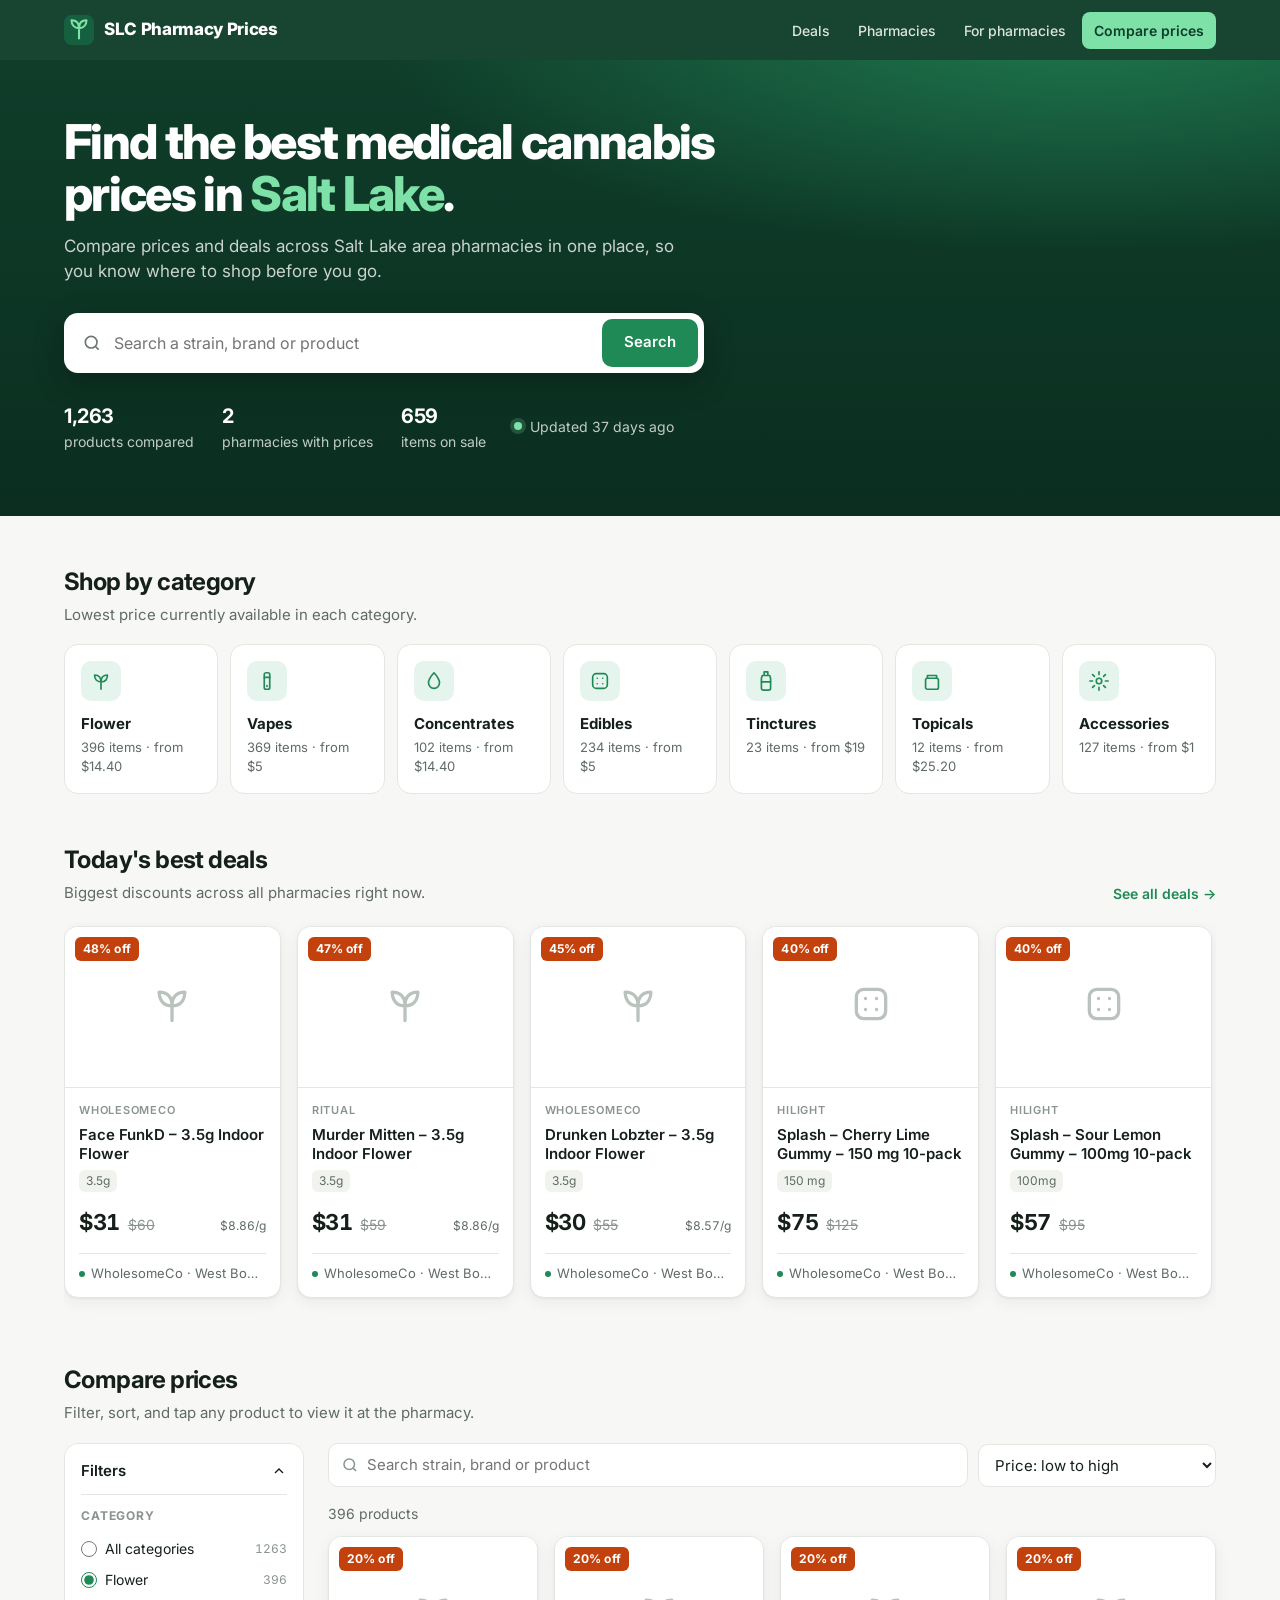
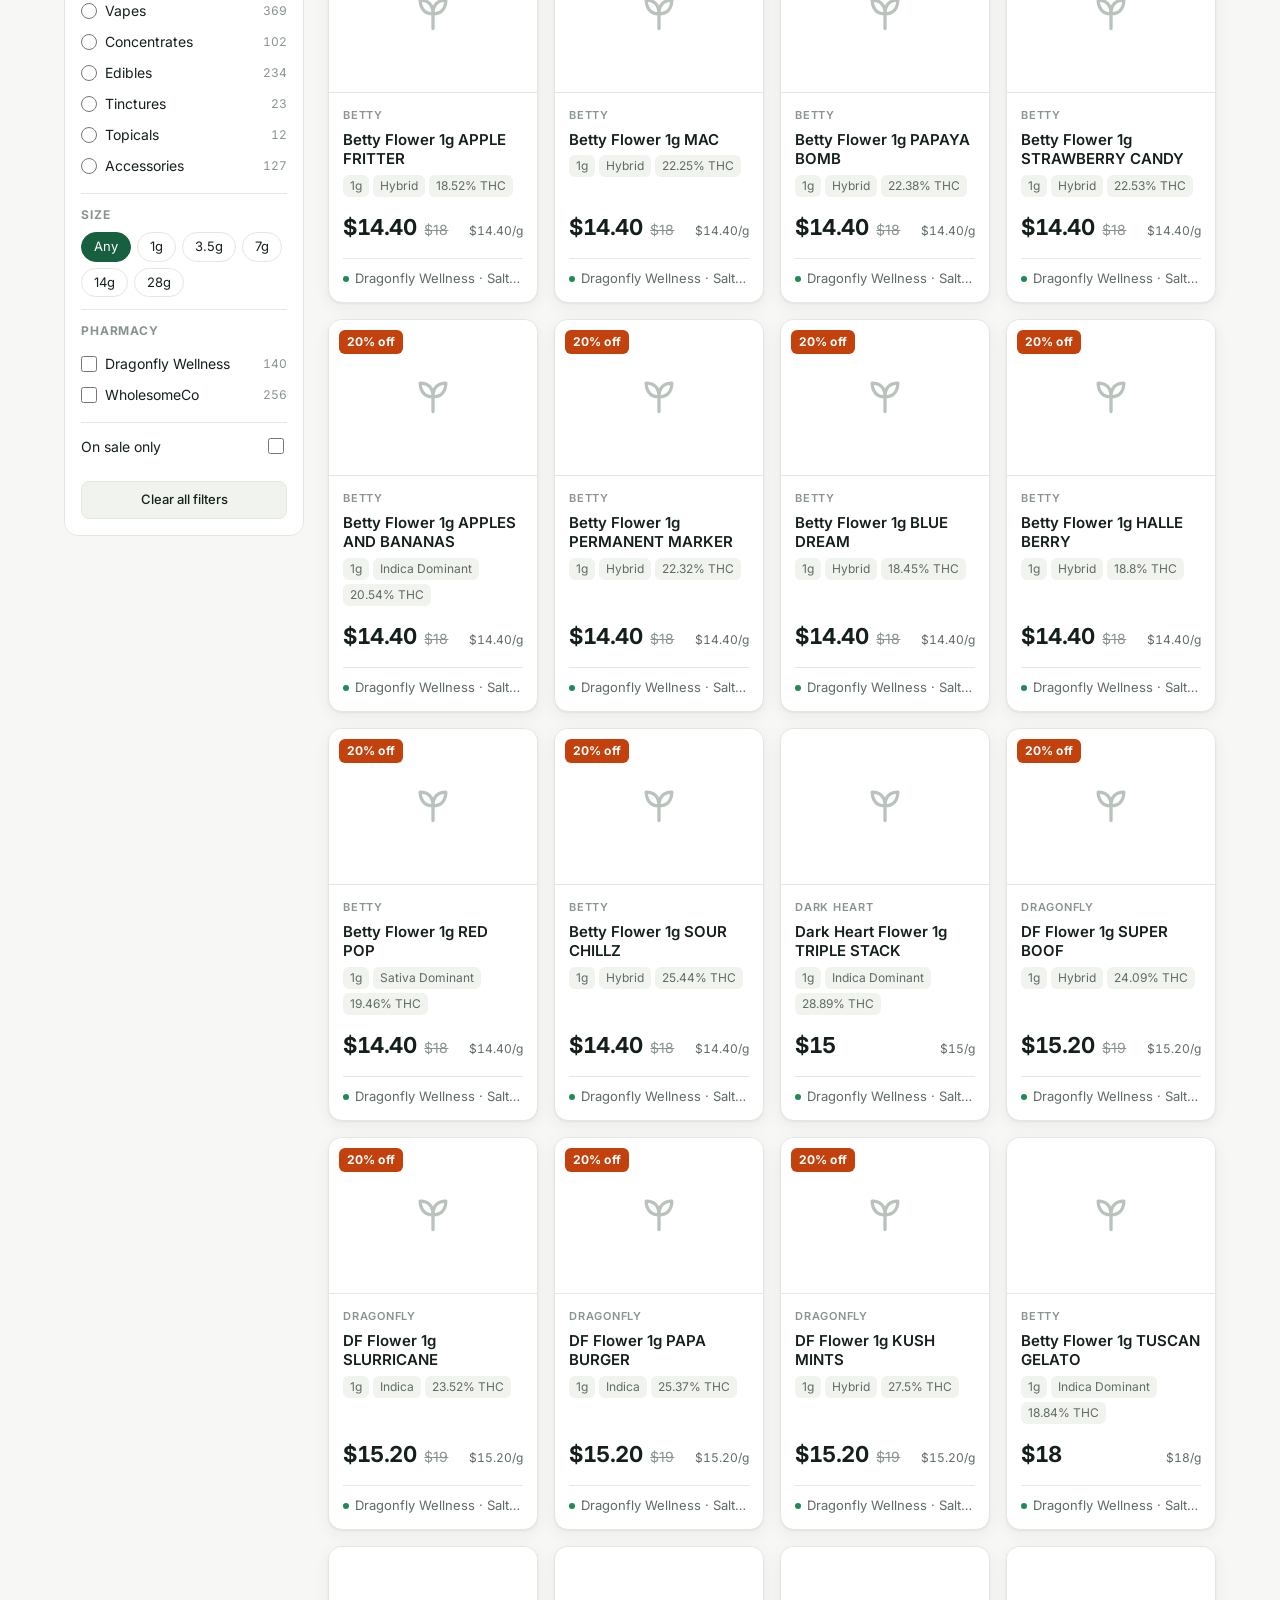
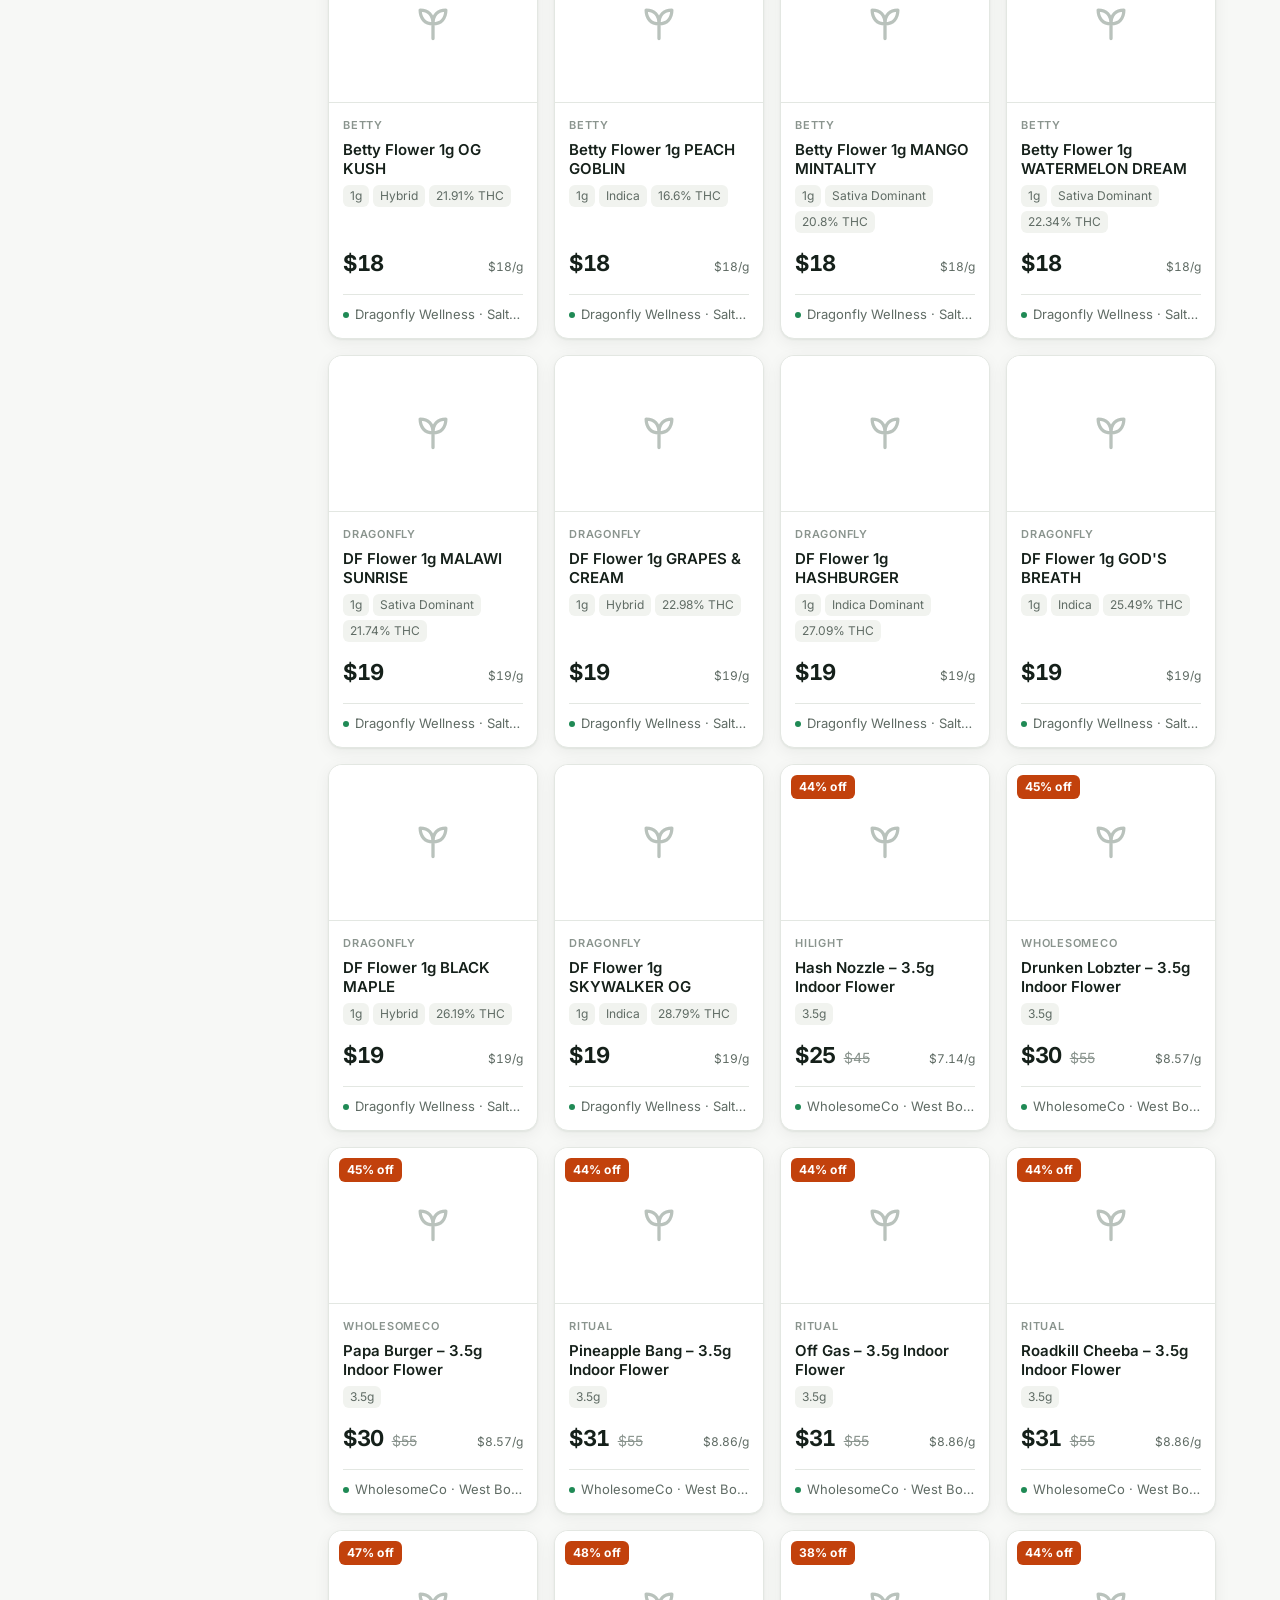
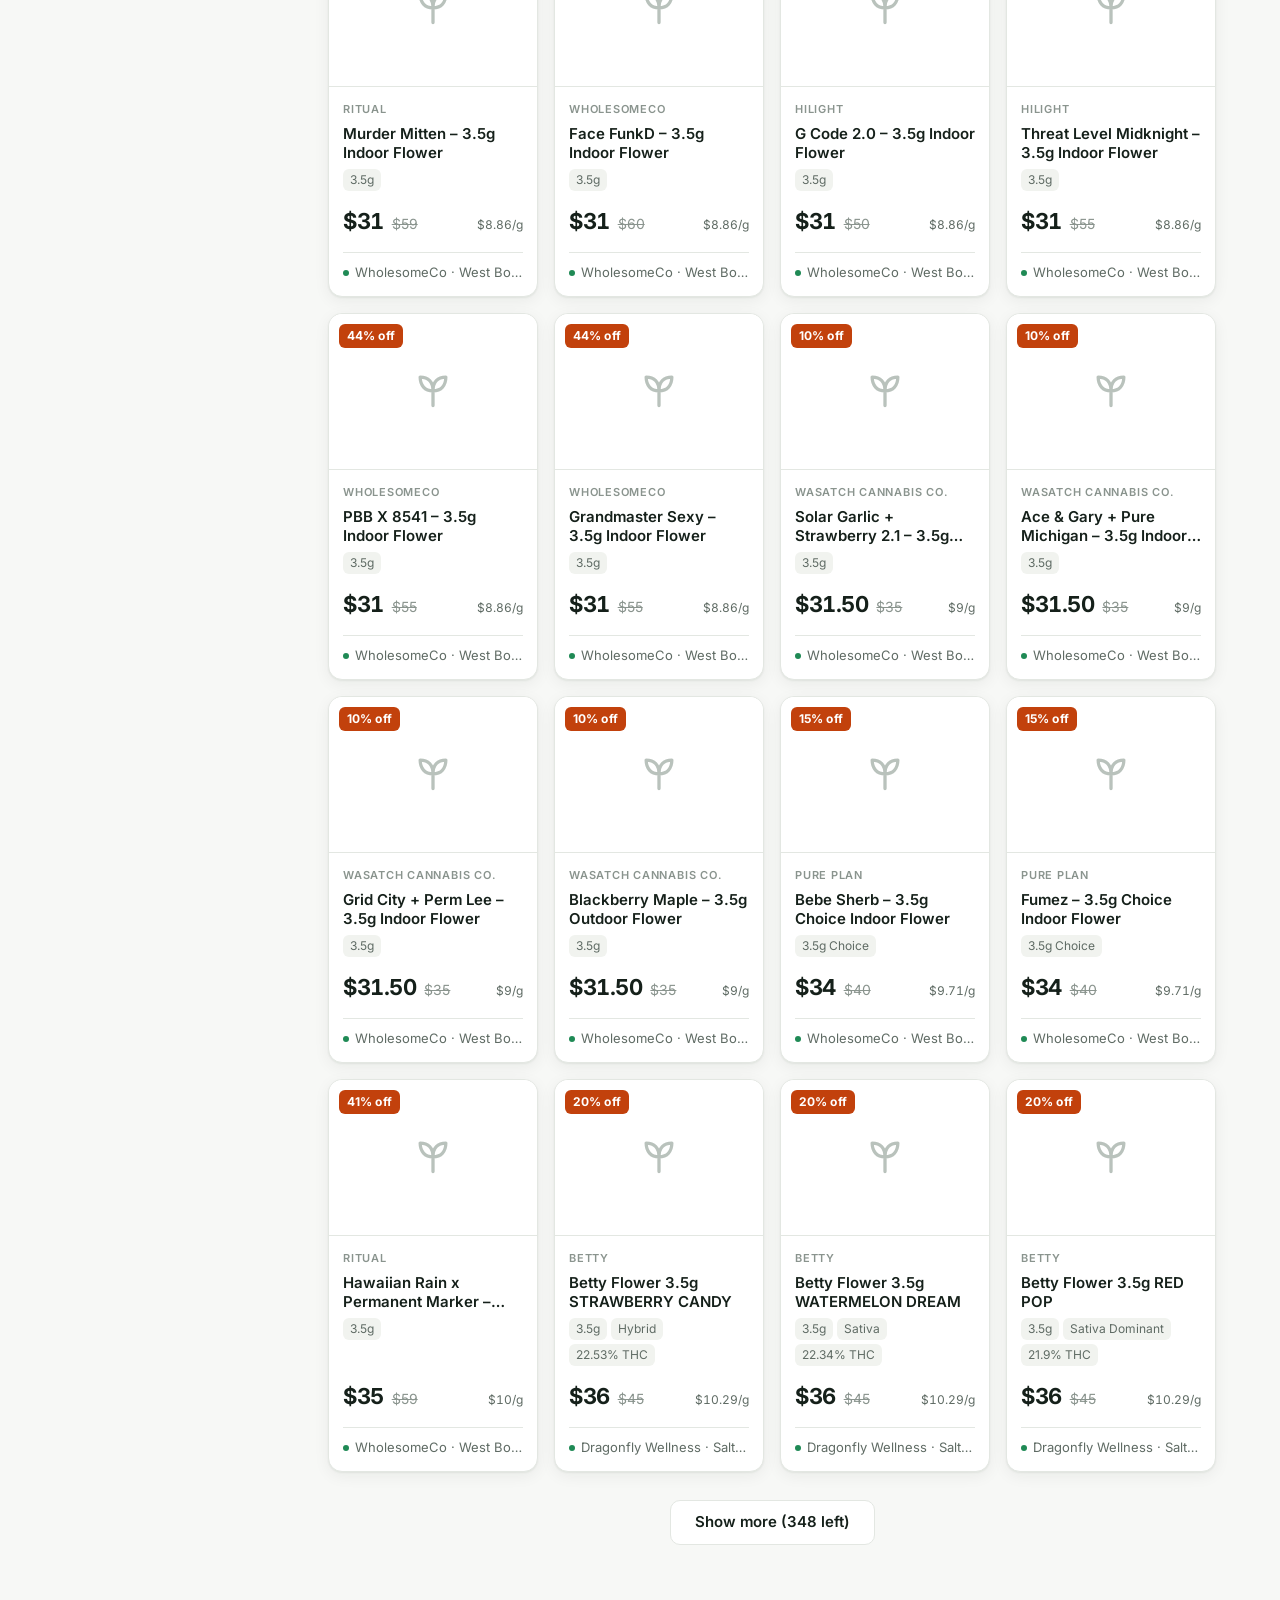
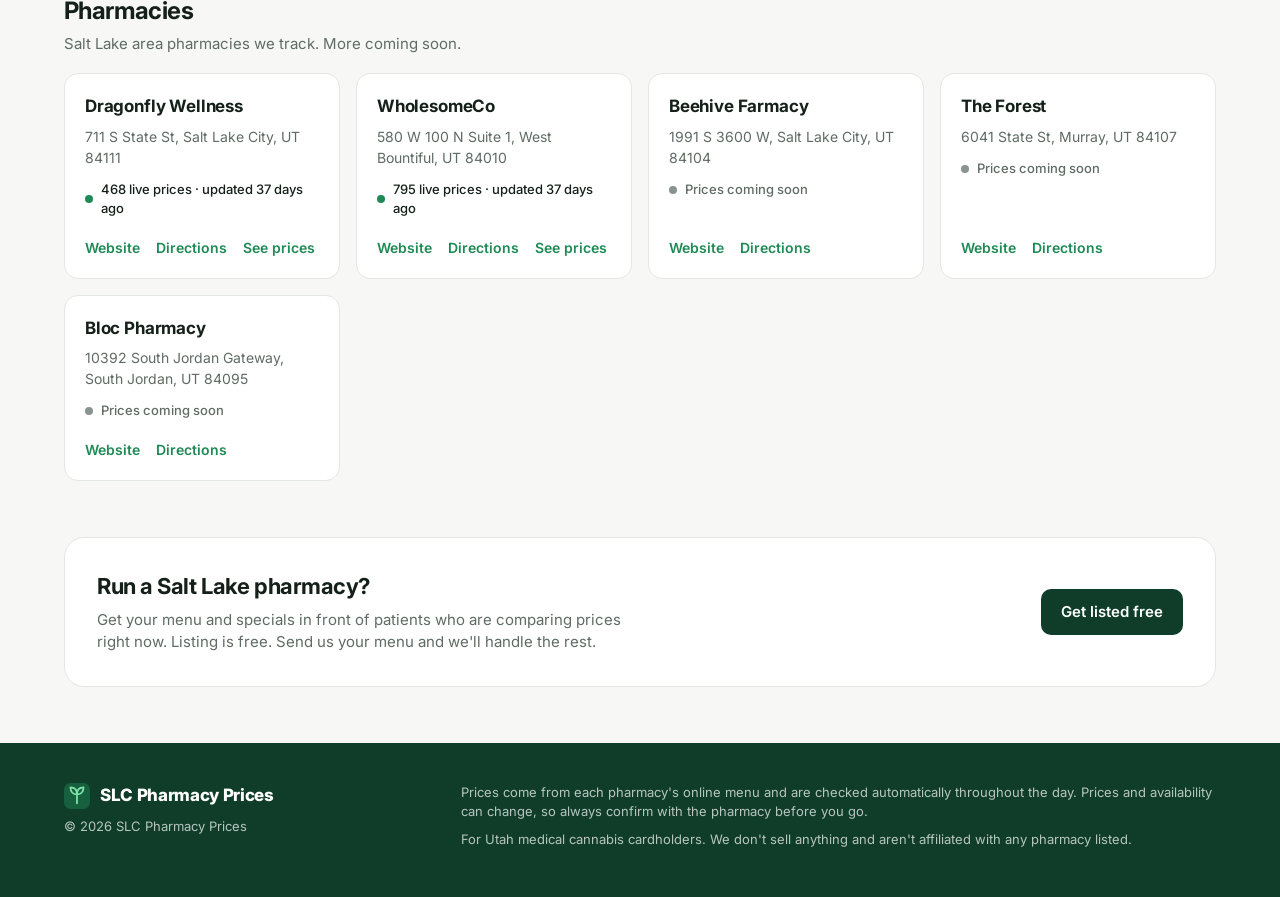
==== site/index.html @ 0cb7f211 "Add Save prices bookmark for Dutchie stores; show when hand-saved prices were checked Co-Authored-By" ====
<!doctype html>
<html lang="en">
<head>
<meta charset="utf-8">
<meta name="viewport" content="width=device-width, initial-scale=1">
<title>SLC Pharmacy Prices · Compare Utah Medical Cannabis Prices</title>
<meta name="description" content="Compare medical cannabis prices and deals across Salt Lake area pharmacies in one place. Updated automatically throughout the day.">
<meta property="og:title" content="SLC Pharmacy Prices">
<meta property="og:description" content="Compare medical cannabis prices and deals across Salt Lake area pharmacies, updated throughout the day.">
<meta property="og:type" content="website">
<meta name="theme-color" content="#0f3d2a">
<link rel="icon" href="data:image/svg+xml,%3Csvg xmlns='http://www.w3.org/2000/svg' viewBox='0 0 32 32'%3E%3Crect width='32' height='32' rx='8' fill='%230f3d2a'/%3E%3Cpath d='M16 25V14M16 14c-5 0-8-3.5-8-8.5 5 0 8 3 8 8.5zm0 0c5 0 8-3.5 8-8.5-5 0-8 3-8 8.5z' stroke='%237ee2a8' stroke-width='2.2' fill='none' stroke-linecap='round' stroke-linejoin='round'/%3E%3C/svg%3E">
<link rel="preconnect" href="https://fonts.googleapis.com">
<link rel="preconnect" href="https://fonts.gstatic.com" crossorigin>
<link href="https://fonts.googleapis.com/css2?family=Inter:wght@400;500;600;700;800&display=swap" rel="stylesheet">
<style>
:root {
  --bg: #f7f8f6; --surface: #ffffff; --surface-2: #f1f3ef; --text: #15201a; --muted: #5f6b64; --faint: #8a948e;
  --line: #e3e7e2; --brand: #0f3d2a; --brand-2: #17603f; --accent: #1f8a55; --accent-soft: #e5f4ec;
  --sale: #c2410c; --sale-soft: #fff1e6; --img-bg: #ffffff;
  --shadow: 0 1px 2px rgba(16, 32, 24, .06), 0 4px 16px rgba(16, 32, 24, .06);
  --shadow-hover: 0 2px 4px rgba(16, 32, 24, .08), 0 12px 28px rgba(16, 32, 24, .12);
  --radius: 14px; --radius-sm: 10px;
}
@media (prefers-color-scheme: dark) {
  :root {
    --bg: #0e1411; --surface: #161e1a; --surface-2: #1c2621; --text: #e9eeeb; --muted: #a2ada7; --faint: #78847d;
    --line: #26322c; --accent: #4cc489; --accent-soft: #183326; --sale: #fb923c; --sale-soft: #3a2416; --img-bg: #f4f5f3;
    --shadow: 0 1px 2px rgba(0,0,0,.3); --shadow-hover: 0 8px 24px rgba(0,0,0,.4);
  }
}
* { box-sizing: border-box; }
html { scroll-behavior: smooth; scroll-padding-top: 72px; }
body { margin: 0; background: var(--bg); color: var(--text); -webkit-font-smoothing: antialiased;
  font: 15px/1.5 Inter, system-ui, -apple-system, "Segoe UI", Roboto, sans-serif; }
a { color: inherit; }
button, input, select { font: inherit; color: inherit; }
:focus-visible { outline: 2px solid var(--accent); outline-offset: 2px; }
.wrap { max-width: 1200px; margin: 0 auto; padding: 0 16px; }
@media (min-width: 720px) { .wrap { padding: 0 24px; } }
.sr { position: absolute; width: 1px; height: 1px; overflow: hidden; clip: rect(0 0 0 0); }

/* Nav */
.nav { position: sticky; top: 0; z-index: 20; background: color-mix(in srgb, var(--brand) 96%, transparent);
  backdrop-filter: saturate(140%) blur(8px); color: #fff; }
.nav .wrap { display: flex; align-items: center; gap: 24px; height: 60px; }
.logo { display: flex; align-items: center; gap: 10px; font-weight: 800; letter-spacing: -.02em; text-decoration: none; font-size: 17px; }
.logo svg { flex: none; }
.nav nav { margin-left: auto; display: flex; gap: 4px; }
.nav nav a { text-decoration: none; font-size: 14px; font-weight: 500; opacity: .85; padding: 8px 12px; border-radius: 8px; }
.nav nav a:hover { opacity: 1; background: rgba(255,255,255,.08); }
.logo, .nav nav a { white-space: nowrap; }
@media (max-width: 640px) {
  .nav nav a:not(.primary) { display: none; }
  .nav .wrap { gap: 12px; }
  .nav .logo { font-size: 15px; }
  .nav nav a.primary { padding: 7px 12px; font-size: 13px; }
}
.nav nav a.primary { background: #7ee2a8; color: var(--brand); opacity: 1; font-weight: 600; }

/* Hero */
.hero { background: radial-gradient(1200px 400px at 85% -10%, #1f7a4f 0%, transparent 60%), linear-gradient(180deg, var(--brand) 0%, #0b2e20 100%);
  color: #fff; padding: 56px 0 64px; }
.hero h1 { font-size: clamp(30px, 5vw, 48px); line-height: 1.08; letter-spacing: -.035em; margin: 0 0 14px; max-width: 760px; font-weight: 800; }
.hero h1 em { font-style: normal; color: #7ee2a8; }
.hero p { margin: 0 0 28px; font-size: 17px; color: rgba(255,255,255,.78); max-width: 620px; }
.search { display: flex; background: #fff; border-radius: 14px; padding: 6px; max-width: 640px; box-shadow: 0 10px 30px rgba(0,0,0,.25); }
.search svg { flex: none; margin: 0 4px 0 12px; align-self: center; color: #6b766f; }
.search input { flex: 1; min-width: 0; border: 0; outline: 0; padding: 12px 8px; font-size: 16px; color: #15201a; background: transparent; }
.search button { border: 0; background: var(--accent); color: #fff; font-weight: 600; padding: 0 22px; border-radius: 10px; cursor: pointer; }
.search button:hover { background: #197a4a; }
.stats { display: flex; flex-wrap: wrap; gap: 10px 28px; margin-top: 28px; font-size: 14px; color: rgba(255,255,255,.75); }
.stats b { color: #fff; font-size: 20px; display: block; letter-spacing: -.02em; }
.live { display: inline-flex; align-items: center; gap: 8px; }
.dot { width: 8px; height: 8px; border-radius: 50%; background: #7ee2a8; box-shadow: 0 0 0 4px rgba(126,226,168,.2); flex: none; }

/* Sections */
section { padding: 48px 0 0; }
.head { display: flex; align-items: end; justify-content: space-between; gap: 16px; margin-bottom: 18px; }
.head h2 { margin: 0; font-size: 24px; letter-spacing: -.025em; }
.head p { margin: 4px 0 0; color: var(--muted); }
.link { color: var(--accent); font-weight: 600; text-decoration: none; font-size: 14px; white-space: nowrap; }
.link:hover { text-decoration: underline; }

/* Category tiles */
.cats { display: grid; grid-template-columns: repeat(auto-fill, minmax(150px, 1fr)); gap: 12px; }
.cat { background: var(--surface); border: 1px solid var(--line); border-radius: var(--radius); padding: 16px; cursor: pointer;
  text-align: left; display: flex; flex-direction: column; gap: 2px; transition: border-color .15s, box-shadow .15s, transform .15s; }
.cat:hover { border-color: var(--accent); box-shadow: var(--shadow-hover); transform: translateY(-2px); }
.cat .ic { width: 40px; height: 40px; border-radius: 10px; background: var(--accent-soft); color: var(--accent);
  display: grid; place-items: center; margin-bottom: 10px; }
.cat b { font-size: 15px; }
.cat span { font-size: 13px; color: var(--muted); }

/* Product cards */
.grid { display: grid; grid-template-columns: repeat(auto-fill, minmax(210px, 1fr)); gap: 16px; }
.card { background: var(--surface); border: 1px solid var(--line); border-radius: var(--radius); overflow: hidden; text-decoration: none;
  display: flex; flex-direction: column; box-shadow: var(--shadow); transition: box-shadow .15s, transform .15s, border-color .15s; }
.card:hover { box-shadow: var(--shadow-hover); transform: translateY(-2px); border-color: color-mix(in srgb, var(--accent) 40%, var(--line)); }
.thumb { position: relative; aspect-ratio: 4 / 3; background: var(--img-bg); display: grid; place-items: center; border-bottom: 1px solid var(--line); }
.thumb img { width: 100%; height: 100%; object-fit: contain; padding: 10px; }
.thumb .ph { color: #b9c2bc; }
.tag { position: absolute; top: 10px; left: 10px; background: var(--sale); color: #fff; font-size: 12px; font-weight: 700;
  padding: 3px 8px; border-radius: 6px; letter-spacing: .01em; }
.body { padding: 14px; display: flex; flex-direction: column; gap: 6px; flex: 1; }
.brand { font-size: 11px; font-weight: 600; color: var(--faint); text-transform: uppercase; letter-spacing: .07em; }
.name { font-weight: 600; font-size: 15px; line-height: 1.3; display: -webkit-box; -webkit-line-clamp: 2; -webkit-box-orient: vertical; overflow: hidden; }
.chips { display: flex; flex-wrap: wrap; gap: 4px; }
.chip-s { font-size: 12px; color: var(--muted); background: var(--surface-2); border-radius: 6px; padding: 2px 7px; }
.price { display: flex; align-items: baseline; gap: 8px; margin-top: auto; padding-top: 8px; flex-wrap: wrap; }
.price strong { font-size: 22px; letter-spacing: -.02em; font-variant-numeric: tabular-nums; }
.price s { color: var(--faint); font-size: 14px; }
.ppg { margin-left: auto; font-size: 12px; color: var(--muted); font-variant-numeric: tabular-nums; }
.store-line { display: flex; align-items: center; gap: 6px; font-size: 13px; color: var(--muted); padding-top: 10px; border-top: 1px solid var(--line); margin-top: 8px; }
.store-line .dot { width: 6px; height: 6px; box-shadow: none; background: var(--accent); }
.store-line span { overflow: hidden; text-overflow: ellipsis; white-space: nowrap; }
@media (max-width: 560px) {
  .grid { grid-template-columns: 1fr 1fr; gap: 10px; }
  .grid .body { padding: 10px; gap: 4px; }
  .grid .name { font-size: 14px; }
  .grid .price strong { font-size: 18px; }
  .grid .ppg { margin-left: 0; width: 100%; }
  .grid .chip-s:nth-child(n+2) { display: none; }
  .grid .store-line { font-size: 12px; }
  .grid .thumb img { padding: 6px; }
  .cats { grid-template-columns: 1fr 1fr; gap: 10px; }
  .cat .ic { margin-bottom: 6px; }
}

/* Deals carousel */
.rail { display: grid; grid-auto-flow: column; grid-auto-columns: minmax(220px, 1fr); gap: 16px; overflow-x: auto; scroll-snap-type: x mandatory;
  padding: 4px 2px 16px; scrollbar-width: thin; scrollbar-color: var(--line) transparent; }
.rail .card { scroll-snap-align: start; }
@media (min-width: 1000px) { .rail { grid-auto-columns: calc((100% - 64px) / 5); } }

/* Compare layout */
.layout { display: grid; gap: 24px; }
@media (min-width: 900px) { .layout { grid-template-columns: 240px 1fr; align-items: start; } }
.filters { background: var(--surface); border: 1px solid var(--line); border-radius: var(--radius); padding: 4px 16px 16px; }
@media (min-width: 900px) { .filters { position: sticky; top: 76px; } }
.filters summary { list-style: none; cursor: pointer; font-weight: 600; padding: 12px 0; display: flex; justify-content: space-between; align-items: center; }
.filters summary::-webkit-details-marker { display: none; }
.filters[open] summary .chev { transform: rotate(180deg); }
.fgroup { padding: 12px 0; border-top: 1px solid var(--line); }
.fgroup h3 { font-size: 12px; text-transform: uppercase; letter-spacing: .07em; color: var(--faint); margin: 0 0 8px; }
.opt { display: flex; align-items: center; gap: 8px; padding: 5px 0; font-size: 14px; cursor: pointer; }
.opt input { accent-color: var(--accent); width: 16px; height: 16px; margin: 0; }
.opt .n { margin-left: auto; color: var(--faint); font-size: 12px; font-variant-numeric: tabular-nums; }
.pills { display: flex; flex-wrap: wrap; gap: 6px; }
.pill { border: 1px solid var(--line); background: var(--surface); border-radius: 99px; padding: 4px 12px; font-size: 13px; cursor: pointer; }
.pill[aria-pressed=true] { background: var(--brand-2); border-color: var(--brand-2); color: #fff; }
.toggle { display: flex; align-items: center; justify-content: space-between; font-size: 14px; cursor: pointer; }
.toggle input { accent-color: var(--accent); width: 16px; height: 16px; }
.clear { margin-top: 12px; width: 100%; border: 1px solid var(--line); background: var(--surface-2); border-radius: 8px; padding: 8px; cursor: pointer; font-size: 13px; font-weight: 500; }
.toolbar { display: flex; flex-wrap: wrap; gap: 10px; align-items: center; margin-bottom: 16px; }
.toolbar .q { flex: 1 1 240px; display: flex; align-items: center; background: var(--surface); border: 1px solid var(--line); border-radius: 10px; padding: 0 12px; }
.toolbar .q svg { color: var(--faint); flex: none; }
.toolbar .q input { border: 0; outline: 0; background: transparent; padding: 10px 8px; width: 100%; }
.toolbar select { background: var(--surface); border: 1px solid var(--line); border-radius: 10px; padding: 10px 12px; }
.count { font-size: 14px; color: var(--muted); margin-bottom: 12px; }
.more { display: block; margin: 28px auto 0; border: 1px solid var(--line); background: var(--surface); border-radius: 10px; padding: 10px 24px; font-weight: 600; cursor: pointer; }
.more:hover { border-color: var(--accent); color: var(--accent); }
.empty { grid-column: 1 / -1; text-align: center; padding: 56px 16px; color: var(--muted); background: var(--surface); border: 1px dashed var(--line); border-radius: var(--radius); }
.skeleton { background: linear-gradient(90deg, var(--surface-2), var(--surface), var(--surface-2)); background-size: 200% 100%;
  animation: sh 1.2s infinite; border-radius: var(--radius); height: 320px; }
@keyframes sh { to { background-position: -200% 0; } }

/* Pharmacies */
.stores { display: grid; grid-template-columns: repeat(auto-fill, minmax(260px, 1fr)); gap: 16px; }
.store { background: var(--surface); border: 1px solid var(--line); border-radius: var(--radius); padding: 20px; display: flex; flex-direction: column; gap: 6px; }
.store h3 { margin: 0; font-size: 17px; letter-spacing: -.01em; }
.store .addr { color: var(--muted); font-size: 14px; }
.status { display: inline-flex; align-items: center; gap: 8px; font-size: 13px; font-weight: 500; margin-top: 6px; }
.status .dot { box-shadow: none; width: 8px; height: 8px; background: var(--accent); }
.status.soon .dot { background: var(--faint); }
.status.stale .dot { background: var(--sale); }
.status.soon { color: var(--muted); }
.store .links { display: flex; gap: 16px; margin-top: auto; padding-top: 12px; }
.promo { background: var(--sale-soft); color: var(--sale); border-radius: 8px; padding: 8px 10px; font-size: 13px; }

/* CTA + footer */
.cta { margin-top: 56px; background: var(--surface); border: 1px solid var(--line); border-radius: 20px; padding: 32px;
  display: flex; flex-wrap: wrap; gap: 20px; align-items: center; justify-content: space-between; }
.cta h2 { margin: 0 0 6px; font-size: 22px; letter-spacing: -.02em; }
.cta p { margin: 0; color: var(--muted); max-width: 560px; }
.btn { display: inline-block; background: var(--brand); color: #fff; text-decoration: none; font-weight: 600; padding: 12px 20px; border-radius: 10px; }
.btn:hover { background: var(--brand-2); }
footer { margin-top: 56px; background: var(--brand); color: rgba(255,255,255,.7); padding: 40px 0; font-size: 13px; }
footer .wrap { display: grid; gap: 20px; }
@media (min-width: 720px) { footer .wrap { grid-template-columns: 1fr 2fr; } }
footer .logo { color: #fff; margin-bottom: 8px; }
footer p { margin: 0 0 8px; }
</style>
</head>
<body>

<header class="nav">
  <div class="wrap">
    <a class="logo" href="#top" aria-label="SLC Pharmacy Prices home">
      <svg width="30" height="30" viewBox="0 0 32 32" aria-hidden="true"><rect width="32" height="32" rx="8" fill="#17603f"/><path d="M16 25V14M16 14c-5 0-8-3.5-8-8.5 5 0 8 3 8 8.5zm0 0c5 0 8-3.5 8-8.5-5 0-8 3-8 8.5z" stroke="#7ee2a8" stroke-width="2.2" fill="none" stroke-linecap="round" stroke-linejoin="round"/></svg>
      SLC Pharmacy Prices
    </a>
    <nav aria-label="Main">
      <a href="#deals">Deals</a>
      <a href="#pharmacies">Pharmacies</a>
      <a href="#for-pharmacies">For pharmacies</a>
      <a class="primary" href="#compare">Compare prices</a>
    </nav>
  </div>
</header>

<main id="top">
  <div class="hero">
    <div class="wrap">
      <h1>Find the best medical cannabis prices in <em>Salt Lake</em>.</h1>
      <p>Compare prices and deals across Salt Lake area pharmacies in one place, so you know where to shop before you go.</p>
      <form class="search" id="heroSearch" role="search">
        <svg width="20" height="20" viewBox="0 0 24 24" fill="none" stroke="currentColor" stroke-width="2" aria-hidden="true"><circle cx="11" cy="11" r="7"/><path d="m20 20-3.5-3.5"/></svg>
        <label class="sr" for="heroQ">Search products</label>
        <input id="heroQ" type="search" placeholder="Search a strain, brand or product" autocomplete="off">
        <button type="submit">Search</button>
      </form>
      <div class="stats" id="stats" aria-live="polite"></div>
    </div>
  </div>

  <div class="wrap">
    <section aria-labelledby="catsH">
      <div class="head"><div><h2 id="catsH">Shop by category</h2><p>Lowest price currently available in each category.</p></div></div>
      <div class="cats" id="cats"></div>
    </section>

    <section id="deals" aria-labelledby="dealsH">
      <div class="head">
        <div><h2 id="dealsH">Today's best deals</h2><p>Biggest discounts across all pharmacies right now.</p></div>
        <a class="link" href="#compare" id="allDeals">See all deals →</a>
      </div>
      <div class="rail" id="best"></div>
    </section>

    <section id="compare" aria-labelledby="cmpH">
      <div class="head"><div><h2 id="cmpH">Compare prices</h2><p>Filter, sort, and tap any product to view it at the pharmacy.</p></div></div>
      <div class="layout">
        <details class="filters" id="filters">
          <summary>Filters <svg class="chev" width="16" height="16" viewBox="0 0 24 24" fill="none" stroke="currentColor" stroke-width="2"><path d="m6 9 6 6 6-6"/></svg></summary>
          <div class="fgroup"><h3>Category</h3><div id="fCat"></div></div>
          <div class="fgroup" id="fSizeWrap"><h3>Size</h3><div class="pills" id="fSize"></div></div>
          <div class="fgroup"><h3>Pharmacy</h3><div id="fStore"></div></div>
          <div class="fgroup"><label class="toggle">On sale only <input type="checkbox" id="fSale"></label></div>
          <button class="clear" id="clear" type="button">Clear all filters</button>
        </details>
        <div>
          <div class="toolbar">
            <label class="q">
              <svg width="18" height="18" viewBox="0 0 24 24" fill="none" stroke="currentColor" stroke-width="2" aria-hidden="true"><circle cx="11" cy="11" r="7"/><path d="m20 20-3.5-3.5"/></svg>
              <span class="sr">Search products</span>
              <input type="search" id="q" placeholder="Search strain, brand or product" autocomplete="off">
            </label>
            <label class="sr" for="sort">Sort by</label>
            <select id="sort">
              <option value="price">Price: low to high</option>
              <option value="ppg">Price per gram: low to high</option>
              <option value="discount">Biggest discount</option>
              <option value="thc">THC: high to low</option>
            </select>
          </div>
          <div class="count" id="count" aria-live="polite"></div>
          <div class="grid" id="list"><div class="skeleton"></div><div class="skeleton"></div><div class="skeleton"></div></div>
          <button class="more" id="more" type="button" hidden>Show more</button>
        </div>
      </div>
    </section>

    <section id="pharmacies" aria-labelledby="phH">
      <div class="head"><div><h2 id="phH">Pharmacies</h2><p>Salt Lake area pharmacies we track. More coming soon.</p></div></div>
      <div class="stores" id="stores"></div>
    </section>

    <div class="cta" id="for-pharmacies">
      <div>
        <h2>Run a Salt Lake pharmacy?</h2>
        <p>Get your menu and specials in front of patients who are comparing prices right now. Listing is free. Send us your menu and we'll handle the rest.</p>
      </div>
      <a class="btn" id="ctaBtn" href="#" hidden>Get listed free</a>
    </div>
  </div>
</main>

<footer>
  <div class="wrap">
    <div>
      <div class="logo">
        <svg width="26" height="26" viewBox="0 0 32 32" aria-hidden="true"><rect width="32" height="32" rx="8" fill="#17603f"/><path d="M16 25V14M16 14c-5 0-8-3.5-8-8.5 5 0 8 3 8 8.5zm0 0c5 0 8-3.5 8-8.5-5 0-8 3-8 8.5z" stroke="#7ee2a8" stroke-width="2.2" fill="none" stroke-linecap="round" stroke-linejoin="round"/></svg>
        SLC Pharmacy Prices
      </div>
      <p>© <span id="yr"></span> SLC Pharmacy Prices</p>
    </div>
    <div>
      <p>Prices come from each pharmacy's online menu and are checked automatically throughout the day. Prices and availability can change, so always confirm with the pharmacy before you go.</p>
      <p>For Utah medical cannabis cardholders. We don't sell anything and aren't affiliated with any pharmacy listed.</p>
    </div>
  </div>
</footer>

<script>
// Set this to your contact email to show the "Get listed free" button.
const CONTACT_EMAIL = "";

const PAGE = 48;
const ORDER = ["Flower", "Vapes", "Concentrates", "Edibles", "Tinctures", "Topicals", "Accessories"];
const SIZES = { Flower: [1, 3.5, 7, 14, 28], Vapes: [0.5, 1, 2], Concentrates: [0.5, 1] };
const ICONS = {
  Flower: '<path d="M12 21v-8M12 13c-4.5 0-7-3-7-7.5 4.5 0 7 2.8 7 7.5zm0 0c4.5 0 7-3 7-7.5-4.5 0-7 2.8-7 7.5z"/>',
  Vapes: '<rect x="9" y="3" width="6" height="18" rx="2"/><path d="M9 8h6M12 17v1"/>',
  Concentrates: '<path d="M12 3s6 6.5 6 11a6 6 0 0 1-12 0c0-4.5 6-11 6-11z"/>',
  Edibles: '<rect x="4" y="4" width="16" height="16" rx="4"/><path d="M9 9h.01M15 15h.01M15 9h.01M9 15h.01"/>',
  Tinctures: '<path d="M10 2h4v4h-4zM8 6h8l1 3v11a2 2 0 0 1-2 2H9a2 2 0 0 1-2-2V9z"/><path d="M7 13h10"/>',
  Topicals: '<rect x="5" y="9" width="14" height="12" rx="2"/><path d="M7 9V6h10v3"/>',
  Accessories: '<circle cx="12" cy="12" r="3"/><path d="M12 2v3M12 19v3M2 12h3M19 12h3M5 5l2 2M17 17l2 2M5 19l2-2M17 7l2-2"/>',
};
const icon = (cat, size = 22) => `<svg width="${size}" height="${size}" viewBox="0 0 24 24" fill="none" stroke="currentColor" stroke-width="1.8" stroke-linecap="round" stroke-linejoin="round" aria-hidden="true">${ICONS[cat] || ICONS.Accessories}</svg>`;

// Start on Flower: across all categories, $1 accessories crowd the top of a price sort.
const state = { q: "", cat: "Flower", stores: new Set(), sale: false, sort: "price", size: null, shown: PAGE };
let data, storesById = {};

const $ = (id) => document.getElementById(id);
const money = (n) => "$" + (Number.isInteger(n) ? n : n.toFixed(2));
const esc = (s) => String(s ?? "").replace(/[&<>"']/g, (c) => ({ "&": "&amp;", "<": "&lt;", ">": "&gt;", '"': "&quot;", "'": "&#39;" }[c]));
const pctOff = (p) => (p.regular_price > p.price ? Math.round(100 * (1 - p.price / p.regular_price)) : 0);
const fmtG = (g) => (g === 0.5 ? "½" : g) + "g";

function ago(iso) {
  if (!iso) return "never";
  const m = Math.max(0, Math.round((Date.now() - new Date(iso)) / 60000));
  if (m < 1) return "just now";
  if (m < 60) return m + " min ago";
  if (m < 48 * 60) return Math.round(m / 60) + " hr ago";
  return Math.round(m / 1440) + " days ago";
}

// Hand-saved prices carry a plain date (YYYY-MM-DD), not a time.
function daysAgo(date) {
  const d = Math.round((new Date(new Date().toDateString()) - new Date(date + "T00:00")) / 86400000);
  return d <= 0 ? "today" : d === 1 ? "yesterday" : d + " days ago";
}

function card(p) {
  const s = storesById[p.store] || {};
  const off = pctOff(p);
  const chips = [p.size, p.strain_type, p.thc != null ? p.thc + "% THC" : ""].filter(Boolean);
  const img = p.image
    ? `<img src="${esc(p.image)}" alt="" loading="lazy" decoding="async" onerror="this.replaceWith(Object.assign(document.createElement('span'),{className:'ph',innerHTML:this.dataset.ph}))" data-ph='${icon(p.category, 44)}'>`
    : `<span class="ph">${icon(p.category, 44)}</span>`;
  return `<a class="card" href="${esc(p.url || s.website)}" target="_blank" rel="noopener">
    <div class="thumb">${img}${off ? `<span class="tag">${off}% off</span>` : ""}</div>
    <div class="body">
      <span class="brand">${esc(p.brand || p.category)}</span>
      <span class="name">${esc(p.name)}</span>
      ${chips.length ? `<span class="chips">${chips.map((c) => `<span class="chip-s">${esc(c)}</span>`).join("")}</span>` : ""}
      <span class="price"><strong>${money(p.price)}</strong>${off ? `<s>${money(p.regular_price)}</s>` : ""}
        ${p.price_per_gram ? `<span class="ppg">${money(p.price_per_gram)}/g</span>` : ""}</span>
      <span class="store-line"><span class="dot"></span><span>${esc(s.name)} · ${esc(s.city)}</span></span>
    </div>
  </a>`;
}

function renderStats() {
  const live = data.stores.filter((s) => s.count).length;
  const sale = data.products.filter((p) => p.on_sale).length;
  $("stats").innerHTML = `
    <div><b>${data.products.length.toLocaleString()}</b>products compared</div>
    <div><b>${live}</b>pharmacies with prices</div>
    <div><b>${sale.toLocaleString()}</b>items on sale</div>
    <div class="live"><span class="dot"></span>Updated ${ago(data.generated)}</div>`;
}

function renderCats() {
  const by = {};
  for (const p of data.products) (by[p.category] ||= []).push(p.price);
  $("cats").innerHTML = ORDER.filter((c) => by[c]).map((c) =>
    `<button class="cat" type="button" data-cat="${c}"><span class="ic">${icon(c)}</span><b>${c}</b>
      <span>${by[c].length} items · from ${money(Math.min(...by[c]))}</span></button>`).join("");
}

function renderBest() {
  // Several top discounts per category so the rail isn't all one product type.
  const byCat = {};
  for (const p of data.products) if (p.category !== "Accessories" && pctOff(p) >= 10) (byCat[p.category] ||= []).push(p);
  const picks = [];
  for (const list of Object.values(byCat)) picks.push(...list.sort((a, b) => pctOff(b) - pctOff(a)).slice(0, 3));
  picks.sort((a, b) => pctOff(b) - pctOff(a));
  $("best").innerHTML = picks.length ? picks.slice(0, 12).map(card).join("") : `<div class="empty">No sales found right now. Check back soon.</div>`;
}

function renderStores() {
  $("stores").innerHTML = data.stores.map((s) => {
    const promos = data.deals.filter((d) => d.store === s.id);
    let status;
    if (s.count && s.ok && !s.automatic) status = `<span class="status"><span class="dot"></span>${s.count.toLocaleString()} prices · checked ${s.updated && s.updated.length === 10 ? daysAgo(s.updated) : ago(s.updated)}</span>`;
    else if (s.count && s.ok) status = `<span class="status"><span class="dot"></span>${s.count.toLocaleString()} live prices · updated ${ago(s.updated)}</span>`;
    else if (s.count) status = `<span class="status stale"><span class="dot"></span>Showing prices from ${ago(s.updated)}</span>`;
    else status = `<span class="status soon"><span class="dot"></span>Prices coming soon</span>`;
    const map = "https://www.google.com/maps/search/?api=1&query=" + encodeURIComponent(s.name + " " + s.address);
    return `<div class="store"><h3>${esc(s.name)}</h3><div class="addr">${esc(s.address)}</div>${status}
      ${promos.map((d) => `<div class="promo"><b>${esc(d.title)}</b>${d.details ? "<br>" + esc(d.details) : ""}</div>`).join("")}
      <div class="links"><a class="link" href="${esc(s.website)}" target="_blank" rel="noopener">Website</a>
      <a class="link" href="${map}" target="_blank" rel="noopener">Directions</a>
      ${s.count ? `<a class="link" href="#compare" data-store="${esc(s.id)}">See prices</a>` : ""}</div></div>`;
  }).join("");
}

function inScope(p, skip) {
  return (skip === "cat" || !state.cat || p.category === state.cat) &&
    (skip === "store" || !state.stores.size || state.stores.has(p.store)) &&
    (!state.sale || p.on_sale) &&
    (skip === "size" || state.size == null || p.grams === state.size) &&
    state.q.toLowerCase().split(/\s+/).filter(Boolean).every((w) => (p.name + " " + p.brand).toLowerCase().includes(w));
}

function renderFilters() {
  const count = (skip, key) => data.products.reduce((m, p) => (inScope(p, skip) && (m[key(p)] = (m[key(p)] || 0) + 1), m), {});
  const cc = count("cat", (p) => p.category);
  const total = Object.values(cc).reduce((a, b) => a + b, 0);
  $("fCat").innerHTML = [["", "All categories", total], ...ORDER.filter((c) => cc[c] || state.cat === c).map((c) => [c, c, cc[c] || 0])]
    .map(([v, label, n]) => `<label class="opt"><input type="radio" name="cat" value="${v}" ${state.cat === v ? "checked" : ""}> ${label}<span class="n">${n}</span></label>`).join("");
  const sc = count("store", (p) => p.store);
  $("fStore").innerHTML = data.stores.filter((s) => s.count).map((s) =>
    `<label class="opt"><input type="checkbox" value="${esc(s.id)}" ${state.stores.has(s.id) ? "checked" : ""}> ${esc(s.name)}<span class="n">${sc[s.id] || 0}</span></label>`).join("");
  const sizes = SIZES[state.cat] || [];
  $("fSizeWrap").hidden = !sizes.length;
  $("fSize").innerHTML = ["", ...sizes].map((g) =>
    `<button class="pill" type="button" data-size="${g}" aria-pressed="${String(state.size ?? "") === String(g)}">${g === "" ? "Any" : fmtG(g)}</button>`).join("");
  $("fSale").checked = state.sale;
  $("sort").value = state.sort;
  if ($("q").value !== state.q) $("q").value = state.q;
}

function renderList() {
  const by = {
    price: (a, b) => a.price - b.price,
    ppg: (a, b) => (a.price_per_gram ?? 1e9) - (b.price_per_gram ?? 1e9) || a.price - b.price,
    discount: (a, b) => pctOff(b) - pctOff(a) || a.price - b.price,
    thc: (a, b) => (b.thc ?? -1) - (a.thc ?? -1),
  }[state.sort];
  const list = data.products.filter((p) => inScope(p)).sort(by);
  $("count").textContent = `${list.length.toLocaleString()} ${list.length === 1 ? "product" : "products"}`;
  $("list").innerHTML = list.length ? list.slice(0, state.shown).map(card).join("")
    : `<div class="empty">No products match those filters.<br>Try removing a filter or searching for something else.</div>`;
  $("more").hidden = list.length <= state.shown;
  if (!$("more").hidden) $("more").textContent = `Show more (${(list.length - state.shown).toLocaleString()} left)`;
}

function update(changes = {}) {
  Object.assign(state, changes, { shown: PAGE });
  if ("cat" in changes && !(SIZES[state.cat] || []).includes(state.size)) state.size = null;
  renderFilters();
  renderList();
}

const goCompare = () => $("compare").scrollIntoView();

$("heroSearch").addEventListener("submit", (e) => { e.preventDefault(); update({ q: $("heroQ").value.trim() }); goCompare(); });
$("q").addEventListener("input", (e) => update({ q: e.target.value }));
$("sort").addEventListener("change", (e) => update({ sort: e.target.value }));
$("fSale").addEventListener("change", (e) => update({ sale: e.target.checked }));
$("fCat").addEventListener("change", (e) => update({ cat: e.target.value }));
$("fStore").addEventListener("change", (e) => {
  e.target.checked ? state.stores.add(e.target.value) : state.stores.delete(e.target.value);
  update();
});
$("fSize").addEventListener("click", (e) => {
  const v = e.target.closest("[data-size]")?.dataset.size;
  if (v !== undefined) update({ size: v === "" ? null : Number(v) });
});
$("clear").addEventListener("click", () => { state.stores.clear(); update({ q: "", cat: "", sale: false, size: null }); });
$("cats").addEventListener("click", (e) => {
  const c = e.target.closest("[data-cat]")?.dataset.cat;
  if (c) { update({ cat: c }); goCompare(); }
});
$("allDeals").addEventListener("click", () => update({ sale: true, sort: "discount", cat: "" }));
$("stores").addEventListener("click", (e) => {
  const id = e.target.closest("[data-store]")?.dataset.store;
  if (id) { state.stores = new Set([id]); update(); }
});
$("more").addEventListener("click", () => { state.shown += PAGE; renderList(); });

$("yr").textContent = new Date().getFullYear();
if (CONTACT_EMAIL) {
  $("ctaBtn").href = "mailto:" + CONTACT_EMAIL + "?subject=" + encodeURIComponent("List my pharmacy on SLC Pharmacy Prices");
  $("ctaBtn").hidden = false;
}
// Open the filter panel on wide screens; it collapses on phones.
const wide = matchMedia("(min-width: 900px)");
$("filters").open = wide.matches;
wide.addEventListener("change", (e) => ($("filters").open = e.matches));

fetch("data.json", { cache: "no-cache" }).then((r) => r.json()).then((d) => {
  data = d;
  data.stores.forEach((s) => (storesById[s.id] = s));
  renderStats();
  renderCats();
  renderBest();
  renderStores();
  update();
}).catch(() => {
  $("list").innerHTML = `<div class="empty">Couldn't load prices right now. Please refresh in a minute.</div>`;
});
</script>
</body>
</html>
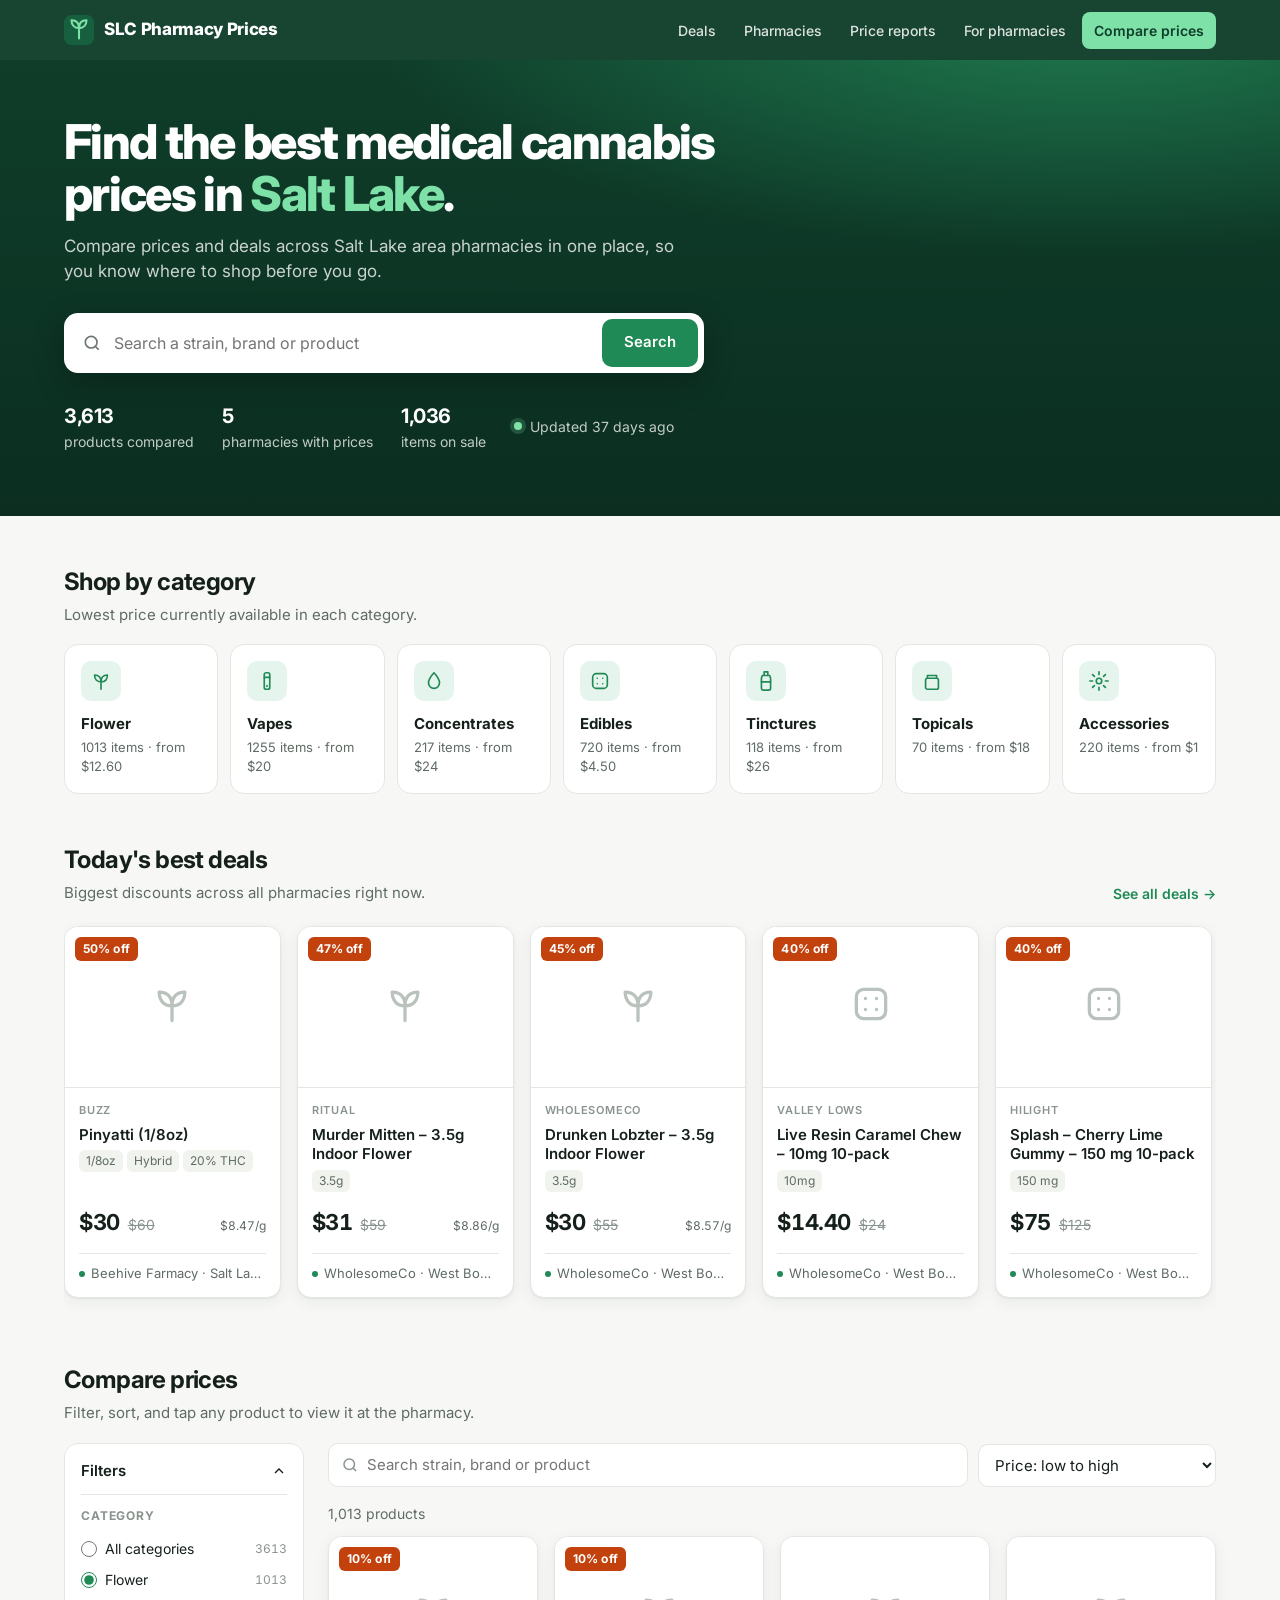
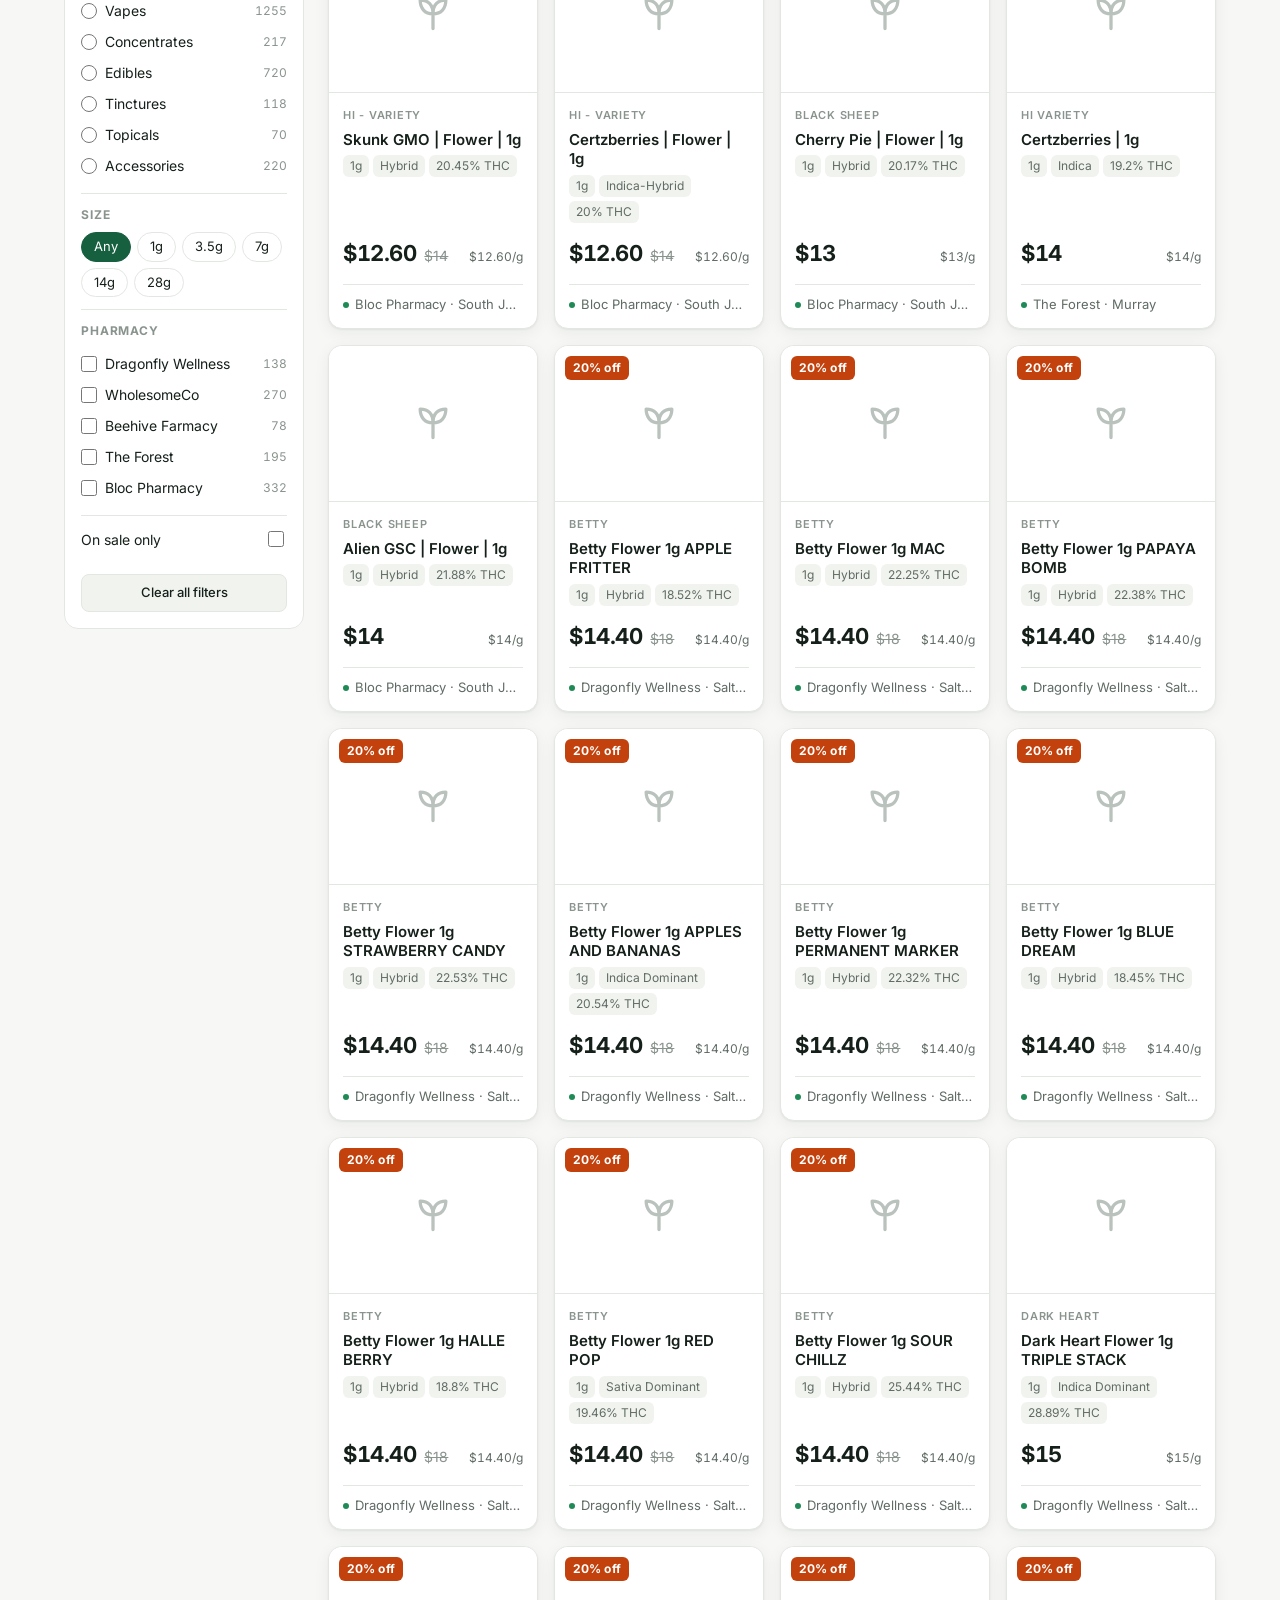
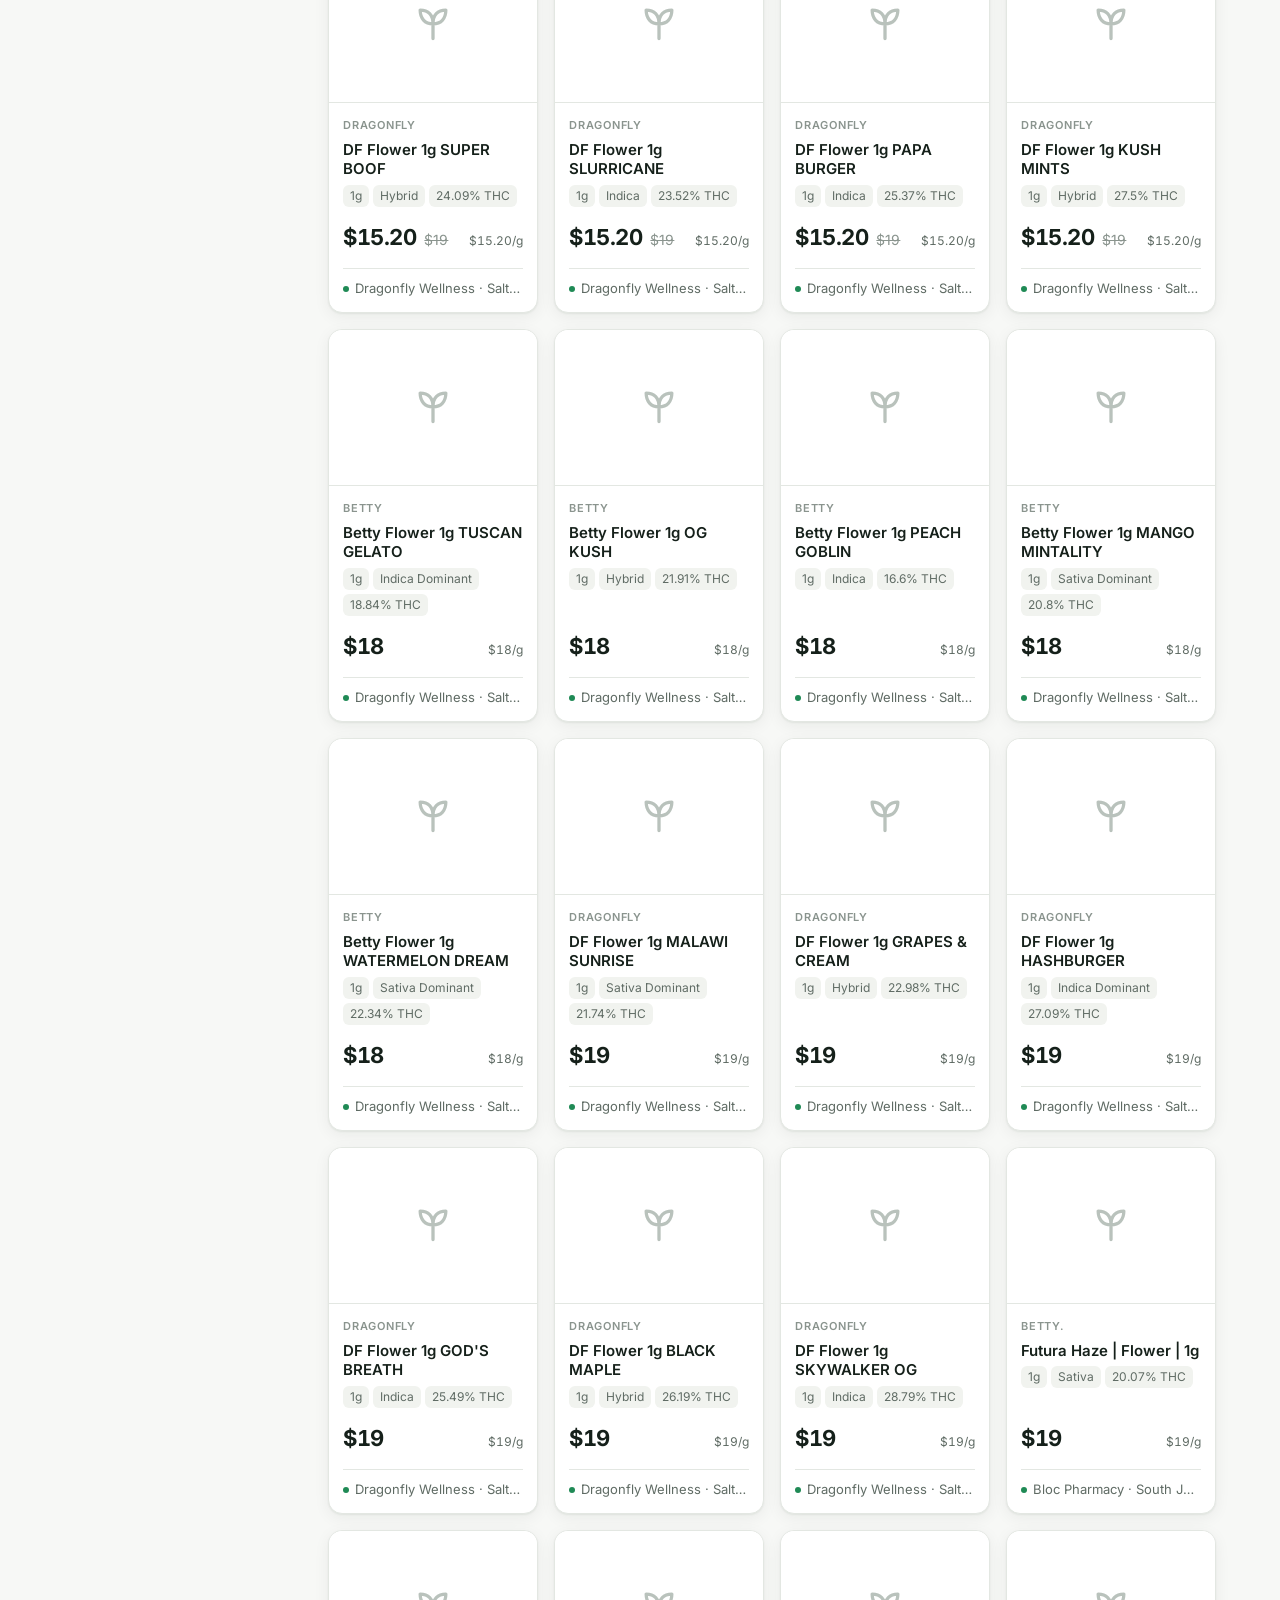
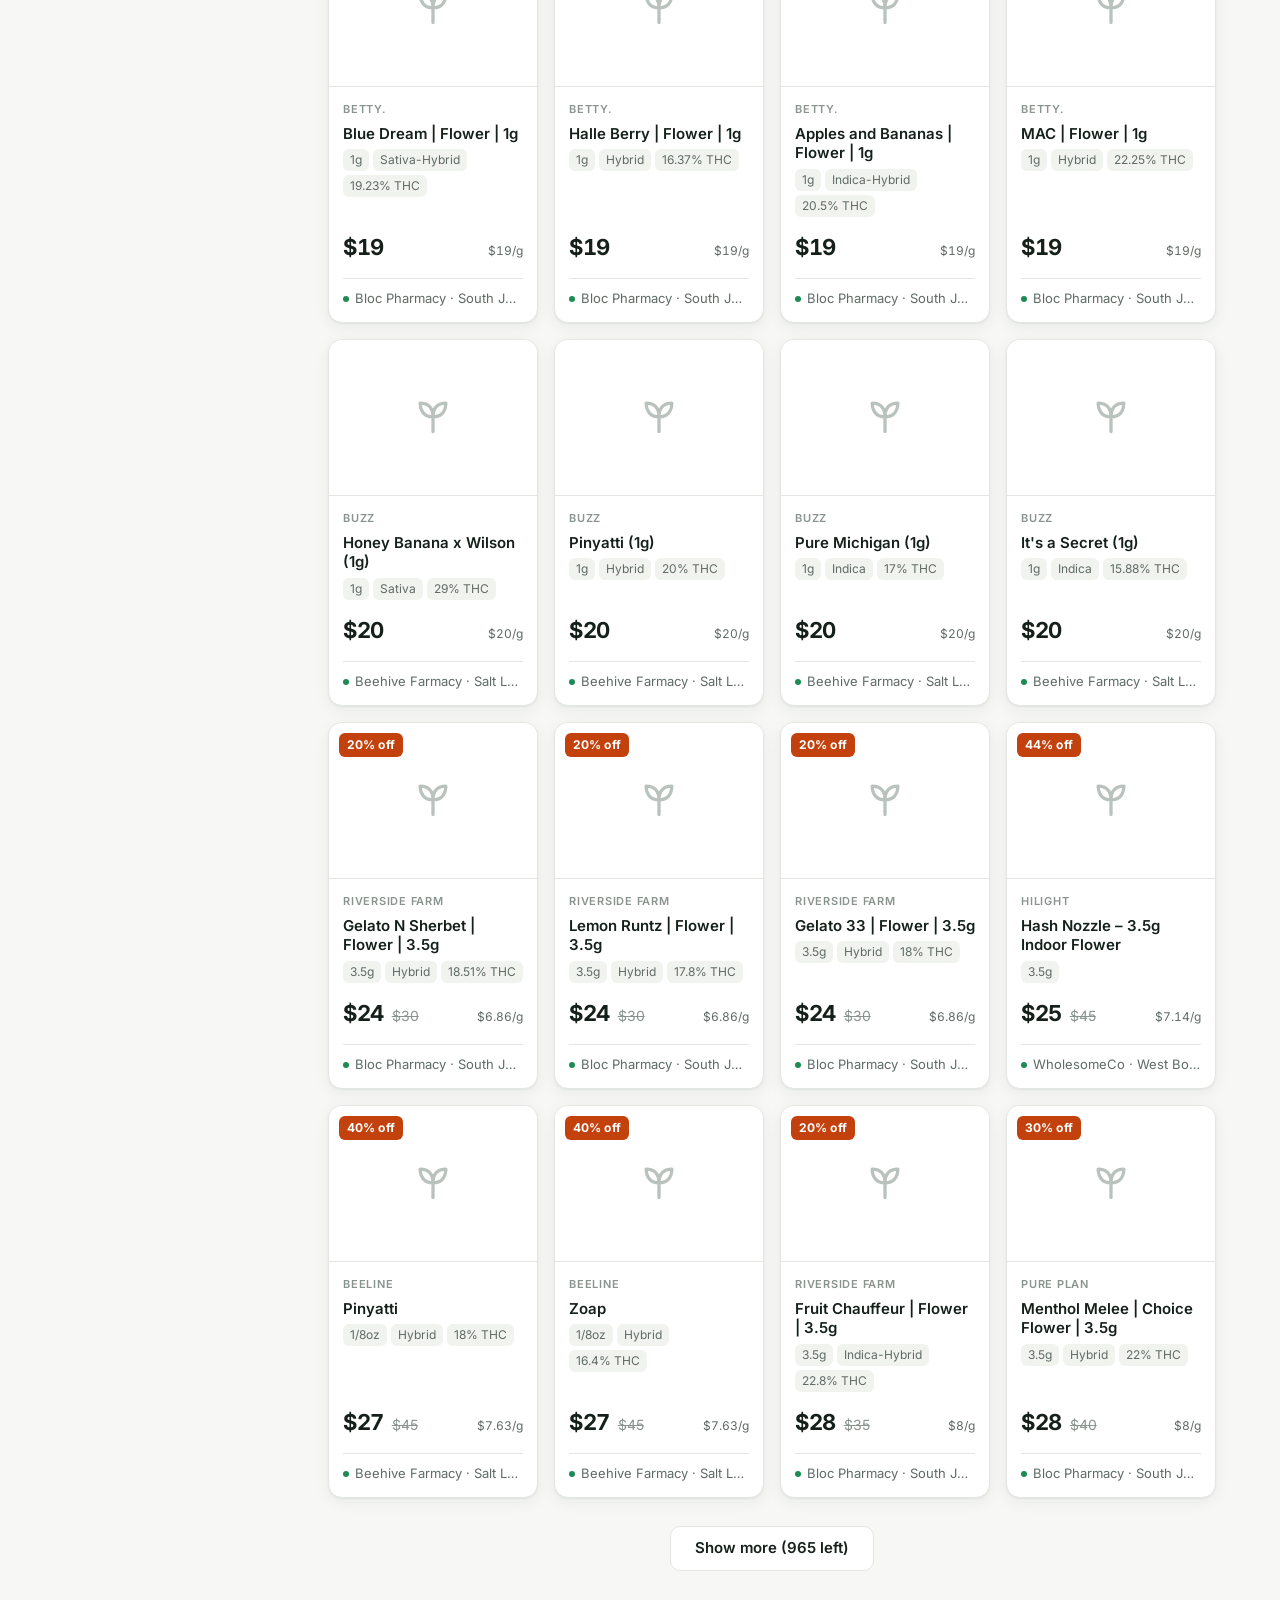
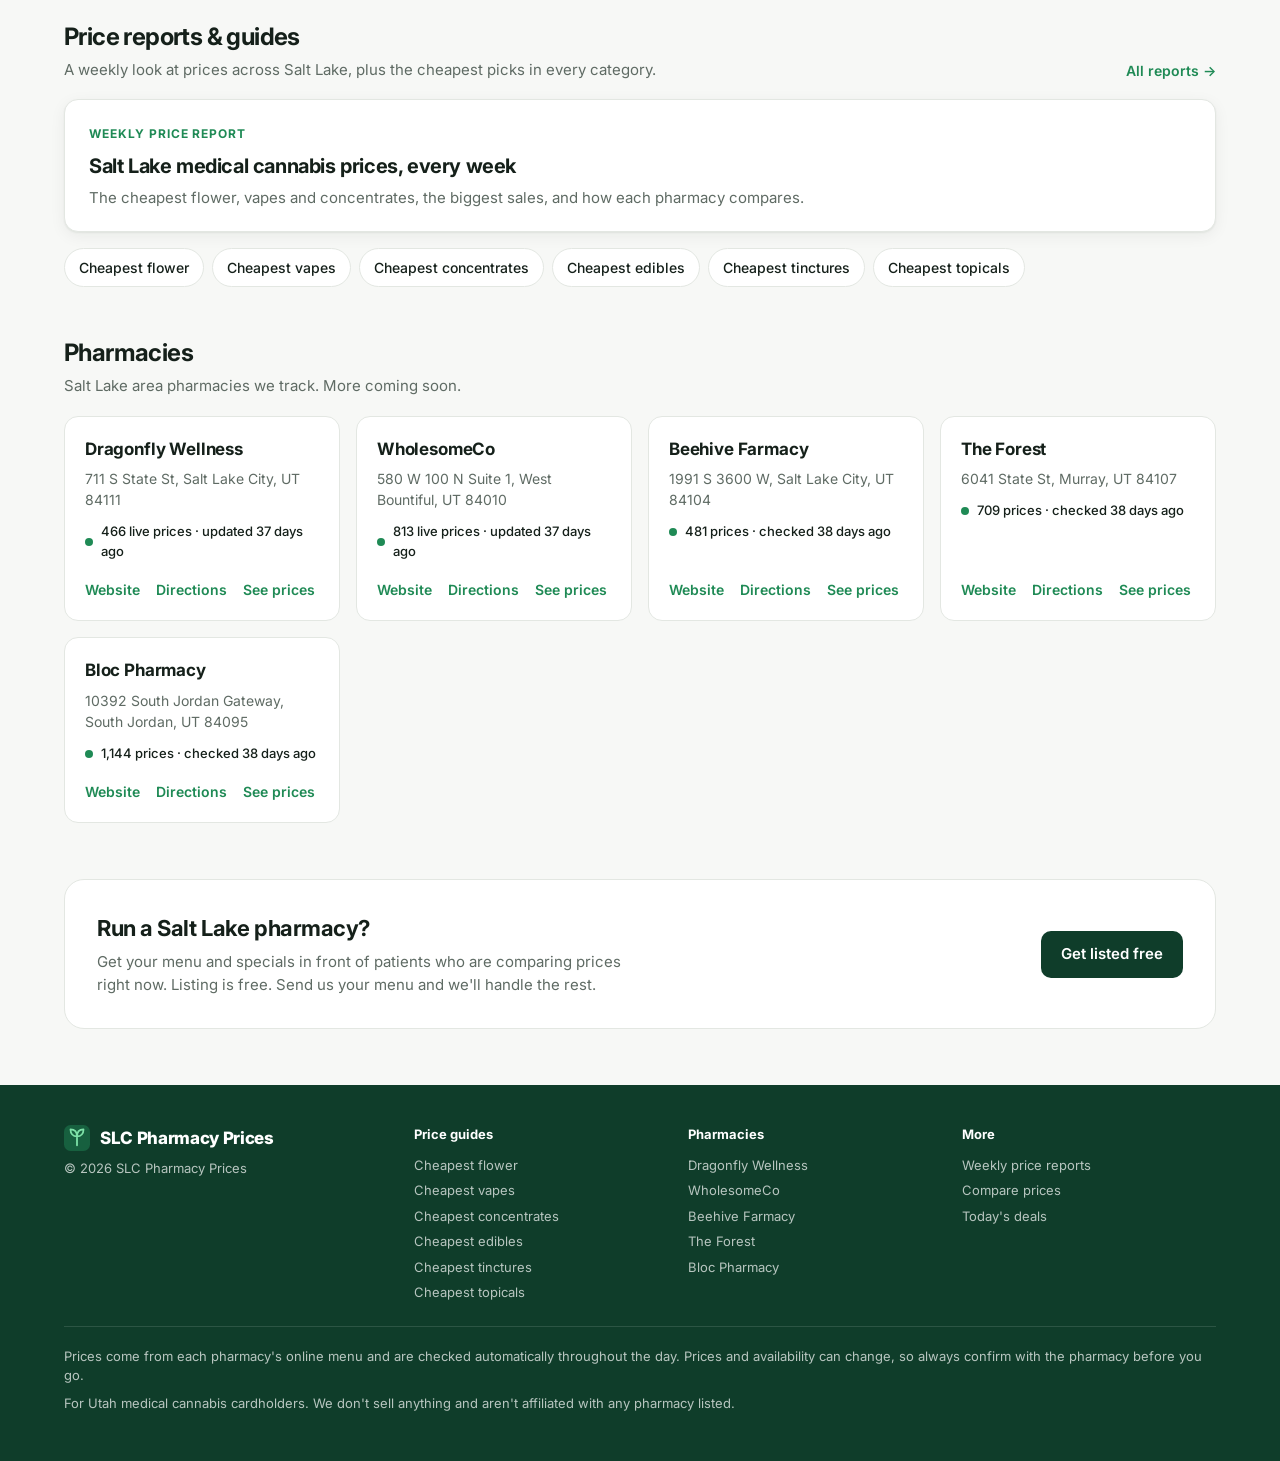
==== commit bb9156f6: "Add weekly price reports, price guides, pharmacy pages, price history and sitemap - scraper/build.py" ====
--- a/site/index.html
+++ b/site/index.html
@@ -13,184 +13,7 @@
 <link rel="preconnect" href="https://fonts.googleapis.com">
 <link rel="preconnect" href="https://fonts.gstatic.com" crossorigin>
 <link href="https://fonts.googleapis.com/css2?family=Inter:wght@400;500;600;700;800&display=swap" rel="stylesheet">
-<style>
-:root {
-  --bg: #f7f8f6; --surface: #ffffff; --surface-2: #f1f3ef; --text: #15201a; --muted: #5f6b64; --faint: #8a948e;
-  --line: #e3e7e2; --brand: #0f3d2a; --brand-2: #17603f; --accent: #1f8a55; --accent-soft: #e5f4ec;
-  --sale: #c2410c; --sale-soft: #fff1e6; --img-bg: #ffffff;
-  --shadow: 0 1px 2px rgba(16, 32, 24, .06), 0 4px 16px rgba(16, 32, 24, .06);
-  --shadow-hover: 0 2px 4px rgba(16, 32, 24, .08), 0 12px 28px rgba(16, 32, 24, .12);
-  --radius: 14px; --radius-sm: 10px;
-}
-@media (prefers-color-scheme: dark) {
-  :root {
-    --bg: #0e1411; --surface: #161e1a; --surface-2: #1c2621; --text: #e9eeeb; --muted: #a2ada7; --faint: #78847d;
-    --line: #26322c; --accent: #4cc489; --accent-soft: #183326; --sale: #fb923c; --sale-soft: #3a2416; --img-bg: #f4f5f3;
-    --shadow: 0 1px 2px rgba(0,0,0,.3); --shadow-hover: 0 8px 24px rgba(0,0,0,.4);
-  }
-}
-* { box-sizing: border-box; }
-html { scroll-behavior: smooth; scroll-padding-top: 72px; }
-body { margin: 0; background: var(--bg); color: var(--text); -webkit-font-smoothing: antialiased;
-  font: 15px/1.5 Inter, system-ui, -apple-system, "Segoe UI", Roboto, sans-serif; }
-a { color: inherit; }
-button, input, select { font: inherit; color: inherit; }
-:focus-visible { outline: 2px solid var(--accent); outline-offset: 2px; }
-.wrap { max-width: 1200px; margin: 0 auto; padding: 0 16px; }
-@media (min-width: 720px) { .wrap { padding: 0 24px; } }
-.sr { position: absolute; width: 1px; height: 1px; overflow: hidden; clip: rect(0 0 0 0); }
-
-/* Nav */
-.nav { position: sticky; top: 0; z-index: 20; background: color-mix(in srgb, var(--brand) 96%, transparent);
-  backdrop-filter: saturate(140%) blur(8px); color: #fff; }
-.nav .wrap { display: flex; align-items: center; gap: 24px; height: 60px; }
-.logo { display: flex; align-items: center; gap: 10px; font-weight: 800; letter-spacing: -.02em; text-decoration: none; font-size: 17px; }
-.logo svg { flex: none; }
-.nav nav { margin-left: auto; display: flex; gap: 4px; }
-.nav nav a { text-decoration: none; font-size: 14px; font-weight: 500; opacity: .85; padding: 8px 12px; border-radius: 8px; }
-.nav nav a:hover { opacity: 1; background: rgba(255,255,255,.08); }
-.logo, .nav nav a { white-space: nowrap; }
-@media (max-width: 640px) {
-  .nav nav a:not(.primary) { display: none; }
-  .nav .wrap { gap: 12px; }
-  .nav .logo { font-size: 15px; }
-  .nav nav a.primary { padding: 7px 12px; font-size: 13px; }
-}
-.nav nav a.primary { background: #7ee2a8; color: var(--brand); opacity: 1; font-weight: 600; }
-
-/* Hero */
-.hero { background: radial-gradient(1200px 400px at 85% -10%, #1f7a4f 0%, transparent 60%), linear-gradient(180deg, var(--brand) 0%, #0b2e20 100%);
-  color: #fff; padding: 56px 0 64px; }
-.hero h1 { font-size: clamp(30px, 5vw, 48px); line-height: 1.08; letter-spacing: -.035em; margin: 0 0 14px; max-width: 760px; font-weight: 800; }
-.hero h1 em { font-style: normal; color: #7ee2a8; }
-.hero p { margin: 0 0 28px; font-size: 17px; color: rgba(255,255,255,.78); max-width: 620px; }
-.search { display: flex; background: #fff; border-radius: 14px; padding: 6px; max-width: 640px; box-shadow: 0 10px 30px rgba(0,0,0,.25); }
-.search svg { flex: none; margin: 0 4px 0 12px; align-self: center; color: #6b766f; }
-.search input { flex: 1; min-width: 0; border: 0; outline: 0; padding: 12px 8px; font-size: 16px; color: #15201a; background: transparent; }
-.search button { border: 0; background: var(--accent); color: #fff; font-weight: 600; padding: 0 22px; border-radius: 10px; cursor: pointer; }
-.search button:hover { background: #197a4a; }
-.stats { display: flex; flex-wrap: wrap; gap: 10px 28px; margin-top: 28px; font-size: 14px; color: rgba(255,255,255,.75); }
-.stats b { color: #fff; font-size: 20px; display: block; letter-spacing: -.02em; }
-.live { display: inline-flex; align-items: center; gap: 8px; }
-.dot { width: 8px; height: 8px; border-radius: 50%; background: #7ee2a8; box-shadow: 0 0 0 4px rgba(126,226,168,.2); flex: none; }
-
-/* Sections */
-section { padding: 48px 0 0; }
-.head { display: flex; align-items: end; justify-content: space-between; gap: 16px; margin-bottom: 18px; }
-.head h2 { margin: 0; font-size: 24px; letter-spacing: -.025em; }
-.head p { margin: 4px 0 0; color: var(--muted); }
-.link { color: var(--accent); font-weight: 600; text-decoration: none; font-size: 14px; white-space: nowrap; }
-.link:hover { text-decoration: underline; }
-
-/* Category tiles */
-.cats { display: grid; grid-template-columns: repeat(auto-fill, minmax(150px, 1fr)); gap: 12px; }
-.cat { background: var(--surface); border: 1px solid var(--line); border-radius: var(--radius); padding: 16px; cursor: pointer;
-  text-align: left; display: flex; flex-direction: column; gap: 2px; transition: border-color .15s, box-shadow .15s, transform .15s; }
-.cat:hover { border-color: var(--accent); box-shadow: var(--shadow-hover); transform: translateY(-2px); }
-.cat .ic { width: 40px; height: 40px; border-radius: 10px; background: var(--accent-soft); color: var(--accent);
-  display: grid; place-items: center; margin-bottom: 10px; }
-.cat b { font-size: 15px; }
-.cat span { font-size: 13px; color: var(--muted); }
-
-/* Product cards */
-.grid { display: grid; grid-template-columns: repeat(auto-fill, minmax(210px, 1fr)); gap: 16px; }
-.card { background: var(--surface); border: 1px solid var(--line); border-radius: var(--radius); overflow: hidden; text-decoration: none;
-  display: flex; flex-direction: column; box-shadow: var(--shadow); transition: box-shadow .15s, transform .15s, border-color .15s; }
-.card:hover { box-shadow: var(--shadow-hover); transform: translateY(-2px); border-color: color-mix(in srgb, var(--accent) 40%, var(--line)); }
-.thumb { position: relative; aspect-ratio: 4 / 3; background: var(--img-bg); display: grid; place-items: center; border-bottom: 1px solid var(--line); }
-.thumb img { width: 100%; height: 100%; object-fit: contain; padding: 10px; }
-.thumb .ph { color: #b9c2bc; }
-.tag { position: absolute; top: 10px; left: 10px; background: var(--sale); color: #fff; font-size: 12px; font-weight: 700;
-  padding: 3px 8px; border-radius: 6px; letter-spacing: .01em; }
-.body { padding: 14px; display: flex; flex-direction: column; gap: 6px; flex: 1; }
-.brand { font-size: 11px; font-weight: 600; color: var(--faint); text-transform: uppercase; letter-spacing: .07em; }
-.name { font-weight: 600; font-size: 15px; line-height: 1.3; display: -webkit-box; -webkit-line-clamp: 2; -webkit-box-orient: vertical; overflow: hidden; }
-.chips { display: flex; flex-wrap: wrap; gap: 4px; }
-.chip-s { font-size: 12px; color: var(--muted); background: var(--surface-2); border-radius: 6px; padding: 2px 7px; }
-.price { display: flex; align-items: baseline; gap: 8px; margin-top: auto; padding-top: 8px; flex-wrap: wrap; }
-.price strong { font-size: 22px; letter-spacing: -.02em; font-variant-numeric: tabular-nums; }
-.price s { color: var(--faint); font-size: 14px; }
-.ppg { margin-left: auto; font-size: 12px; color: var(--muted); font-variant-numeric: tabular-nums; }
-.store-line { display: flex; align-items: center; gap: 6px; font-size: 13px; color: var(--muted); padding-top: 10px; border-top: 1px solid var(--line); margin-top: 8px; }
-.store-line .dot { width: 6px; height: 6px; box-shadow: none; background: var(--accent); }
-.store-line span { overflow: hidden; text-overflow: ellipsis; white-space: nowrap; }
-@media (max-width: 560px) {
-  .grid { grid-template-columns: 1fr 1fr; gap: 10px; }
-  .grid .body { padding: 10px; gap: 4px; }
-  .grid .name { font-size: 14px; }
-  .grid .price strong { font-size: 18px; }
-  .grid .ppg { margin-left: 0; width: 100%; }
-  .grid .chip-s:nth-child(n+2) { display: none; }
-  .grid .store-line { font-size: 12px; }
-  .grid .thumb img { padding: 6px; }
-  .cats { grid-template-columns: 1fr 1fr; gap: 10px; }
-  .cat .ic { margin-bottom: 6px; }
-}
-
-/* Deals carousel */
-.rail { display: grid; grid-auto-flow: column; grid-auto-columns: minmax(220px, 1fr); gap: 16px; overflow-x: auto; scroll-snap-type: x mandatory;
-  padding: 4px 2px 16px; scrollbar-width: thin; scrollbar-color: var(--line) transparent; }
-.rail .card { scroll-snap-align: start; }
-@media (min-width: 1000px) { .rail { grid-auto-columns: calc((100% - 64px) / 5); } }
-
-/* Compare layout */
-.layout { display: grid; gap: 24px; }
-@media (min-width: 900px) { .layout { grid-template-columns: 240px 1fr; align-items: start; } }
-.filters { background: var(--surface); border: 1px solid var(--line); border-radius: var(--radius); padding: 4px 16px 16px; }
-@media (min-width: 900px) { .filters { position: sticky; top: 76px; } }
-.filters summary { list-style: none; cursor: pointer; font-weight: 600; padding: 12px 0; display: flex; justify-content: space-between; align-items: center; }
-.filters summary::-webkit-details-marker { display: none; }
-.filters[open] summary .chev { transform: rotate(180deg); }
-.fgroup { padding: 12px 0; border-top: 1px solid var(--line); }
-.fgroup h3 { font-size: 12px; text-transform: uppercase; letter-spacing: .07em; color: var(--faint); margin: 0 0 8px; }
-.opt { display: flex; align-items: center; gap: 8px; padding: 5px 0; font-size: 14px; cursor: pointer; }
-.opt input { accent-color: var(--accent); width: 16px; height: 16px; margin: 0; }
-.opt .n { margin-left: auto; color: var(--faint); font-size: 12px; font-variant-numeric: tabular-nums; }
-.pills { display: flex; flex-wrap: wrap; gap: 6px; }
-.pill { border: 1px solid var(--line); background: var(--surface); border-radius: 99px; padding: 4px 12px; font-size: 13px; cursor: pointer; }
-.pill[aria-pressed=true] { background: var(--brand-2); border-color: var(--brand-2); color: #fff; }
-.toggle { display: flex; align-items: center; justify-content: space-between; font-size: 14px; cursor: pointer; }
-.toggle input { accent-color: var(--accent); width: 16px; height: 16px; }
-.clear { margin-top: 12px; width: 100%; border: 1px solid var(--line); background: var(--surface-2); border-radius: 8px; padding: 8px; cursor: pointer; font-size: 13px; font-weight: 500; }
-.toolbar { display: flex; flex-wrap: wrap; gap: 10px; align-items: center; margin-bottom: 16px; }
-.toolbar .q { flex: 1 1 240px; display: flex; align-items: center; background: var(--surface); border: 1px solid var(--line); border-radius: 10px; padding: 0 12px; }
-.toolbar .q svg { color: var(--faint); flex: none; }
-.toolbar .q input { border: 0; outline: 0; background: transparent; padding: 10px 8px; width: 100%; }
-.toolbar select { background: var(--surface); border: 1px solid var(--line); border-radius: 10px; padding: 10px 12px; }
-.count { font-size: 14px; color: var(--muted); margin-bottom: 12px; }
-.more { display: block; margin: 28px auto 0; border: 1px solid var(--line); background: var(--surface); border-radius: 10px; padding: 10px 24px; font-weight: 600; cursor: pointer; }
-.more:hover { border-color: var(--accent); color: var(--accent); }
-.empty { grid-column: 1 / -1; text-align: center; padding: 56px 16px; color: var(--muted); background: var(--surface); border: 1px dashed var(--line); border-radius: var(--radius); }
-.skeleton { background: linear-gradient(90deg, var(--surface-2), var(--surface), var(--surface-2)); background-size: 200% 100%;
-  animation: sh 1.2s infinite; border-radius: var(--radius); height: 320px; }
-@keyframes sh { to { background-position: -200% 0; } }
-
-/* Pharmacies */
-.stores { display: grid; grid-template-columns: repeat(auto-fill, minmax(260px, 1fr)); gap: 16px; }
-.store { background: var(--surface); border: 1px solid var(--line); border-radius: var(--radius); padding: 20px; display: flex; flex-direction: column; gap: 6px; }
-.store h3 { margin: 0; font-size: 17px; letter-spacing: -.01em; }
-.store .addr { color: var(--muted); font-size: 14px; }
-.status { display: inline-flex; align-items: center; gap: 8px; font-size: 13px; font-weight: 500; margin-top: 6px; }
-.status .dot { box-shadow: none; width: 8px; height: 8px; background: var(--accent); }
-.status.soon .dot { background: var(--faint); }
-.status.stale .dot { background: var(--sale); }
-.status.soon { color: var(--muted); }
-.store .links { display: flex; gap: 16px; margin-top: auto; padding-top: 12px; }
-.promo { background: var(--sale-soft); color: var(--sale); border-radius: 8px; padding: 8px 10px; font-size: 13px; }
-
-/* CTA + footer */
-.cta { margin-top: 56px; background: var(--surface); border: 1px solid var(--line); border-radius: 20px; padding: 32px;
-  display: flex; flex-wrap: wrap; gap: 20px; align-items: center; justify-content: space-between; }
-.cta h2 { margin: 0 0 6px; font-size: 22px; letter-spacing: -.02em; }
-.cta p { margin: 0; color: var(--muted); max-width: 560px; }
-.btn { display: inline-block; background: var(--brand); color: #fff; text-decoration: none; font-weight: 600; padding: 12px 20px; border-radius: 10px; }
-.btn:hover { background: var(--brand-2); }
-footer { margin-top: 56px; background: var(--brand); color: rgba(255,255,255,.7); padding: 40px 0; font-size: 13px; }
-footer .wrap { display: grid; gap: 20px; }
-@media (min-width: 720px) { footer .wrap { grid-template-columns: 1fr 2fr; } }
-footer .logo { color: #fff; margin-bottom: 8px; }
-footer p { margin: 0 0 8px; }
-</style>
+<link rel="stylesheet" href="style.css">
 </head>
 <body>
 
@@ -203,6 +26,7 @@
     <nav aria-label="Main">
       <a href="#deals">Deals</a>
       <a href="#pharmacies">Pharmacies</a>
+      <a href="reports/">Price reports</a>
       <a href="#for-pharmacies">For pharmacies</a>
       <a class="primary" href="#compare">Compare prices</a>
     </nav>
@@ -271,6 +95,26 @@
       </div>
     </section>
 
+    <section id="reports" aria-labelledby="repH">
+      <div class="head">
+        <div><h2 id="repH">Price reports &amp; guides</h2><p>A weekly look at prices across Salt Lake, plus the cheapest picks in every category.</p></div>
+        <a class="link" href="reports/">All reports →</a>
+      </div>
+      <a class="latest" id="latest" href="reports/">
+        <span class="eyebrow">Weekly price report</span>
+        <h3>Salt Lake medical cannabis prices, every week</h3>
+        <p>The cheapest flower, vapes and concentrates, the biggest sales, and how each pharmacy compares.</p>
+      </a>
+      <div class="guides">
+        <a href="prices/flower.html">Cheapest flower</a>
+        <a href="prices/vapes.html">Cheapest vapes</a>
+        <a href="prices/concentrates.html">Cheapest concentrates</a>
+        <a href="prices/edibles.html">Cheapest edibles</a>
+        <a href="prices/tinctures.html">Cheapest tinctures</a>
+        <a href="prices/topicals.html">Cheapest topicals</a>
+      </div>
+    </section>
+
     <section id="pharmacies" aria-labelledby="phH">
       <div class="head"><div><h2 id="phH">Pharmacies</h2><p>Salt Lake area pharmacies we track. More coming soon.</p></div></div>
       <div class="stores" id="stores"></div>
@@ -295,7 +139,23 @@
       </div>
       <p>© <span id="yr"></span> SLC Pharmacy Prices</p>
     </div>
-    <div>
+    <div class="flinks">
+      <h4>Price guides</h4>
+      <a href="prices/flower.html">Cheapest flower</a>
+      <a href="prices/vapes.html">Cheapest vapes</a>
+      <a href="prices/concentrates.html">Cheapest concentrates</a>
+      <a href="prices/edibles.html">Cheapest edibles</a>
+      <a href="prices/tinctures.html">Cheapest tinctures</a>
+      <a href="prices/topicals.html">Cheapest topicals</a>
+    </div>
+    <div class="flinks" id="footStores"><h4>Pharmacies</h4></div>
+    <div class="flinks">
+      <h4>More</h4>
+      <a href="reports/">Weekly price reports</a>
+      <a href="#compare">Compare prices</a>
+      <a href="#deals">Today's deals</a>
+    </div>
+    <div class="about">
       <p>Prices come from each pharmacy's online menu and are checked automatically throughout the day. Prices and availability can change, so always confirm with the pharmacy before you go.</p>
       <p>For Utah medical cannabis cardholders. We don't sell anything and aren't affiliated with any pharmacy listed.</p>
     </div>
@@ -322,6 +182,10 @@
 
 // Start on Flower: across all categories, $1 accessories crowd the top of a price sort.
 const state = { q: "", cat: "Flower", stores: new Set(), sale: false, sort: "price", size: null, shown: PAGE };
+// Links from the guide and pharmacy pages open the comparison pre-filtered (?cat=Vapes&store=wholesomeco).
+const params = new URLSearchParams(location.search);
+if (params.has("cat")) state.cat = params.get("cat");
+if (params.get("store")) state.stores.add(params.get("store"));
 let data, storesById = {};
 
 const $ = (id) => document.getElementById(id);
@@ -402,7 +266,7 @@
     else if (s.count) status = `<span class="status stale"><span class="dot"></span>Showing prices from ${ago(s.updated)}</span>`;
     else status = `<span class="status soon"><span class="dot"></span>Prices coming soon</span>`;
     const map = "https://www.google.com/maps/search/?api=1&query=" + encodeURIComponent(s.name + " " + s.address);
-    return `<div class="store"><h3>${esc(s.name)}</h3><div class="addr">${esc(s.address)}</div>${status}
+    return `<div class="store"><h3><a href="pharmacy/${esc(s.id)}.html">${esc(s.name)}</a></h3><div class="addr">${esc(s.address)}</div>${status}
       ${promos.map((d) => `<div class="promo"><b>${esc(d.title)}</b>${d.details ? "<br>" + esc(d.details) : ""}</div>`).join("")}
       <div class="links"><a class="link" href="${esc(s.website)}" target="_blank" rel="noopener">Website</a>
       <a class="link" href="${map}" target="_blank" rel="noopener">Directions</a>
@@ -502,10 +366,21 @@
   renderCats();
   renderBest();
   renderStores();
+  $("footStores").insertAdjacentHTML("beforeend", data.stores.map((s) => `<a href="pharmacy/${esc(s.id)}.html">${esc(s.name)}</a>`).join(""));
   update();
+  // The sections above fill in after load, so re-scroll if we were sent straight to the comparison.
+  if (location.hash === "#compare") goCompare();
 }).catch(() => {
   $("list").innerHTML = `<div class="empty">Couldn't load prices right now. Please refresh in a minute.</div>`;
 });
+
+fetch("reports/index.json", { cache: "no-cache" }).then((r) => r.json()).then((list) => {
+  const r = list[0];
+  if (!r) return;
+  $("latest").href = "reports/" + r.slug + ".html";
+  $("latest").querySelector("h3").textContent = r.title;
+  $("latest").querySelector("p").textContent = r.summary;
+}).catch(() => {});
 </script>
 </body>
 </html>
--- a/site/style.css
+++ b/site/style.css
@@ -0,0 +1,232 @@
+:root {
+  --bg: #f7f8f6; --surface: #ffffff; --surface-2: #f1f3ef; --text: #15201a; --muted: #5f6b64; --faint: #8a948e;
+  --line: #e3e7e2; --brand: #0f3d2a; --brand-2: #17603f; --accent: #1f8a55; --accent-soft: #e5f4ec;
+  --sale: #c2410c; --sale-soft: #fff1e6; --img-bg: #ffffff;
+  --shadow: 0 1px 2px rgba(16, 32, 24, .06), 0 4px 16px rgba(16, 32, 24, .06);
+  --shadow-hover: 0 2px 4px rgba(16, 32, 24, .08), 0 12px 28px rgba(16, 32, 24, .12);
+  --radius: 14px; --radius-sm: 10px;
+}
+@media (prefers-color-scheme: dark) {
+  :root {
+    --bg: #0e1411; --surface: #161e1a; --surface-2: #1c2621; --text: #e9eeeb; --muted: #a2ada7; --faint: #78847d;
+    --line: #26322c; --accent: #4cc489; --accent-soft: #183326; --sale: #fb923c; --sale-soft: #3a2416; --img-bg: #f4f5f3;
+    --shadow: 0 1px 2px rgba(0,0,0,.3); --shadow-hover: 0 8px 24px rgba(0,0,0,.4);
+  }
+}
+* { box-sizing: border-box; }
+html { scroll-behavior: smooth; scroll-padding-top: 72px; }
+body { margin: 0; background: var(--bg); color: var(--text); -webkit-font-smoothing: antialiased;
+  font: 15px/1.5 Inter, system-ui, -apple-system, "Segoe UI", Roboto, sans-serif; }
+a { color: inherit; }
+button, input, select { font: inherit; color: inherit; }
+:focus-visible { outline: 2px solid var(--accent); outline-offset: 2px; }
+.wrap { max-width: 1200px; margin: 0 auto; padding: 0 16px; }
+@media (min-width: 720px) { .wrap { padding: 0 24px; } }
+.sr { position: absolute; width: 1px; height: 1px; overflow: hidden; clip: rect(0 0 0 0); }
+
+/* Nav */
+.nav { position: sticky; top: 0; z-index: 20; background: color-mix(in srgb, var(--brand) 96%, transparent);
+  backdrop-filter: saturate(140%) blur(8px); color: #fff; }
+.nav .wrap { display: flex; align-items: center; gap: 24px; height: 60px; }
+.logo { display: flex; align-items: center; gap: 10px; font-weight: 800; letter-spacing: -.02em; text-decoration: none; font-size: 17px; }
+.logo svg { flex: none; }
+.nav nav { margin-left: auto; display: flex; gap: 4px; }
+.nav nav a { text-decoration: none; font-size: 14px; font-weight: 500; opacity: .85; padding: 8px 12px; border-radius: 8px; }
+.nav nav a:hover { opacity: 1; background: rgba(255,255,255,.08); }
+.logo, .nav nav a { white-space: nowrap; }
+@media (max-width: 640px) {
+  .nav nav a:not(.primary) { display: none; }
+  .nav .wrap { gap: 12px; }
+  .nav .logo { font-size: 15px; }
+  .nav nav a.primary { padding: 7px 12px; font-size: 13px; }
+}
+.nav nav a.primary { background: #7ee2a8; color: var(--brand); opacity: 1; font-weight: 600; }
+
+/* Hero */
+.hero { background: radial-gradient(1200px 400px at 85% -10%, #1f7a4f 0%, transparent 60%), linear-gradient(180deg, var(--brand) 0%, #0b2e20 100%);
+  color: #fff; padding: 56px 0 64px; }
+.hero h1 { font-size: clamp(30px, 5vw, 48px); line-height: 1.08; letter-spacing: -.035em; margin: 0 0 14px; max-width: 760px; font-weight: 800; }
+.hero h1 em { font-style: normal; color: #7ee2a8; }
+.hero p { margin: 0 0 28px; font-size: 17px; color: rgba(255,255,255,.78); max-width: 620px; }
+.search { display: flex; background: #fff; border-radius: 14px; padding: 6px; max-width: 640px; box-shadow: 0 10px 30px rgba(0,0,0,.25); }
+.search svg { flex: none; margin: 0 4px 0 12px; align-self: center; color: #6b766f; }
+.search input { flex: 1; min-width: 0; border: 0; outline: 0; padding: 12px 8px; font-size: 16px; color: #15201a; background: transparent; }
+.search button { border: 0; background: var(--accent); color: #fff; font-weight: 600; padding: 0 22px; border-radius: 10px; cursor: pointer; }
+.search button:hover { background: #197a4a; }
+.stats { display: flex; flex-wrap: wrap; gap: 10px 28px; margin-top: 28px; font-size: 14px; color: rgba(255,255,255,.75); }
+.stats b { color: #fff; font-size: 20px; display: block; letter-spacing: -.02em; }
+.live { display: inline-flex; align-items: center; gap: 8px; }
+.dot { width: 8px; height: 8px; border-radius: 50%; background: #7ee2a8; box-shadow: 0 0 0 4px rgba(126,226,168,.2); flex: none; }
+
+/* Sections */
+section { padding: 48px 0 0; }
+.head { display: flex; align-items: end; justify-content: space-between; gap: 16px; margin-bottom: 18px; }
+.head h2 { margin: 0; font-size: 24px; letter-spacing: -.025em; }
+.head p { margin: 4px 0 0; color: var(--muted); }
+.link { color: var(--accent); font-weight: 600; text-decoration: none; font-size: 14px; white-space: nowrap; }
+.link:hover { text-decoration: underline; }
+
+/* Category tiles */
+.cats { display: grid; grid-template-columns: repeat(auto-fill, minmax(150px, 1fr)); gap: 12px; }
+.cat { background: var(--surface); border: 1px solid var(--line); border-radius: var(--radius); padding: 16px; cursor: pointer;
+  text-align: left; display: flex; flex-direction: column; gap: 2px; transition: border-color .15s, box-shadow .15s, transform .15s; }
+.cat:hover { border-color: var(--accent); box-shadow: var(--shadow-hover); transform: translateY(-2px); }
+.cat .ic { width: 40px; height: 40px; border-radius: 10px; background: var(--accent-soft); color: var(--accent);
+  display: grid; place-items: center; margin-bottom: 10px; }
+.cat b { font-size: 15px; }
+.cat span { font-size: 13px; color: var(--muted); }
+
+/* Product cards */
+.grid { display: grid; grid-template-columns: repeat(auto-fill, minmax(210px, 1fr)); gap: 16px; }
+.card { background: var(--surface); border: 1px solid var(--line); border-radius: var(--radius); overflow: hidden; text-decoration: none;
+  display: flex; flex-direction: column; box-shadow: var(--shadow); transition: box-shadow .15s, transform .15s, border-color .15s; }
+.card:hover { box-shadow: var(--shadow-hover); transform: translateY(-2px); border-color: color-mix(in srgb, var(--accent) 40%, var(--line)); }
+.thumb { position: relative; aspect-ratio: 4 / 3; background: var(--img-bg); display: grid; place-items: center; border-bottom: 1px solid var(--line); }
+.thumb img { width: 100%; height: 100%; object-fit: contain; padding: 10px; }
+.thumb .ph { color: #b9c2bc; }
+.tag { position: absolute; top: 10px; left: 10px; background: var(--sale); color: #fff; font-size: 12px; font-weight: 700;
+  padding: 3px 8px; border-radius: 6px; letter-spacing: .01em; }
+.body { padding: 14px; display: flex; flex-direction: column; gap: 6px; flex: 1; }
+.brand { font-size: 11px; font-weight: 600; color: var(--faint); text-transform: uppercase; letter-spacing: .07em; }
+.name { font-weight: 600; font-size: 15px; line-height: 1.3; display: -webkit-box; -webkit-line-clamp: 2; -webkit-box-orient: vertical; overflow: hidden; }
+.chips { display: flex; flex-wrap: wrap; gap: 4px; }
+.chip-s { font-size: 12px; color: var(--muted); background: var(--surface-2); border-radius: 6px; padding: 2px 7px; }
+.price { display: flex; align-items: baseline; gap: 8px; margin-top: auto; padding-top: 8px; flex-wrap: wrap; }
+.price strong { font-size: 22px; letter-spacing: -.02em; font-variant-numeric: tabular-nums; }
+.price s { color: var(--faint); font-size: 14px; }
+.ppg { margin-left: auto; font-size: 12px; color: var(--muted); font-variant-numeric: tabular-nums; }
+.store-line { display: flex; align-items: center; gap: 6px; font-size: 13px; color: var(--muted); padding-top: 10px; border-top: 1px solid var(--line); margin-top: 8px; }
+.store-line .dot { width: 6px; height: 6px; box-shadow: none; background: var(--accent); }
+.store-line span { overflow: hidden; text-overflow: ellipsis; white-space: nowrap; }
+@media (max-width: 560px) {
+  .grid { grid-template-columns: 1fr 1fr; gap: 10px; }
+  .grid .body { padding: 10px; gap: 4px; }
+  .grid .name { font-size: 14px; }
+  .grid .price strong { font-size: 18px; }
+  .grid .ppg { margin-left: 0; width: 100%; }
+  .grid .chip-s:nth-child(n+2) { display: none; }
+  .grid .store-line { font-size: 12px; }
+  .grid .thumb img { padding: 6px; }
+  .cats { grid-template-columns: 1fr 1fr; gap: 10px; }
+  .cat .ic { margin-bottom: 6px; }
+}
+
+/* Deals carousel */
+.rail { display: grid; grid-auto-flow: column; grid-auto-columns: minmax(220px, 1fr); gap: 16px; overflow-x: auto; scroll-snap-type: x mandatory;
+  padding: 4px 2px 16px; scrollbar-width: thin; scrollbar-color: var(--line) transparent; }
+.rail .card { scroll-snap-align: start; }
+@media (min-width: 1000px) { .rail { grid-auto-columns: calc((100% - 64px) / 5); } }
+
+/* Compare layout */
+.layout { display: grid; gap: 24px; }
+@media (min-width: 900px) { .layout { grid-template-columns: 240px 1fr; align-items: start; } }
+.filters { background: var(--surface); border: 1px solid var(--line); border-radius: var(--radius); padding: 4px 16px 16px; }
+@media (min-width: 900px) { .filters { position: sticky; top: 76px; } }
+.filters summary { list-style: none; cursor: pointer; font-weight: 600; padding: 12px 0; display: flex; justify-content: space-between; align-items: center; }
+.filters summary::-webkit-details-marker { display: none; }
+.filters[open] summary .chev { transform: rotate(180deg); }
+.fgroup { padding: 12px 0; border-top: 1px solid var(--line); }
+.fgroup h3 { font-size: 12px; text-transform: uppercase; letter-spacing: .07em; color: var(--faint); margin: 0 0 8px; }
+.opt { display: flex; align-items: center; gap: 8px; padding: 5px 0; font-size: 14px; cursor: pointer; }
+.opt input { accent-color: var(--accent); width: 16px; height: 16px; margin: 0; }
+.opt .n { margin-left: auto; color: var(--faint); font-size: 12px; font-variant-numeric: tabular-nums; }
+.pills { display: flex; flex-wrap: wrap; gap: 6px; }
+.pill { border: 1px solid var(--line); background: var(--surface); border-radius: 99px; padding: 4px 12px; font-size: 13px; cursor: pointer; }
+.pill[aria-pressed=true] { background: var(--brand-2); border-color: var(--brand-2); color: #fff; }
+.toggle { display: flex; align-items: center; justify-content: space-between; font-size: 14px; cursor: pointer; }
+.toggle input { accent-color: var(--accent); width: 16px; height: 16px; }
+.clear { margin-top: 12px; width: 100%; border: 1px solid var(--line); background: var(--surface-2); border-radius: 8px; padding: 8px; cursor: pointer; font-size: 13px; font-weight: 500; }
+.toolbar { display: flex; flex-wrap: wrap; gap: 10px; align-items: center; margin-bottom: 16px; }
+.toolbar .q { flex: 1 1 240px; display: flex; align-items: center; background: var(--surface); border: 1px solid var(--line); border-radius: 10px; padding: 0 12px; }
+.toolbar .q svg { color: var(--faint); flex: none; }
+.toolbar .q input { border: 0; outline: 0; background: transparent; padding: 10px 8px; width: 100%; }
+.toolbar select { background: var(--surface); border: 1px solid var(--line); border-radius: 10px; padding: 10px 12px; }
+.count { font-size: 14px; color: var(--muted); margin-bottom: 12px; }
+.more { display: block; margin: 28px auto 0; border: 1px solid var(--line); background: var(--surface); border-radius: 10px; padding: 10px 24px; font-weight: 600; cursor: pointer; }
+.more:hover { border-color: var(--accent); color: var(--accent); }
+.empty { grid-column: 1 / -1; text-align: center; padding: 56px 16px; color: var(--muted); background: var(--surface); border: 1px dashed var(--line); border-radius: var(--radius); }
+.skeleton { background: linear-gradient(90deg, var(--surface-2), var(--surface), var(--surface-2)); background-size: 200% 100%;
+  animation: sh 1.2s infinite; border-radius: var(--radius); height: 320px; }
+@keyframes sh { to { background-position: -200% 0; } }
+
+/* Pharmacies */
+.stores { display: grid; grid-template-columns: repeat(auto-fill, minmax(260px, 1fr)); gap: 16px; }
+.store { background: var(--surface); border: 1px solid var(--line); border-radius: var(--radius); padding: 20px; display: flex; flex-direction: column; gap: 6px; }
+.store h3 { margin: 0; font-size: 17px; letter-spacing: -.01em; }
+.store .addr { color: var(--muted); font-size: 14px; }
+.status { display: inline-flex; align-items: center; gap: 8px; font-size: 13px; font-weight: 500; margin-top: 6px; }
+.status .dot { box-shadow: none; width: 8px; height: 8px; background: var(--accent); }
+.status.soon .dot { background: var(--faint); }
+.status.stale .dot { background: var(--sale); }
+.status.soon { color: var(--muted); }
+.store .links { display: flex; gap: 16px; margin-top: auto; padding-top: 12px; }
+.promo { background: var(--sale-soft); color: var(--sale); border-radius: 8px; padding: 8px 10px; font-size: 13px; }
+
+/* CTA + footer */
+.cta { margin-top: 56px; background: var(--surface); border: 1px solid var(--line); border-radius: 20px; padding: 32px;
+  display: flex; flex-wrap: wrap; gap: 20px; align-items: center; justify-content: space-between; }
+.cta h2 { margin: 0 0 6px; font-size: 22px; letter-spacing: -.02em; }
+.cta p { margin: 0; color: var(--muted); max-width: 560px; }
+.btn { display: inline-block; background: var(--brand); color: #fff; text-decoration: none; font-weight: 600; padding: 12px 20px; border-radius: 10px; }
+.btn:hover { background: var(--brand-2); }
+footer { margin-top: 56px; background: var(--brand); color: rgba(255,255,255,.7); padding: 40px 0; font-size: 13px; }
+footer .wrap { display: grid; gap: 20px; }
+@media (min-width: 720px) { footer .wrap { grid-template-columns: 1fr 2fr; } }
+footer .logo { color: #fff; margin-bottom: 8px; }
+footer p { margin: 0 0 8px; }
+
+/* Footer links */
+@media (min-width: 720px) { footer .wrap { grid-template-columns: 1.3fr 1fr 1fr 1fr; } }
+footer .about { grid-column: 1 / -1; border-top: 1px solid rgba(255,255,255,.12); padding-top: 20px; }
+.flinks h4 { color: #fff; font-size: 13px; margin: 0 0 8px; }
+.flinks a { display: block; color: rgba(255,255,255,.7); text-decoration: none; padding: 3px 0; }
+.flinks a:hover { color: #fff; }
+
+/* Home: reports and guides */
+.latest { display: block; text-decoration: none; background: var(--surface); border: 1px solid var(--line); border-radius: var(--radius);
+  padding: 22px 24px; box-shadow: var(--shadow); transition: box-shadow .15s, border-color .15s; margin-bottom: 16px; }
+.latest:hover { box-shadow: var(--shadow-hover); border-color: color-mix(in srgb, var(--accent) 40%, var(--line)); }
+.eyebrow { font-size: 12px; font-weight: 700; text-transform: uppercase; letter-spacing: .08em; color: var(--accent); }
+.latest h3 { margin: 6px 0 6px; font-size: 20px; letter-spacing: -.02em; }
+.latest p { margin: 0; color: var(--muted); }
+.guides { display: flex; flex-wrap: wrap; gap: 8px; }
+.guides a { border: 1px solid var(--line); background: var(--surface); border-radius: 99px; padding: 8px 14px; text-decoration: none; font-size: 14px; font-weight: 500; }
+.guides a:hover { border-color: var(--accent); color: var(--accent); }
+.store h3 a { text-decoration: none; }
+.store h3 a:hover { color: var(--accent); }
+
+/* Inner pages */
+.phero { background: radial-gradient(1000px 300px at 85% -10%, #1f7a4f 0%, transparent 60%), linear-gradient(180deg, var(--brand) 0%, #0b2e20 100%);
+  color: #fff; padding: 32px 0 40px; }
+.phero h1 { font-size: clamp(26px, 4vw, 40px); line-height: 1.1; letter-spacing: -.03em; margin: 0 0 12px; max-width: 820px; font-weight: 800; }
+.phero p { margin: 0; font-size: 16px; color: rgba(255,255,255,.8); max-width: 700px; }
+.crumbs { font-size: 13px; color: rgba(255,255,255,.65); margin-bottom: 14px; }
+.crumbs a { text-decoration: none; }
+.crumbs a:hover { color: #fff; }
+.btn-row { display: flex; flex-wrap: wrap; gap: 10px; margin-top: 22px; }
+.btn.light { background: #7ee2a8; color: var(--brand); }
+.btn.light:hover { background: #a6efc4; }
+.btn.ghost { background: rgba(255,255,255,.1); }
+.btn.ghost:hover { background: rgba(255,255,255,.18); }
+.prose { max-width: 760px; }
+.prose p, .prose li { color: var(--text); }
+.prose ul { padding-left: 20px; }
+.prose li { margin: 6px 0; }
+.note { color: var(--muted); font-size: 14px; }
+.tbl { overflow-x: auto; background: var(--surface); border: 1px solid var(--line); border-radius: var(--radius); }
+.t { width: 100%; border-collapse: collapse; font-size: 14px; }
+.t th { text-align: left; font-size: 11px; font-weight: 600; text-transform: uppercase; letter-spacing: .07em; color: var(--faint);
+  padding: 10px 14px; border-bottom: 1px solid var(--line); background: var(--surface-2); white-space: nowrap; }
+.t td { padding: 10px 14px; border-bottom: 1px solid var(--line); font-variant-numeric: tabular-nums; vertical-align: top; }
+.t tr:last-child td { border-bottom: 0; }
+.t .num { text-align: right; white-space: nowrap; }
+.t a { color: var(--accent); text-decoration: none; font-weight: 600; }
+.t a:hover { text-decoration: underline; }
+.t .sub { display: block; color: var(--faint); font-size: 12px; }
+.down { color: var(--accent); font-weight: 600; }
+.up { color: var(--sale); font-weight: 600; }
+.faq { display: grid; gap: 10px; max-width: 820px; }
+.faq details { background: var(--surface); border: 1px solid var(--line); border-radius: var(--radius-sm); padding: 14px 18px; }
+.faq summary { font-weight: 600; cursor: pointer; }
+.faq p { margin: 10px 0 0; color: var(--muted); }
+.rlist { display: grid; gap: 12px; }
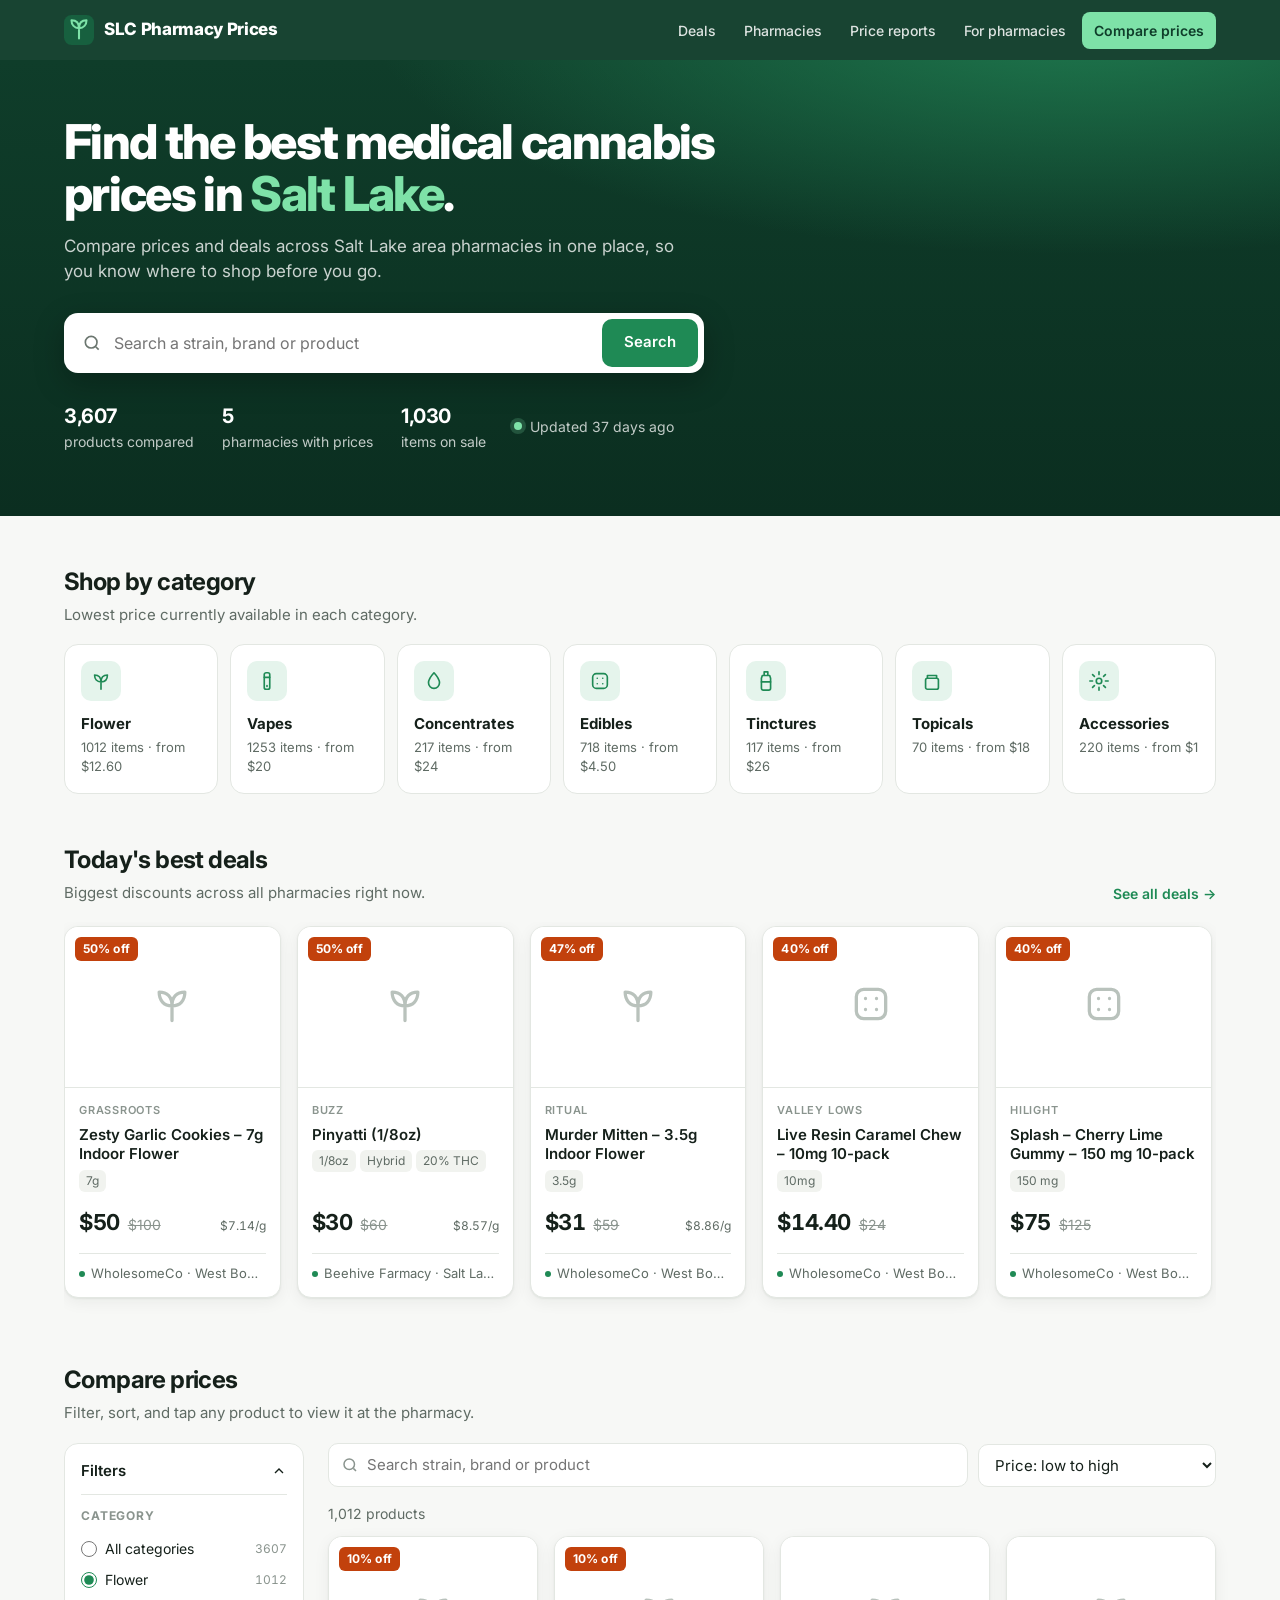
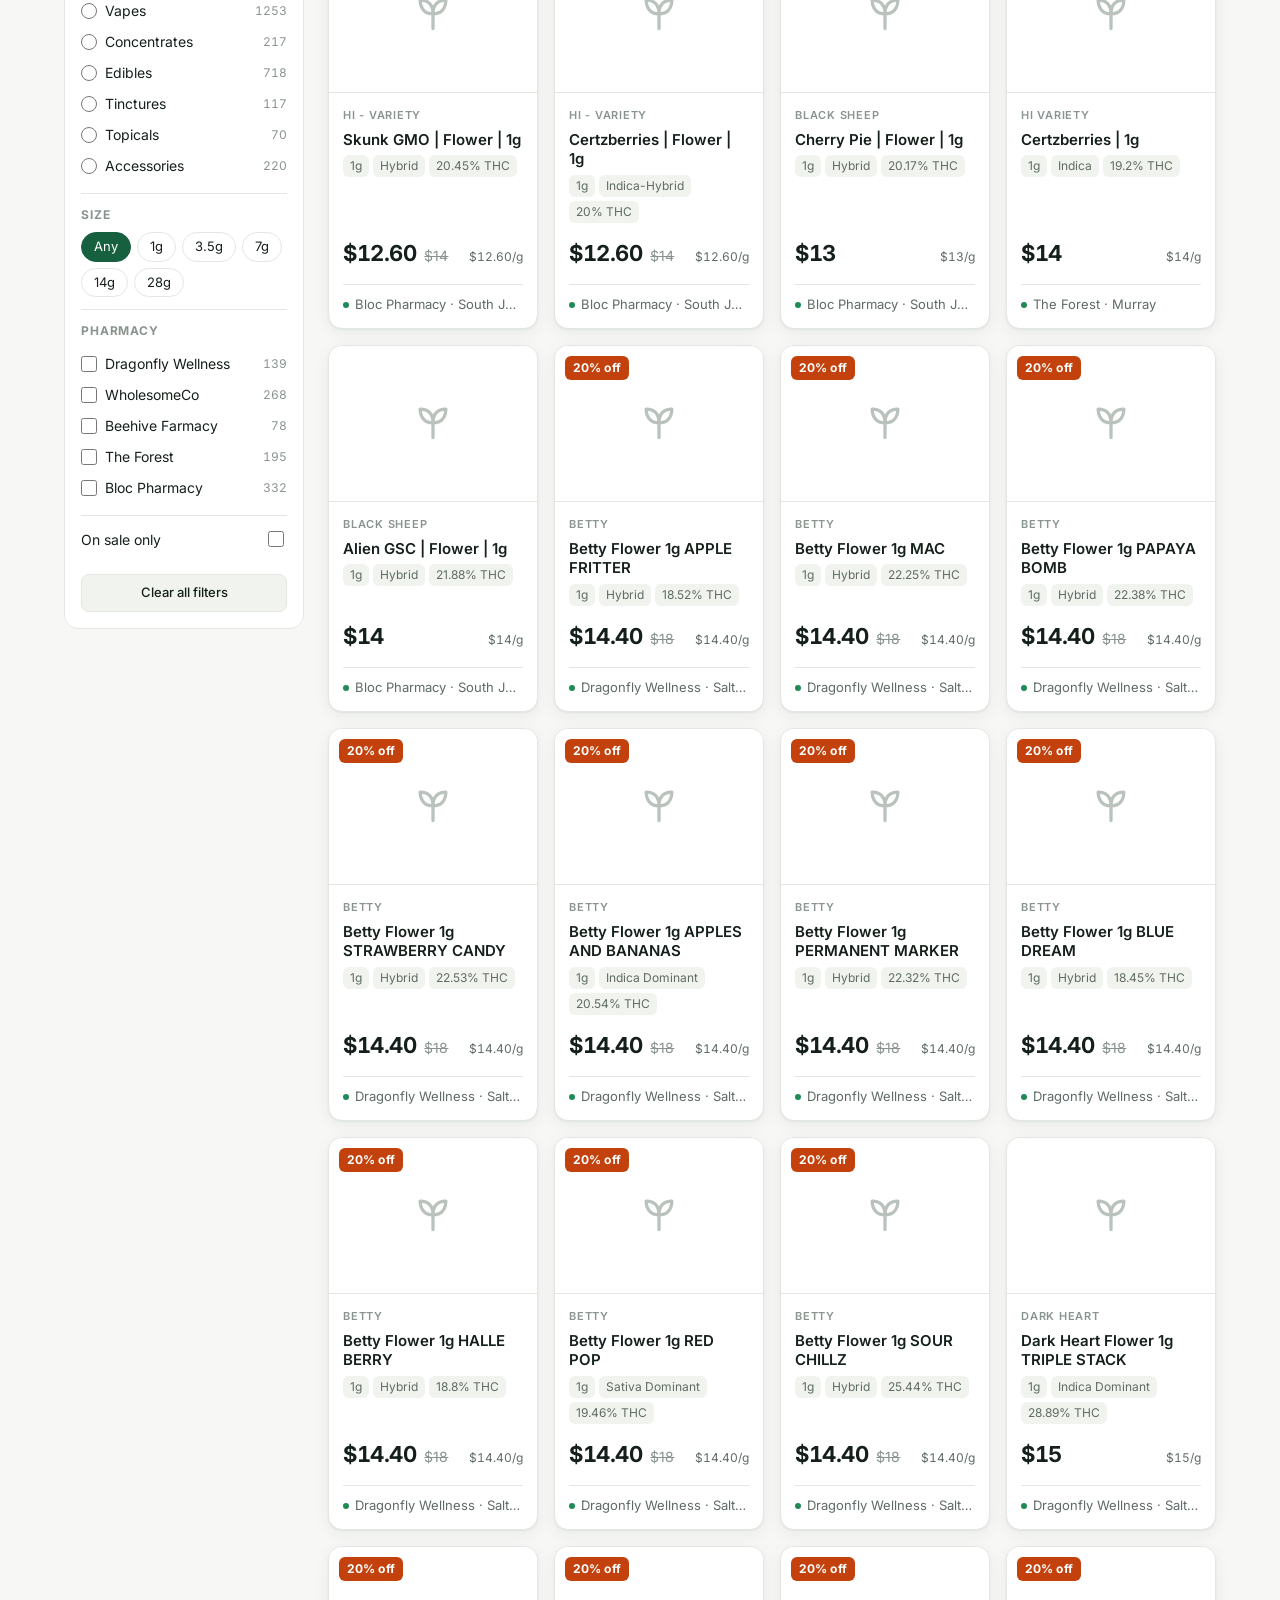
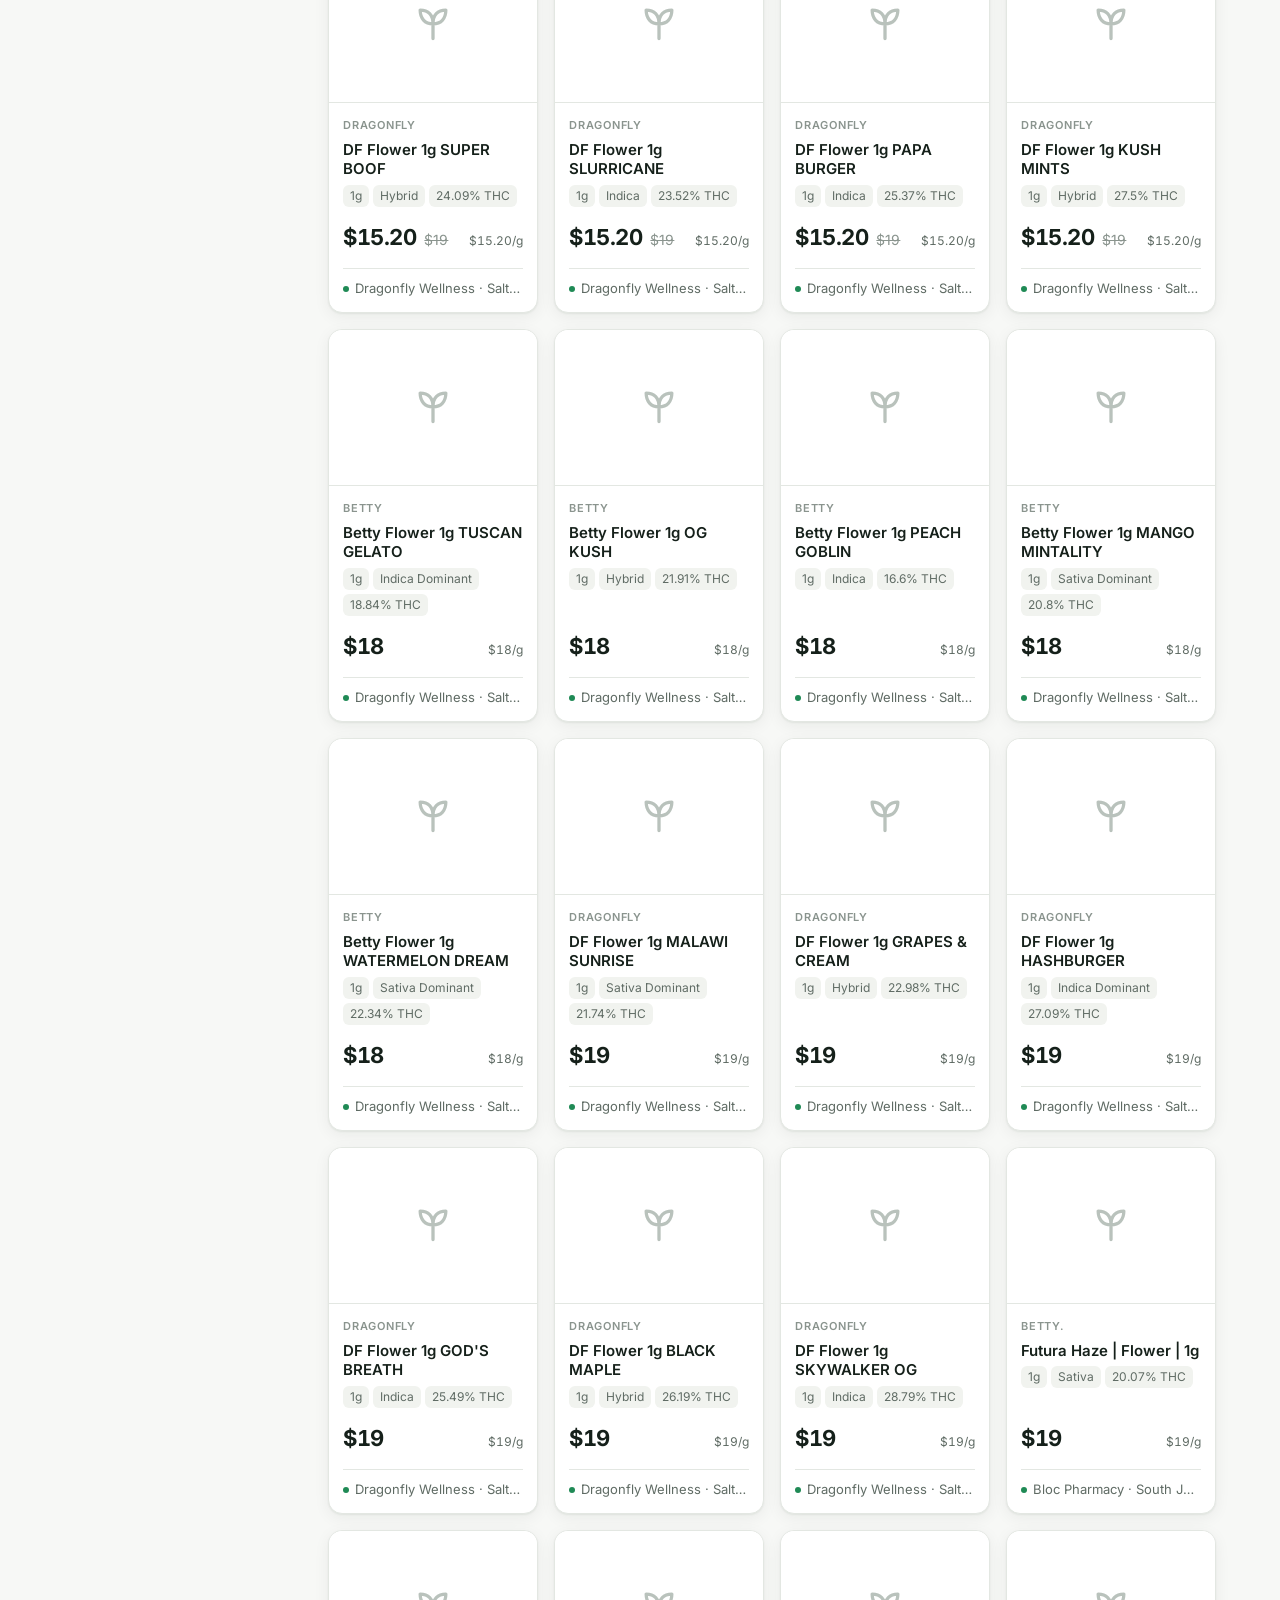
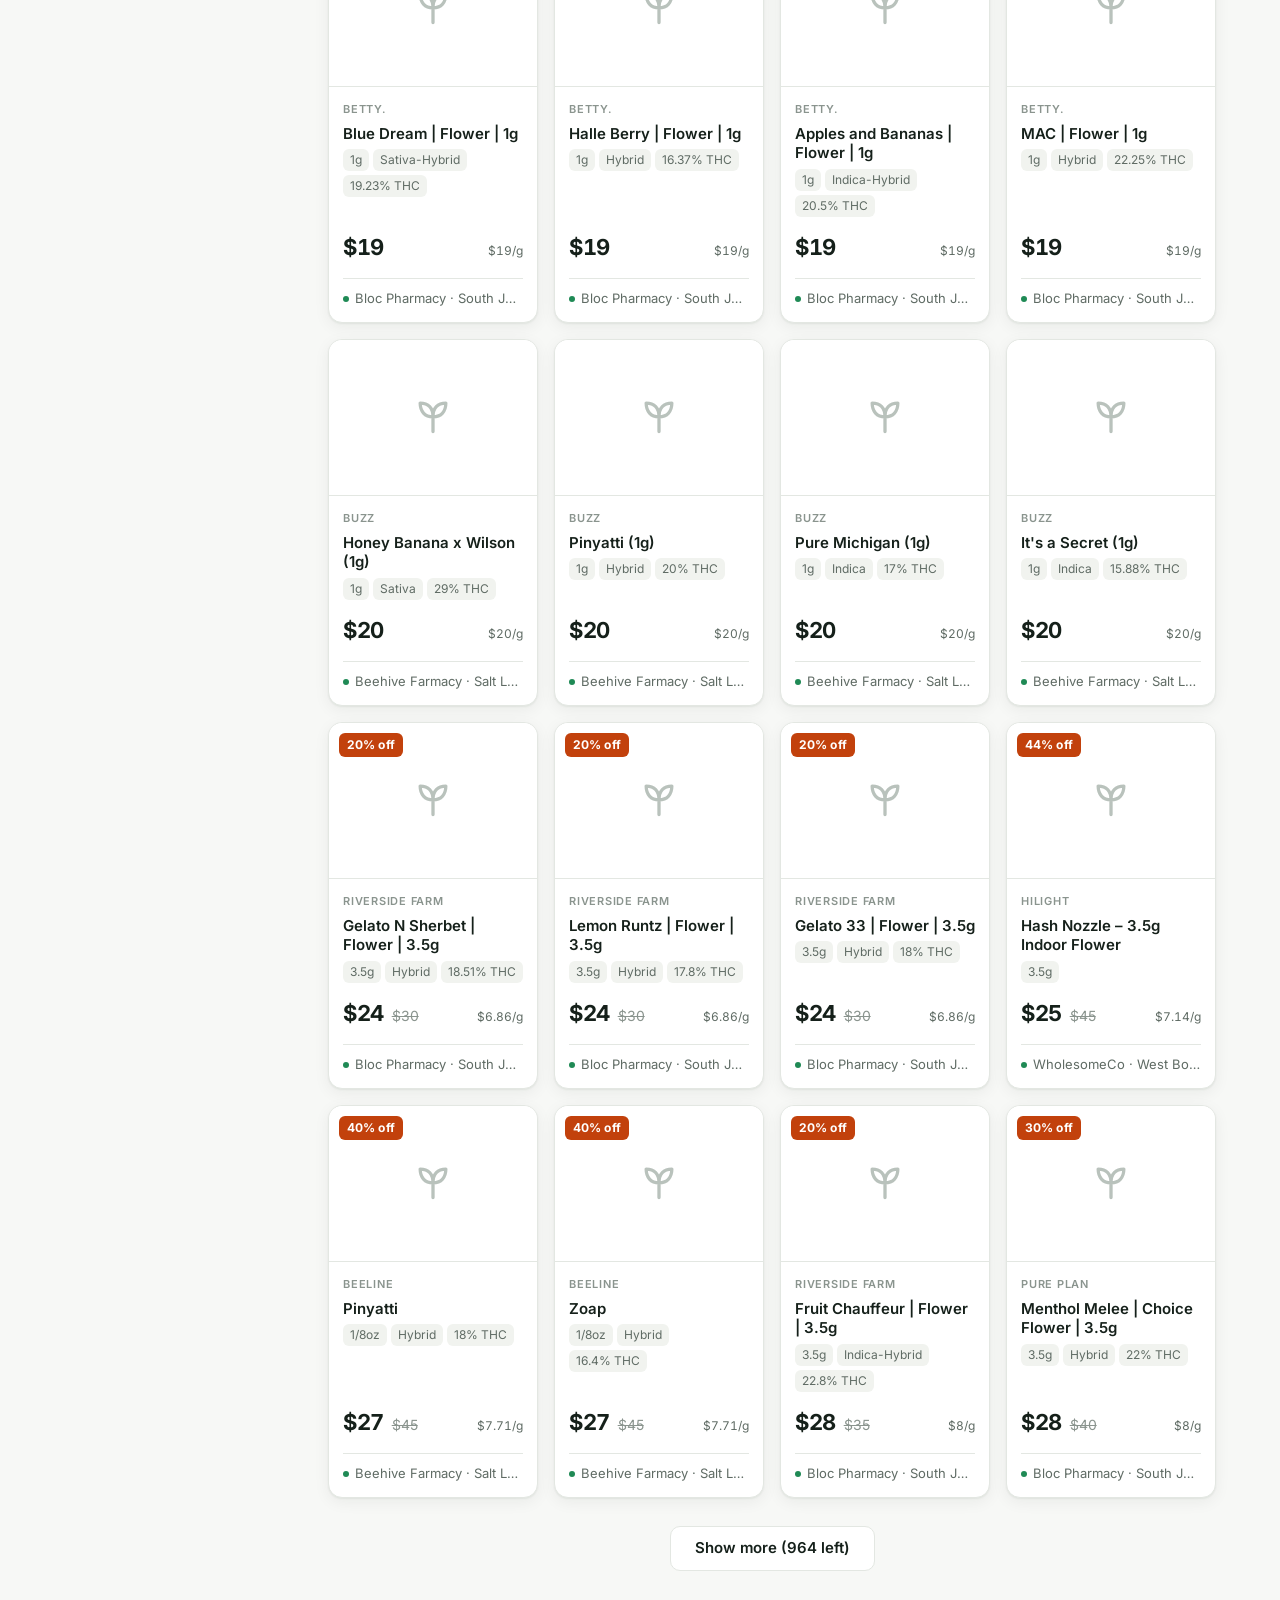
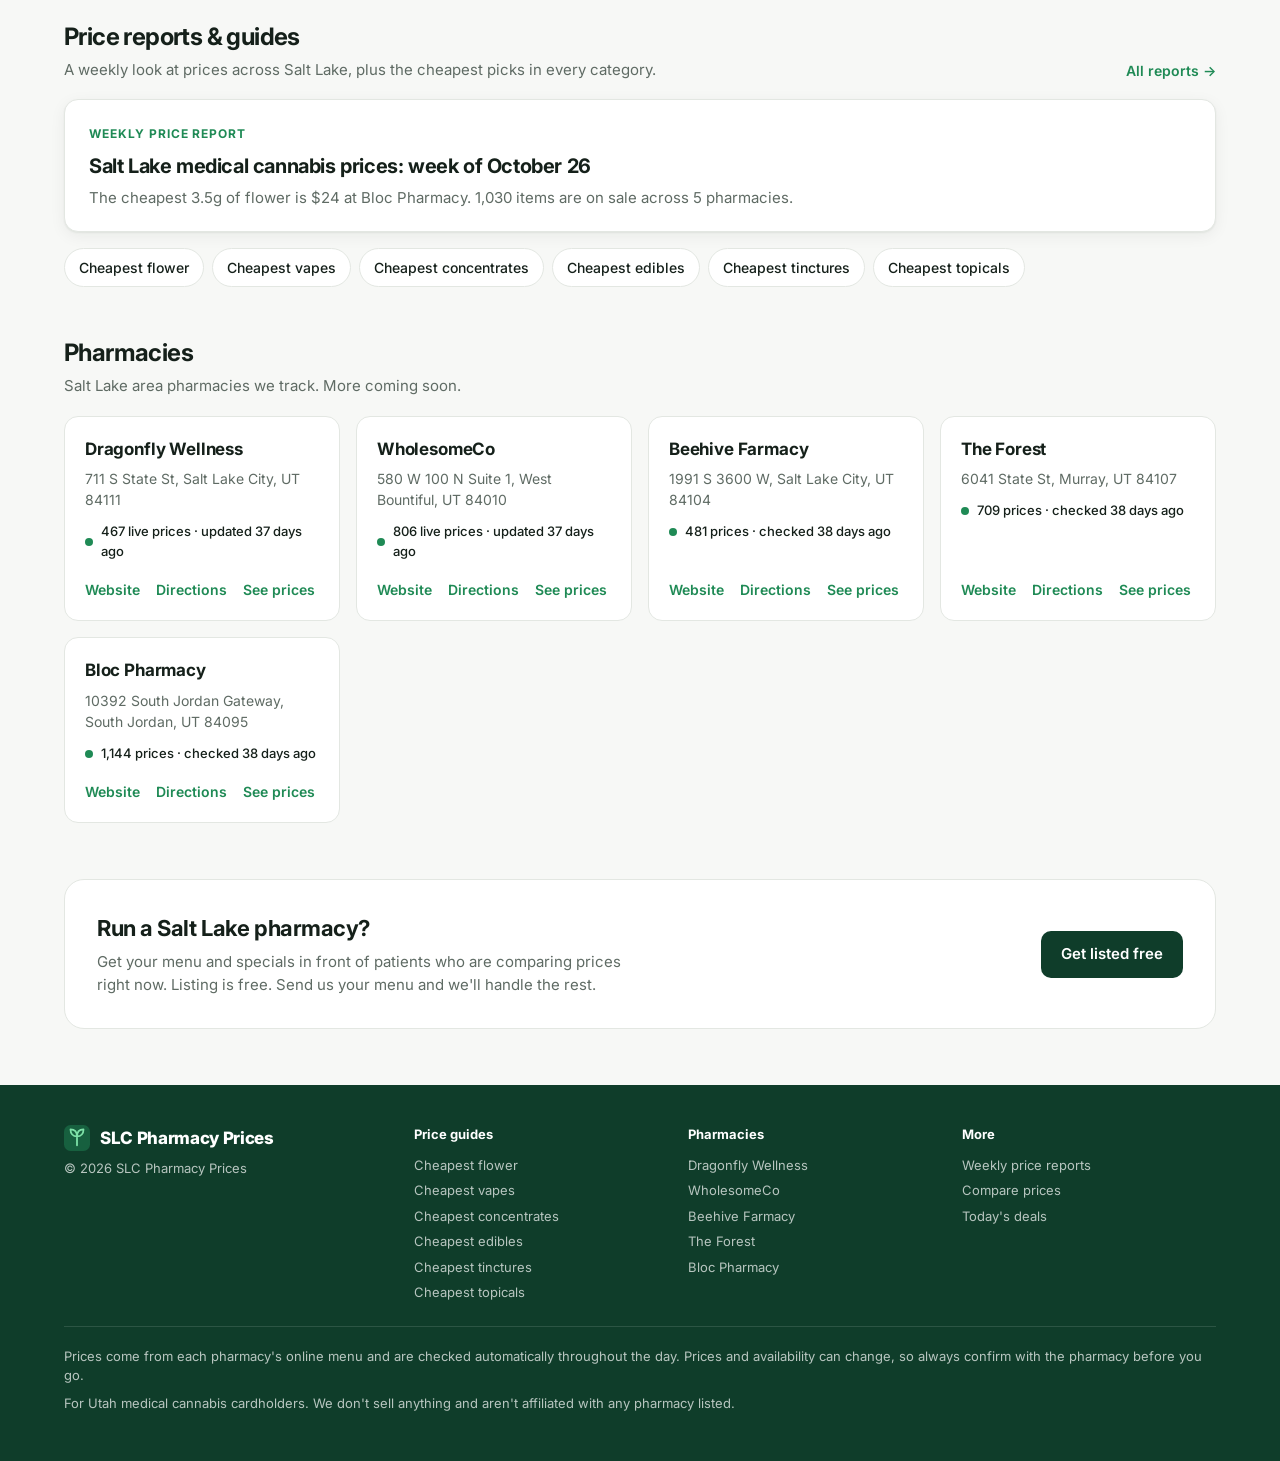
==== commit 66463617: "Add price high-to-low and THC low-to-high sorts Co-Authored-By: Claude Opus 5.5 <noreply@anthropic.c" ====
--- a/site/index.html
+++ b/site/index.html
@@ -83,9 +83,11 @@
             <label class="sr" for="sort">Sort by</label>
             <select id="sort">
               <option value="price">Price: low to high</option>
+              <option value="price-desc">Price: high to low</option>
               <option value="ppg">Price per gram: low to high</option>
               <option value="discount">Biggest discount</option>
               <option value="thc">THC: high to low</option>
+              <option value="thc-asc">THC: low to high</option>
             </select>
           </div>
           <div class="count" id="count" aria-live="polite"></div>
@@ -305,7 +307,10 @@
     price: (a, b) => a.price - b.price,
     ppg: (a, b) => (a.price_per_gram ?? 1e9) - (b.price_per_gram ?? 1e9) || a.price - b.price,
     discount: (a, b) => pctOff(b) - pctOff(a) || a.price - b.price,
+    "price-desc": (a, b) => b.price - a.price,
     thc: (a, b) => (b.thc ?? -1) - (a.thc ?? -1),
+    // Products with no THC listed go last, not first.
+    "thc-asc": (a, b) => (a.thc ?? 1e9) - (b.thc ?? 1e9) || a.price - b.price,
   }[state.sort];
   const list = data.products.filter((p) => inScope(p)).sort(by);
   $("count").textContent = `${list.length.toLocaleString()} ${list.length === 1 ? "product" : "products"}`;
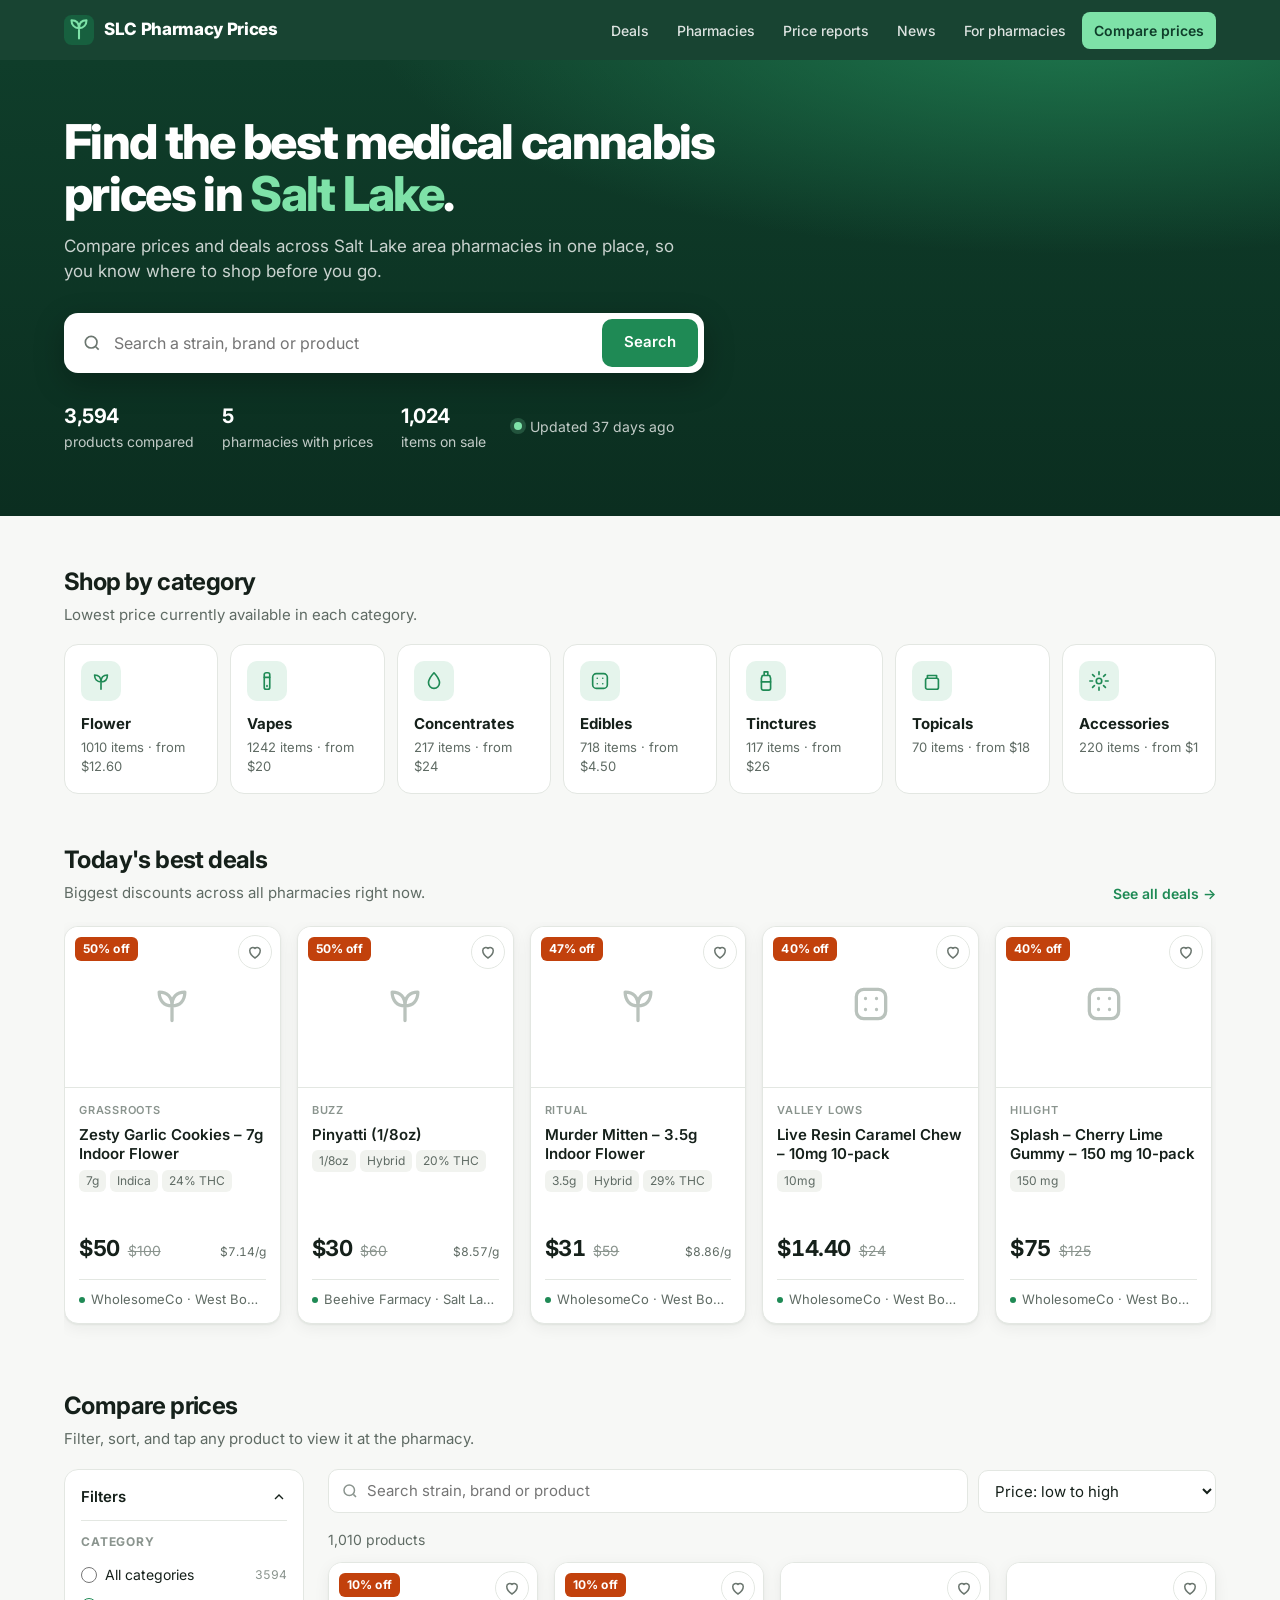
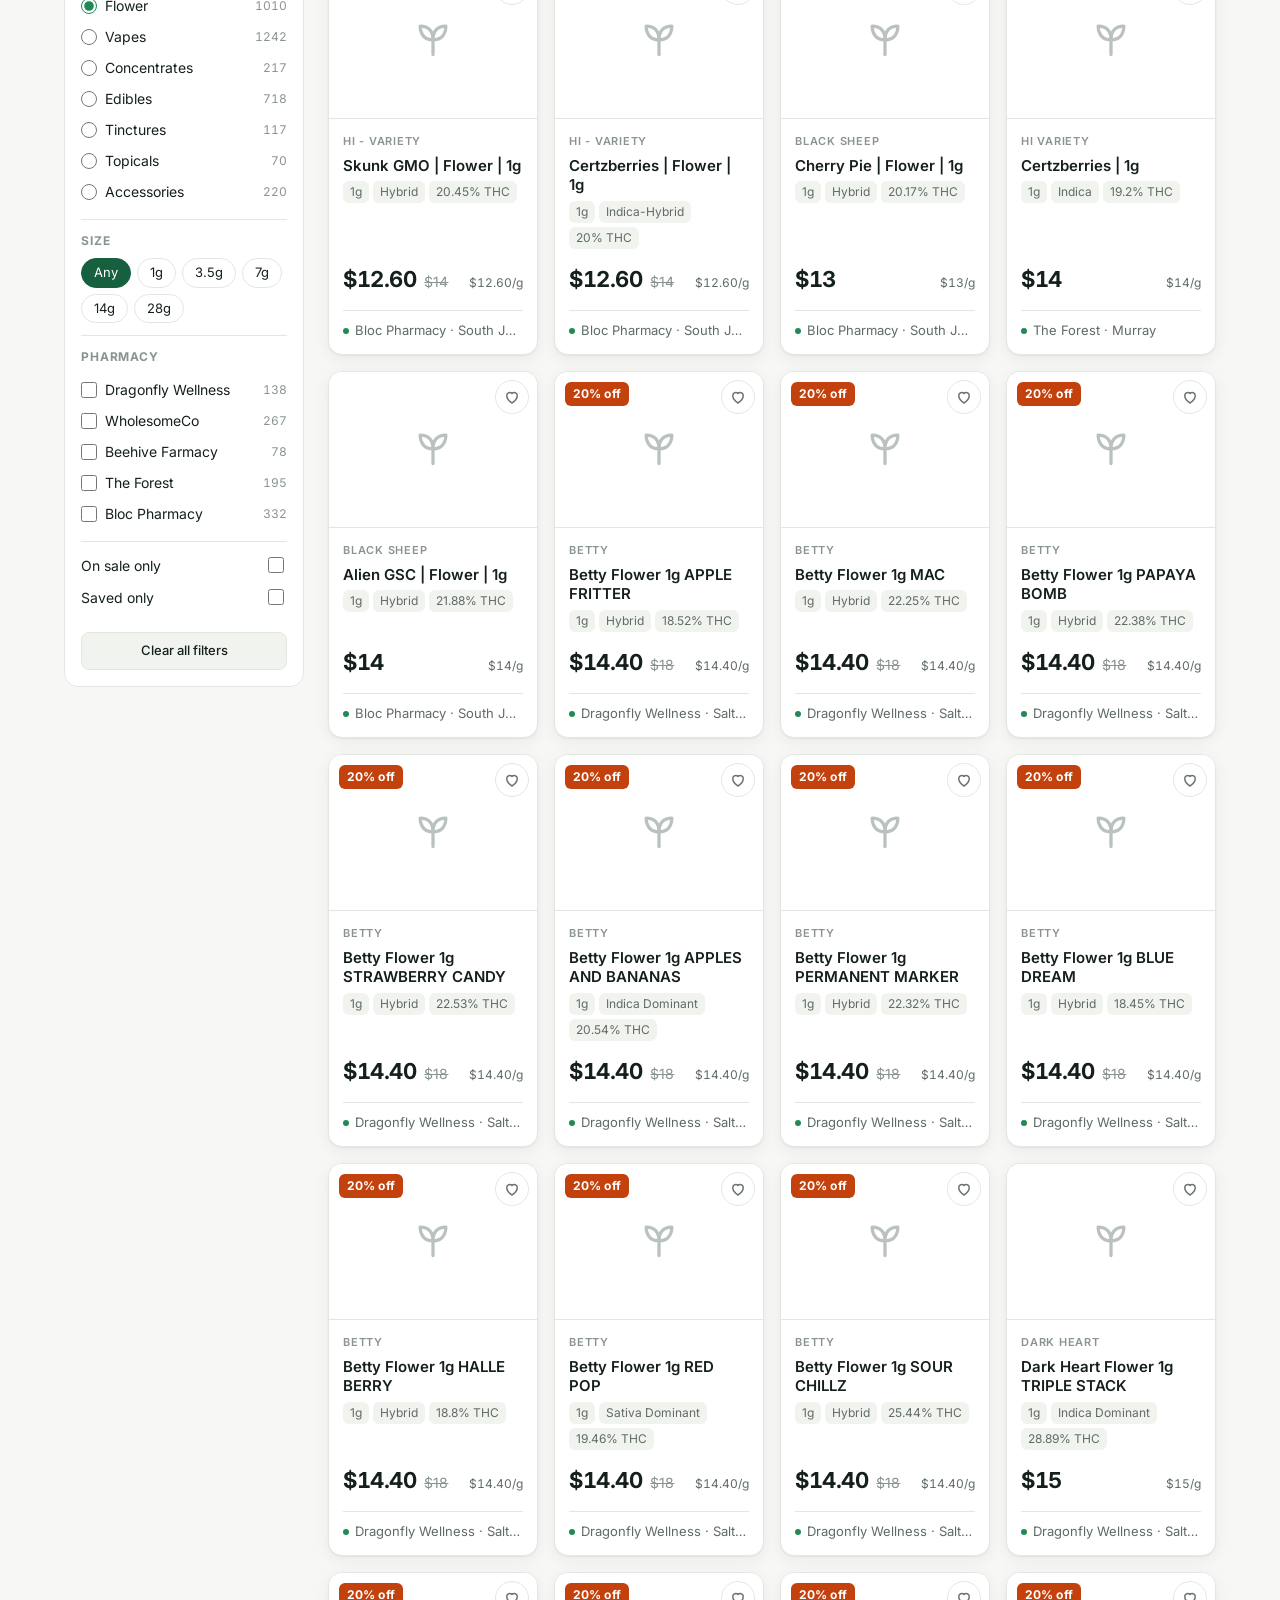
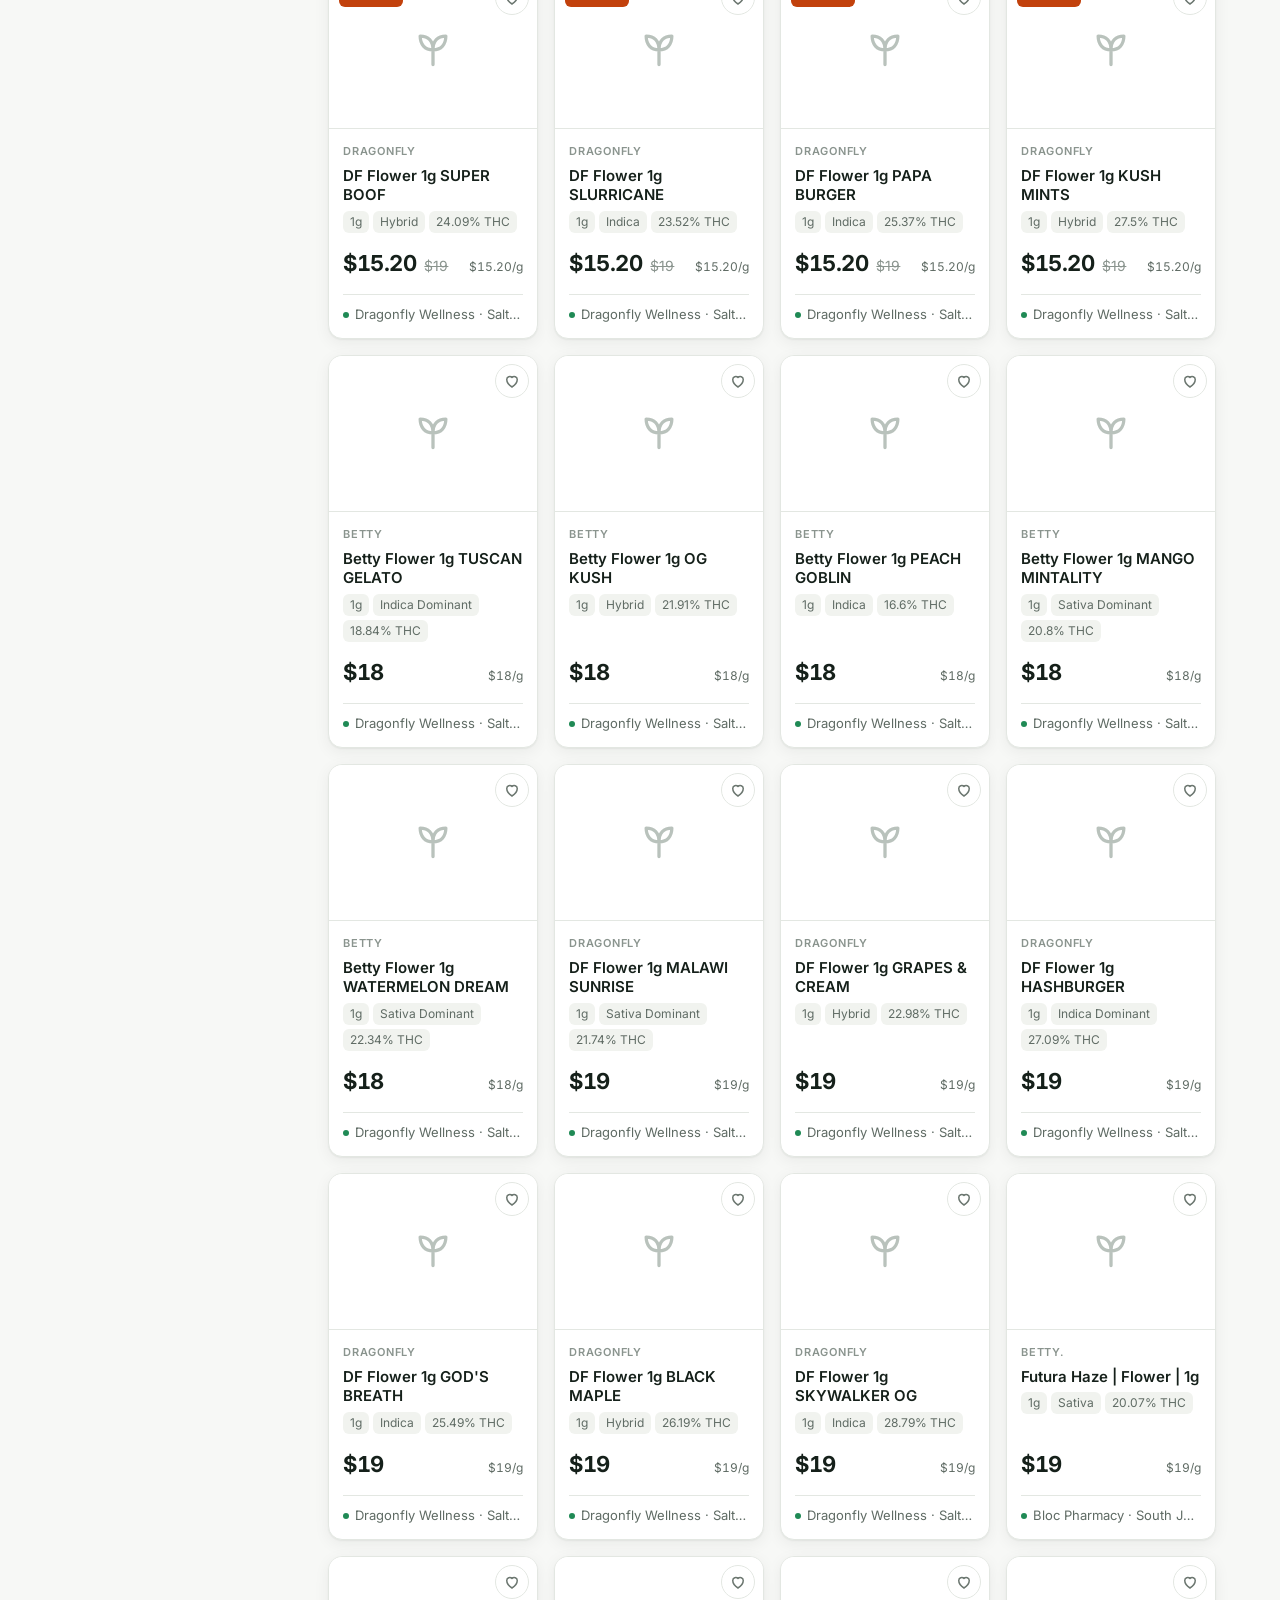
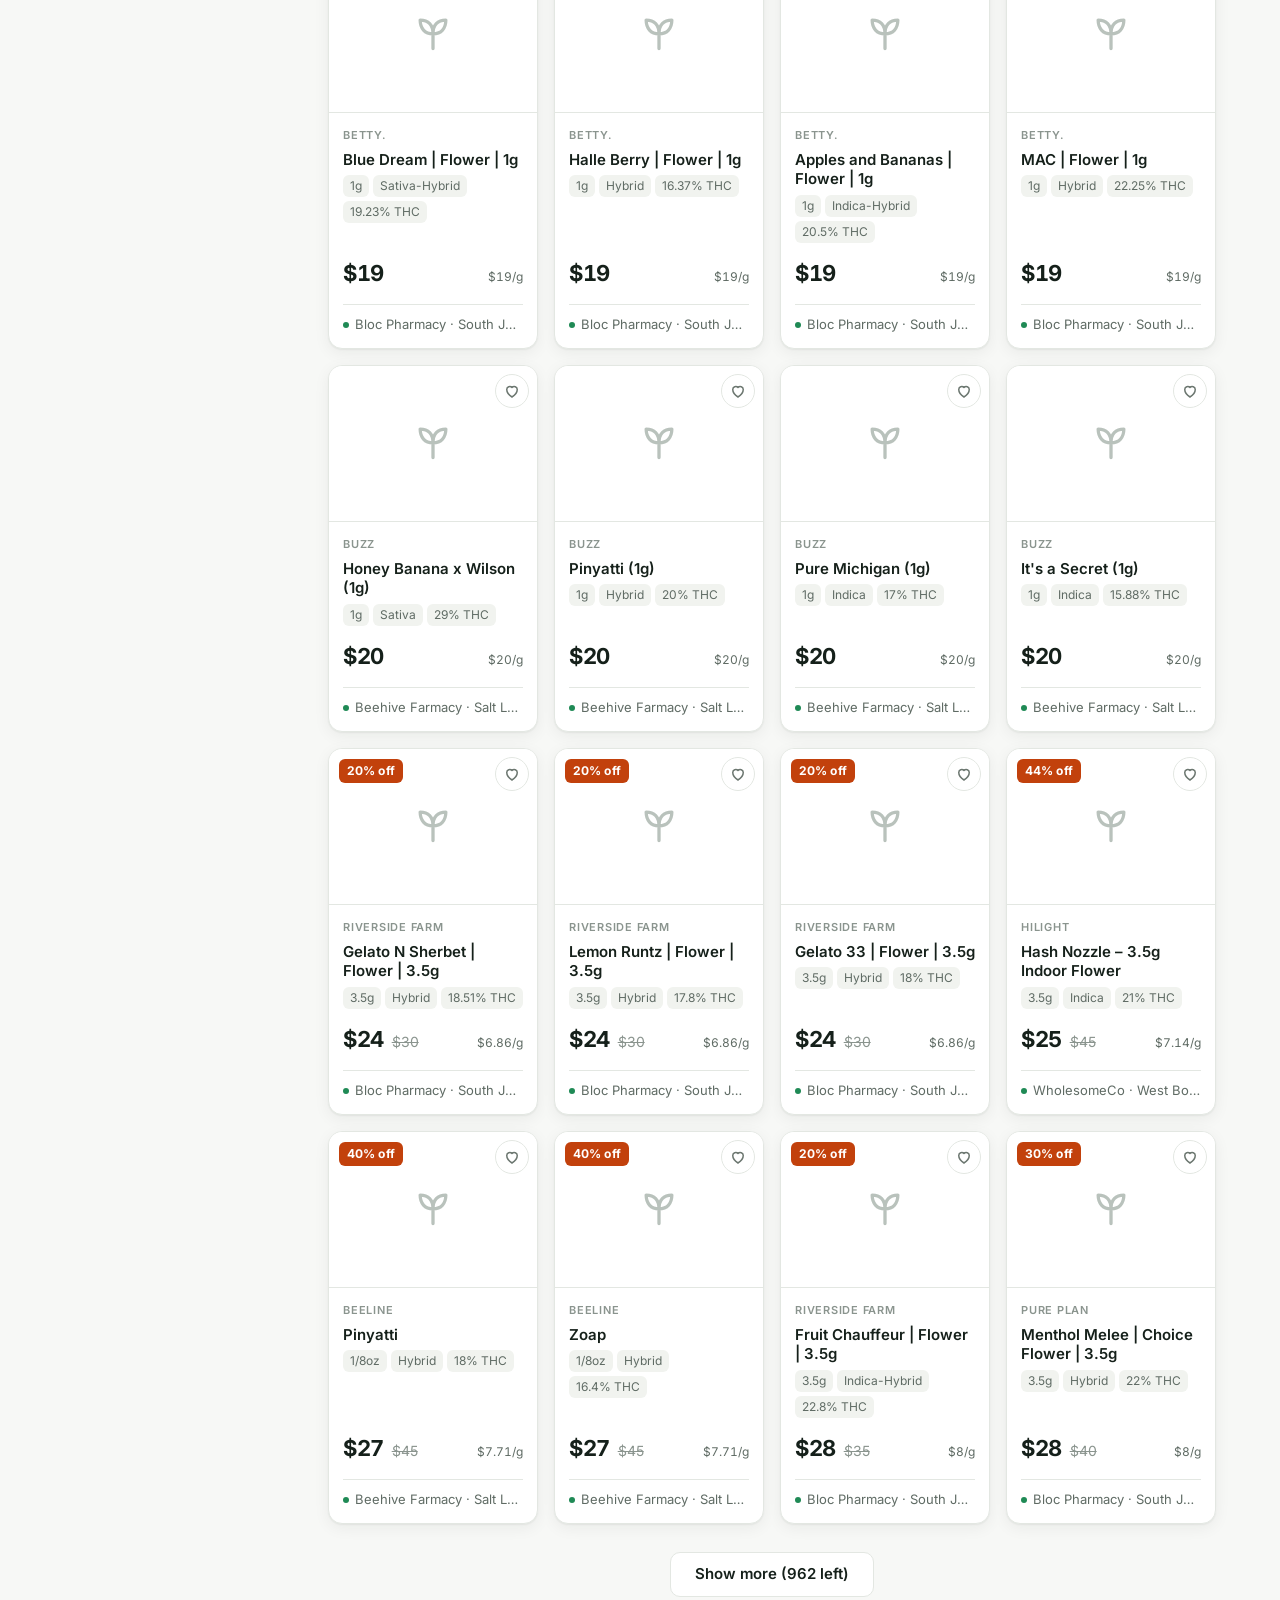
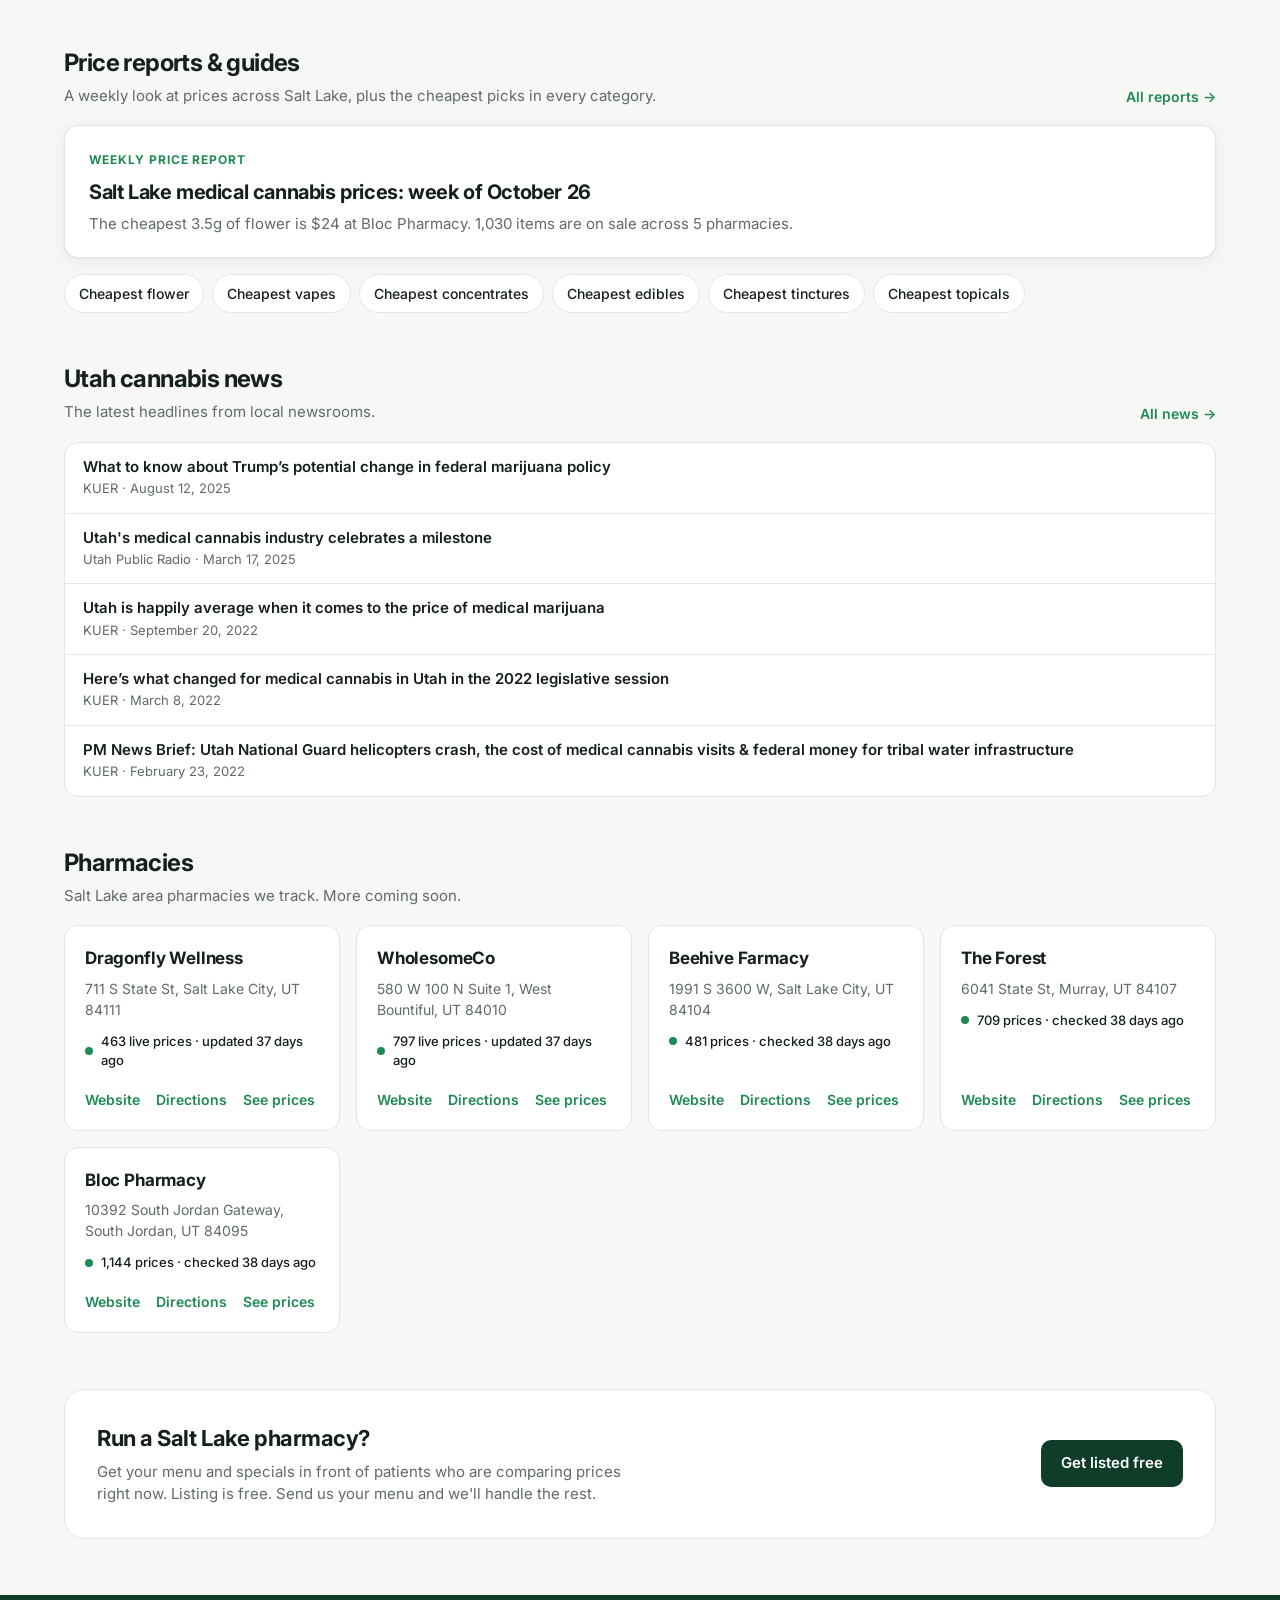
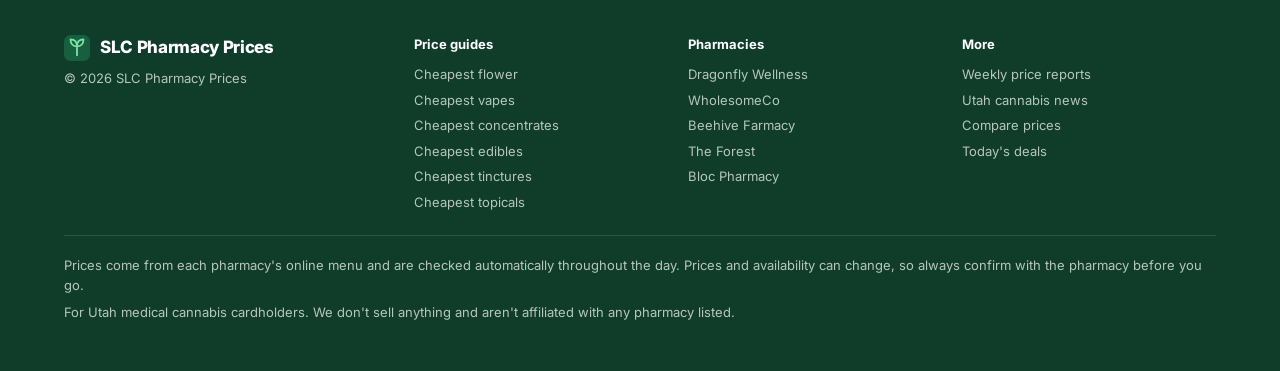
==== commit 575c073c: "Add Utah cannabis news, saved items with price-drop badges, and visit counter hookup - scraper/news." ====
--- a/site/index.html
+++ b/site/index.html
@@ -27,6 +27,7 @@
       <a href="#deals">Deals</a>
       <a href="#pharmacies">Pharmacies</a>
       <a href="reports/">Price reports</a>
+      <a href="news/">News</a>
       <a href="#for-pharmacies">For pharmacies</a>
       <a class="primary" href="#compare">Compare prices</a>
     </nav>
@@ -70,7 +71,8 @@
           <div class="fgroup"><h3>Category</h3><div id="fCat"></div></div>
           <div class="fgroup" id="fSizeWrap"><h3>Size</h3><div class="pills" id="fSize"></div></div>
           <div class="fgroup"><h3>Pharmacy</h3><div id="fStore"></div></div>
-          <div class="fgroup"><label class="toggle">On sale only <input type="checkbox" id="fSale"></label></div>
+          <div class="fgroup"><label class="toggle">On sale only <input type="checkbox" id="fSale"></label>
+            <label class="toggle" style="margin-top:10px">Saved only <input type="checkbox" id="fSaved"></label></div>
           <button class="clear" id="clear" type="button">Clear all filters</button>
         </details>
         <div>
@@ -90,6 +92,7 @@
               <option value="thc-asc">THC: low to high</option>
             </select>
           </div>
+          <div class="savedbar" id="savedBar" hidden></div>
           <div class="count" id="count" aria-live="polite"></div>
           <div class="grid" id="list"><div class="skeleton"></div><div class="skeleton"></div><div class="skeleton"></div></div>
           <button class="more" id="more" type="button" hidden>Show more</button>
@@ -117,6 +120,14 @@
       </div>
     </section>
 
+    <section id="news" aria-labelledby="newsH">
+      <div class="head">
+        <div><h2 id="newsH">Utah cannabis news</h2><p>The latest headlines from local newsrooms.</p></div>
+        <a class="link" href="news/">All news →</a>
+      </div>
+      <ul class="newslist" id="newsList"></ul>
+    </section>
+
     <section id="pharmacies" aria-labelledby="phH">
       <div class="head"><div><h2 id="phH">Pharmacies</h2><p>Salt Lake area pharmacies we track. More coming soon.</p></div></div>
       <div class="stores" id="stores"></div>
@@ -154,6 +165,7 @@
     <div class="flinks">
       <h4>More</h4>
       <a href="reports/">Weekly price reports</a>
+      <a href="news/">Utah cannabis news</a>
       <a href="#compare">Compare prices</a>
       <a href="#deals">Today's deals</a>
     </div>
@@ -167,6 +179,8 @@
 <script>
 // Set this to your contact email to show the "Get listed free" button.
 const CONTACT_EMAIL = "";
+// Set this to your GoatCounter code (the "slcprices" in slcprices.goatcounter.com) to count visits.
+const GOATCOUNTER = "";
 
 const PAGE = 48;
 const ORDER = ["Flower", "Vapes", "Concentrates", "Edibles", "Tinctures", "Topicals", "Accessories"];
@@ -183,7 +197,14 @@
 const icon = (cat, size = 22) => `<svg width="${size}" height="${size}" viewBox="0 0 24 24" fill="none" stroke="currentColor" stroke-width="1.8" stroke-linecap="round" stroke-linejoin="round" aria-hidden="true">${ICONS[cat] || ICONS.Accessories}</svg>`;
 
 // Start on Flower: across all categories, $1 accessories crowd the top of a price sort.
-const state = { q: "", cat: "Flower", stores: new Set(), sale: false, sort: "price", size: null, shown: PAGE };
+const state = { q: "", cat: "Flower", stores: new Set(), sale: false, saved: false, sort: "price", size: null, shown: PAGE };
+
+// Saved items live in this browser only: { "store|name|size": price when saved }.
+const pkey = (p) => [p.store, p.name, p.size].join("|");
+let saved = {};
+try { saved = JSON.parse(localStorage.getItem("saved") || "{}"); } catch {}
+function persist() { try { localStorage.setItem("saved", JSON.stringify(saved)); } catch {} }
+const dropOf = (p) => (pkey(p) in saved ? Math.round((saved[pkey(p)] - p.price) * 100) / 100 : 0);
 // Links from the guide and pharmacy pages open the comparison pre-filtered (?cat=Vapes&store=wholesomeco).
 const params = new URLSearchParams(location.search);
 if (params.has("cat")) state.cat = params.get("cat");
@@ -218,17 +239,22 @@
   const img = p.image
     ? `<img src="${esc(p.image)}" alt="" loading="lazy" decoding="async" onerror="this.replaceWith(Object.assign(document.createElement('span'),{className:'ph',innerHTML:this.dataset.ph}))" data-ph='${icon(p.category, 44)}'>`
     : `<span class="ph">${icon(p.category, 44)}</span>`;
-  return `<a class="card" href="${esc(p.url || s.website)}" target="_blank" rel="noopener">
-    <div class="thumb">${img}${off ? `<span class="tag">${off}% off</span>` : ""}</div>
+  const k = pkey(p), isSaved = k in saved, drop = dropOf(p);
+  return `<article class="card">
+    <div class="thumb">${img}${off ? `<span class="tag">${off}% off</span>` : ""}
+      <button class="save" type="button" data-key="${esc(k)}" aria-pressed="${isSaved}" aria-label="${isSaved ? "Remove from saved" : "Save to watch the price"}" title="${isSaved ? "Saved" : "Save to watch the price"}">
+        <svg width="18" height="18" viewBox="0 0 24 24" stroke="currentColor" stroke-width="2" stroke-linecap="round" stroke-linejoin="round" aria-hidden="true"><path d="M12 20s-7-4.4-7-10a4 4 0 0 1 7-2.6A4 4 0 0 1 19 10c0 5.6-7 10-7 10z"/></svg>
+      </button></div>
     <div class="body">
       <span class="brand">${esc(p.brand || p.category)}</span>
-      <span class="name">${esc(p.name)}</span>
+      <a class="name" href="${esc(p.url || s.website)}" target="_blank" rel="noopener">${esc(p.name)}</a>
+      ${drop >= 0.01 ? `<span class="dropped">↓ ${money(drop)} since you saved it</span>` : ""}
       ${chips.length ? `<span class="chips">${chips.map((c) => `<span class="chip-s">${esc(c)}</span>`).join("")}</span>` : ""}
       <span class="price"><strong>${money(p.price)}</strong>${off ? `<s>${money(p.regular_price)}</s>` : ""}
         ${p.price_per_gram ? `<span class="ppg">${money(p.price_per_gram)}/g</span>` : ""}</span>
       <span class="store-line"><span class="dot"></span><span>${esc(s.name)} · ${esc(s.city)}</span></span>
     </div>
-  </a>`;
+  </article>`;
 }
 
 function renderStats() {
@@ -280,6 +306,7 @@
   return (skip === "cat" || !state.cat || p.category === state.cat) &&
     (skip === "store" || !state.stores.size || state.stores.has(p.store)) &&
     (!state.sale || p.on_sale) &&
+    (!state.saved || pkey(p) in saved) &&
     (skip === "size" || state.size == null || p.grams === state.size) &&
     state.q.toLowerCase().split(/\s+/).filter(Boolean).every((w) => (p.name + " " + p.brand).toLowerCase().includes(w));
 }
@@ -298,6 +325,7 @@
   $("fSize").innerHTML = ["", ...sizes].map((g) =>
     `<button class="pill" type="button" data-size="${g}" aria-pressed="${String(state.size ?? "") === String(g)}">${g === "" ? "Any" : fmtG(g)}</button>`).join("");
   $("fSale").checked = state.sale;
+  $("fSaved").checked = state.saved;
   $("sort").value = state.sort;
   if ($("q").value !== state.q) $("q").value = state.q;
 }
@@ -325,6 +353,7 @@
   if ("cat" in changes && !(SIZES[state.cat] || []).includes(state.size)) state.size = null;
   renderFilters();
   renderList();
+  renderSavedBar();
 }
 
 const goCompare = () => $("compare").scrollIntoView();
@@ -333,6 +362,33 @@
 $("q").addEventListener("input", (e) => update({ q: e.target.value }));
 $("sort").addEventListener("change", (e) => update({ sort: e.target.value }));
 $("fSale").addEventListener("change", (e) => update({ sale: e.target.checked }));
+$("fSaved").addEventListener("change", (e) => update(e.target.checked ? { saved: true, cat: "" } : { saved: false }));
+
+function renderSavedBar() {
+  const mine = data.products.filter((p) => pkey(p) in saved);
+  const dropped = mine.filter((p) => dropOf(p) >= 0.01).length;
+  $("savedBar").hidden = !mine.length || state.saved;
+  $("savedBar").innerHTML = `<span>♥ ${mine.length} saved${dropped ? ` · <b>${dropped} cheaper since you saved ${dropped === 1 ? "it" : "them"}</b>` : ""}</span>
+    <button type="button" class="link" id="showSaved">Show saved</button>`;
+}
+$("savedBar").addEventListener("click", (e) => { if (e.target.id === "showSaved") update({ saved: true, cat: "" }); });
+
+// Save buttons work in every card list (deals rail and comparison grid).
+document.addEventListener("click", (e) => {
+  const btn = e.target.closest(".save");
+  if (!btn) return;
+  const k = btn.dataset.key;
+  if (k in saved) delete saved[k];
+  else saved[k] = data.products.find((p) => pkey(p) === k)?.price;
+  persist();
+  document.querySelectorAll(`.save[data-key="${CSS.escape(k)}"]`).forEach((b) => {
+    b.setAttribute("aria-pressed", k in saved);
+    b.setAttribute("aria-label", k in saved ? "Remove from saved" : "Save to watch the price");
+    b.title = k in saved ? "Saved" : "Save to watch the price";
+  });
+  renderSavedBar();
+  if (state.saved) renderList();
+});
 $("fCat").addEventListener("change", (e) => update({ cat: e.target.value }));
 $("fStore").addEventListener("change", (e) => {
   e.target.checked ? state.stores.add(e.target.value) : state.stores.delete(e.target.value);
@@ -342,7 +398,7 @@
   const v = e.target.closest("[data-size]")?.dataset.size;
   if (v !== undefined) update({ size: v === "" ? null : Number(v) });
 });
-$("clear").addEventListener("click", () => { state.stores.clear(); update({ q: "", cat: "", sale: false, size: null }); });
+$("clear").addEventListener("click", () => { state.stores.clear(); update({ q: "", cat: "", sale: false, saved: false, size: null }); });
 $("cats").addEventListener("click", (e) => {
   const c = e.target.closest("[data-cat]")?.dataset.cat;
   if (c) { update({ cat: c }); goCompare(); }
@@ -358,6 +414,11 @@
 if (CONTACT_EMAIL) {
   $("ctaBtn").href = "mailto:" + CONTACT_EMAIL + "?subject=" + encodeURIComponent("List my pharmacy on SLC Pharmacy Prices");
   $("ctaBtn").hidden = false;
+}
+if (GOATCOUNTER) {
+  document.head.appendChild(Object.assign(document.createElement("script"), {
+    async: true, src: "https://gc.zgo.at/count.js", dataset: { goatcounter: `https://${GOATCOUNTER}.goatcounter.com/count` },
+  }));
 }
 // Open the filter panel on wide screens; it collapses on phones.
 const wide = matchMedia("(min-width: 900px)");
@@ -379,6 +440,13 @@
   $("list").innerHTML = `<div class="empty">Couldn't load prices right now. Please refresh in a minute.</div>`;
 });
 
+fetch("news/news.json", { cache: "no-cache" }).then((r) => r.json()).then((list) => {
+  const date = (iso) => new Date(iso).toLocaleDateString("en-US", { month: "long", day: "numeric", year: "numeric" });
+  $("newsList").innerHTML = list.slice(0, 5).map((a) => `<li><a href="${esc(a.url)}" target="_blank" rel="noopener">${esc(a.title)}</a>
+    <span>${esc(a.source)} · ${date(a.published)}</span></li>`).join("");
+  if (!list.length) $("news").hidden = true;
+}).catch(() => ($("news").hidden = true));
+
 fetch("reports/index.json", { cache: "no-cache" }).then((r) => r.json()).then((list) => {
   const r = list[0];
   if (!r) return;
--- a/site/style.css
+++ b/site/style.css
@@ -230,3 +230,27 @@
 .faq summary { font-weight: 600; cursor: pointer; }
 .faq p { margin: 10px 0 0; color: var(--muted); }
 .rlist { display: grid; gap: 12px; }
+
+/* News */
+.newslist { list-style: none; margin: 0; padding: 0; background: var(--surface); border: 1px solid var(--line); border-radius: var(--radius); }
+.newslist li { padding: 14px 18px; border-bottom: 1px solid var(--line); display: flex; flex-direction: column; gap: 2px; }
+.newslist li:last-child { border-bottom: 0; }
+.newslist a { font-weight: 600; text-decoration: none; line-height: 1.35; }
+.newslist a:hover { color: var(--accent); }
+.newslist span { font-size: 13px; color: var(--muted); }
+
+/* Saved items */
+.card { position: relative; }
+.card .name { text-decoration: none; }
+.card .name::after { content: ""; position: absolute; inset: 0; z-index: 1; }
+.save { position: absolute; top: 8px; right: 8px; z-index: 2; width: 34px; height: 34px; border-radius: 50%; border: 1px solid var(--line);
+  background: rgba(255,255,255,.92); color: #6b766f; display: grid; place-items: center; cursor: pointer; padding: 0; }
+.save svg { fill: none; }
+.save:hover { color: var(--sale); }
+.save[aria-pressed=true] { color: #e0457b; border-color: #f3b4c9; }
+.save[aria-pressed=true] svg { fill: currentColor; }
+.dropped { font-size: 12px; font-weight: 600; color: var(--accent); background: var(--accent-soft); border-radius: 6px; padding: 2px 7px; align-self: flex-start; }
+.savedbar { display: flex; align-items: center; justify-content: space-between; gap: 12px; flex-wrap: wrap; background: var(--accent-soft);
+  border-radius: var(--radius-sm); padding: 10px 14px; font-size: 14px; margin-bottom: 12px; }
+.savedbar .link { background: none; border: 0; cursor: pointer; padding: 0; }
+.savedbar[hidden] { display: none; }
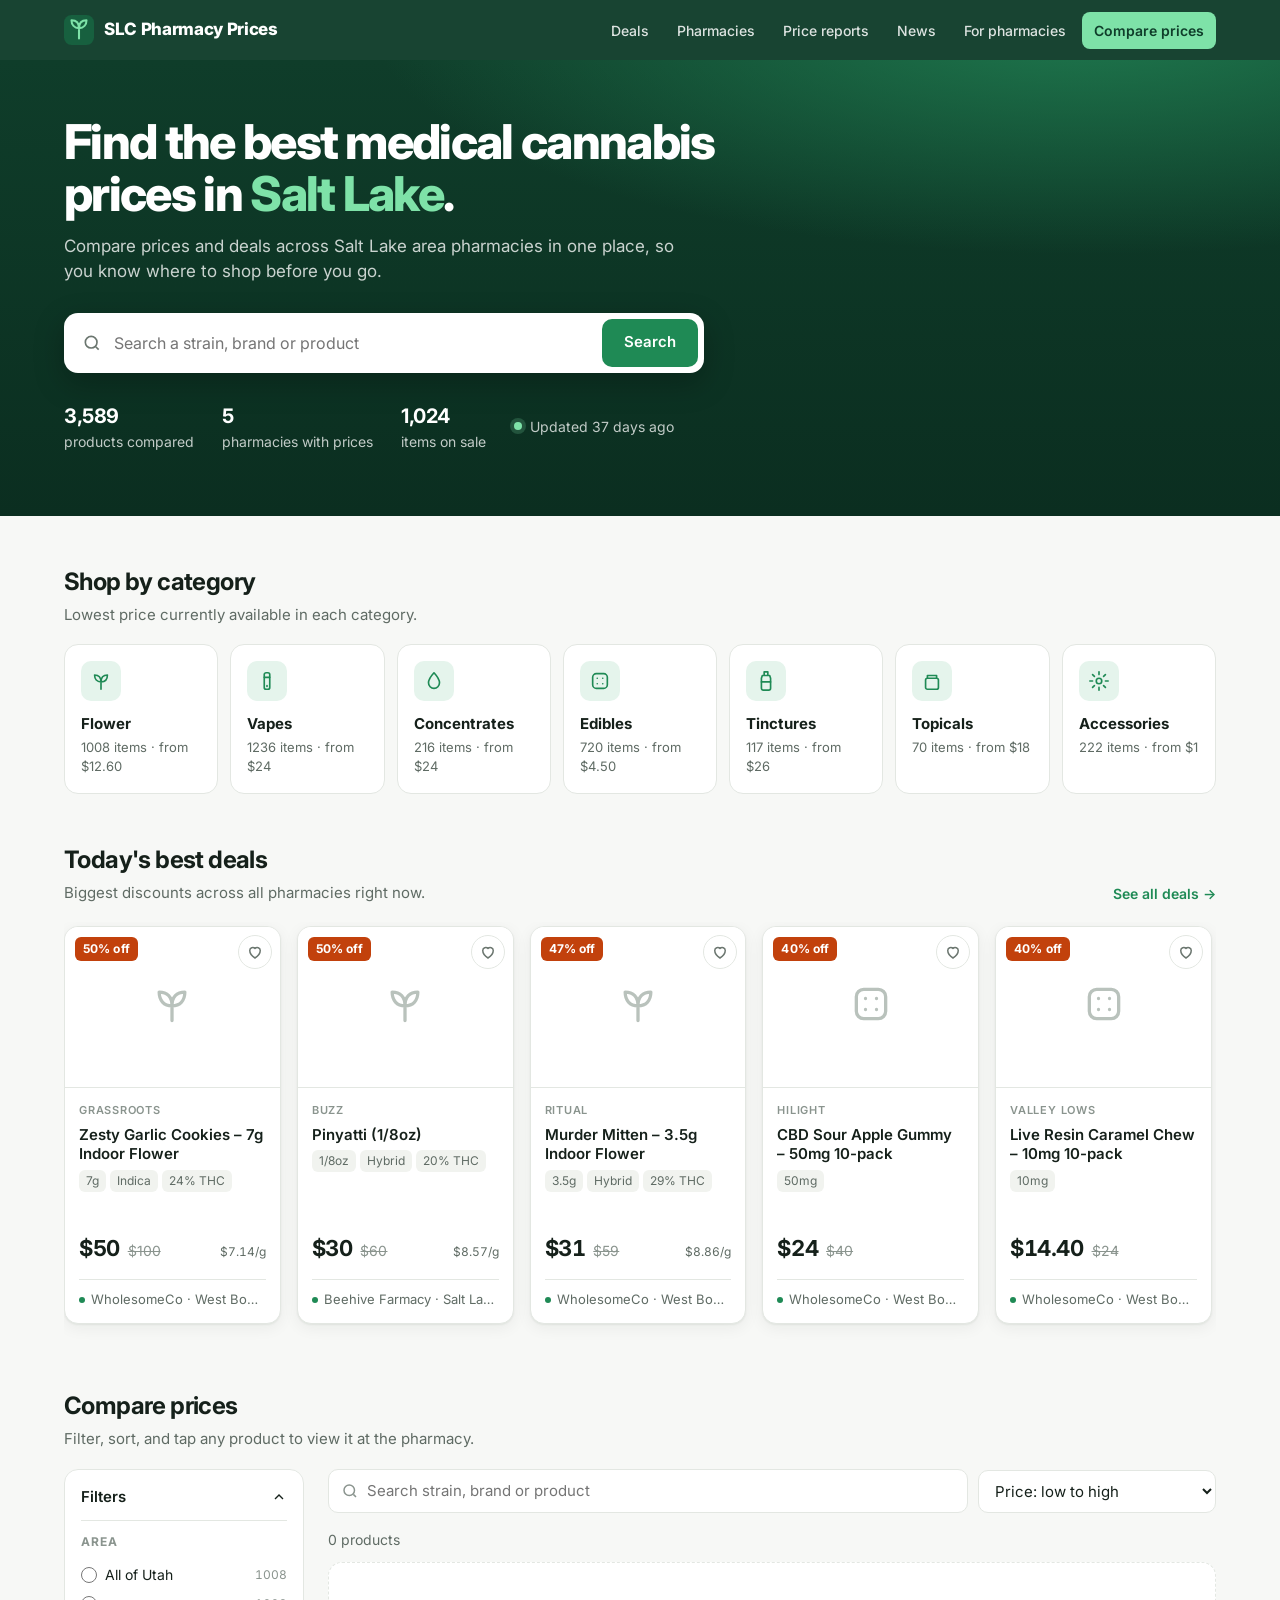
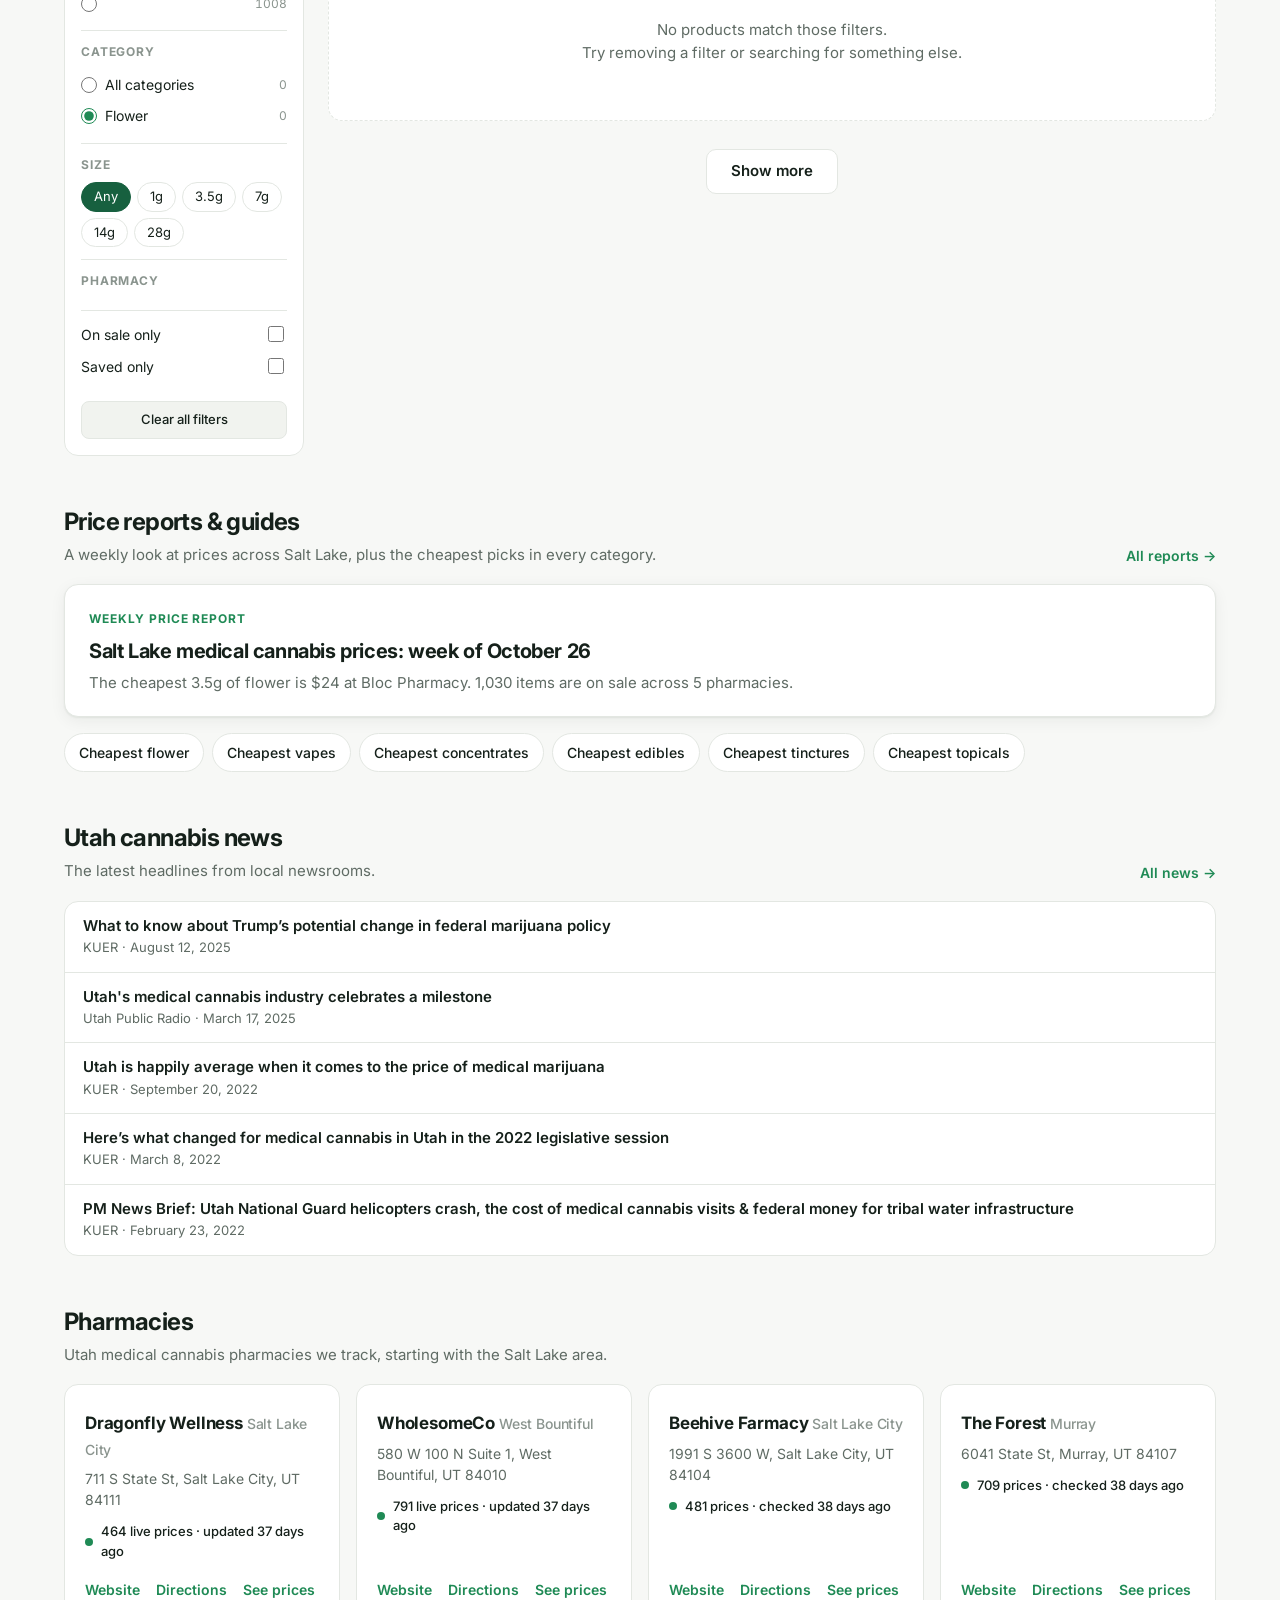
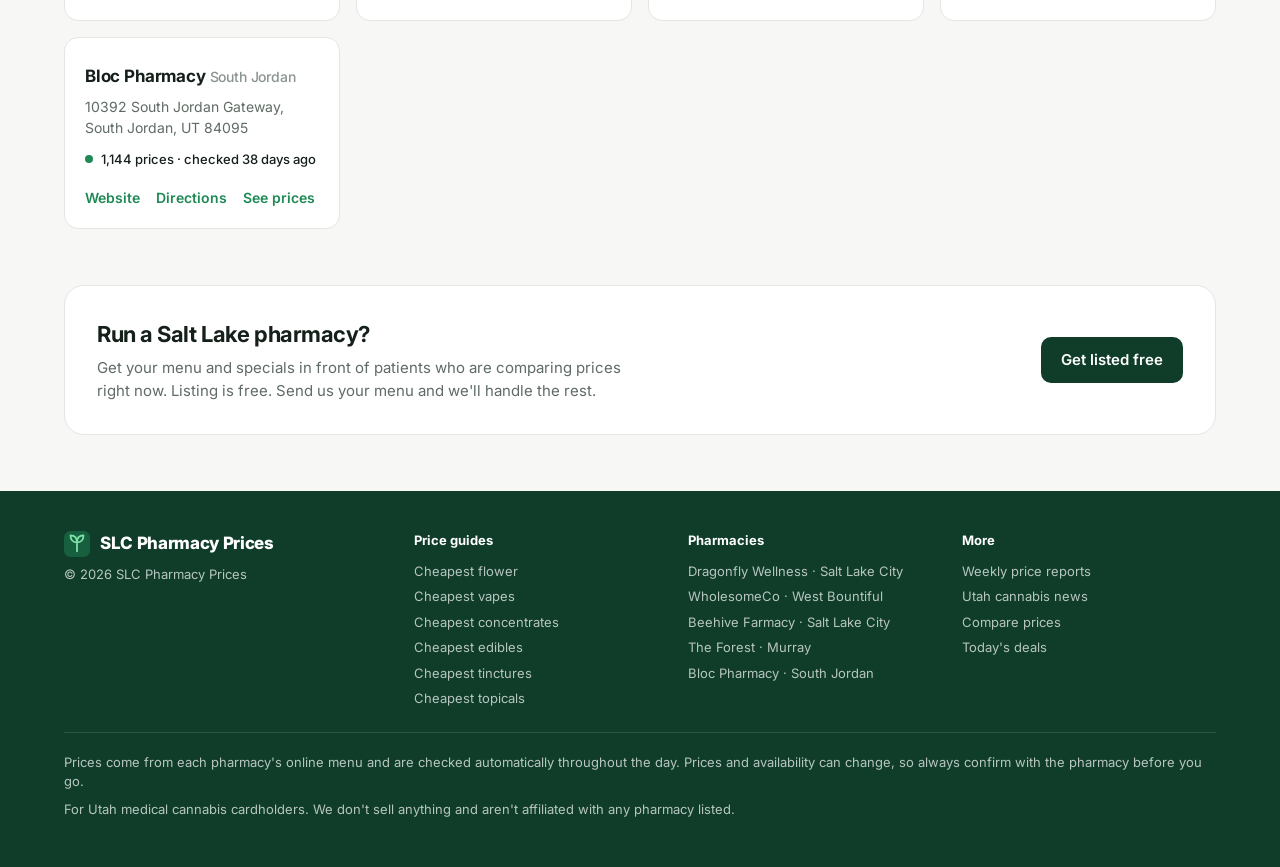
==== commit 84db5e40: "Add all 15 Utah pharmacies with an area filter - Dragonfly Price is read automatically, like Dragonf" ====
--- a/site/index.html
+++ b/site/index.html
@@ -68,6 +68,7 @@
       <div class="layout">
         <details class="filters" id="filters">
           <summary>Filters <svg class="chev" width="16" height="16" viewBox="0 0 24 24" fill="none" stroke="currentColor" stroke-width="2"><path d="m6 9 6 6 6-6"/></svg></summary>
+          <div class="fgroup"><h3>Area</h3><div id="fArea"></div></div>
           <div class="fgroup"><h3>Category</h3><div id="fCat"></div></div>
           <div class="fgroup" id="fSizeWrap"><h3>Size</h3><div class="pills" id="fSize"></div></div>
           <div class="fgroup"><h3>Pharmacy</h3><div id="fStore"></div></div>
@@ -129,7 +130,7 @@
     </section>
 
     <section id="pharmacies" aria-labelledby="phH">
-      <div class="head"><div><h2 id="phH">Pharmacies</h2><p>Salt Lake area pharmacies we track. More coming soon.</p></div></div>
+      <div class="head"><div><h2 id="phH">Pharmacies</h2><p>Utah medical cannabis pharmacies we track, starting with the Salt Lake area.</p></div></div>
       <div class="stores" id="stores"></div>
     </section>
 
@@ -197,7 +198,9 @@
 const icon = (cat, size = 22) => `<svg width="${size}" height="${size}" viewBox="0 0 24 24" fill="none" stroke="currentColor" stroke-width="1.8" stroke-linecap="round" stroke-linejoin="round" aria-hidden="true">${ICONS[cat] || ICONS.Accessories}</svg>`;
 
 // Start on Flower: across all categories, $1 accessories crowd the top of a price sort.
-const state = { q: "", cat: "Flower", stores: new Set(), sale: false, saved: false, sort: "price", size: null, shown: PAGE };
+const state = { q: "", cat: "Flower", area: "Salt Lake area", stores: new Set(), sale: false, saved: false, sort: "price", size: null, shown: PAGE };
+// Remember the visitor's area so St. George shoppers don't have to switch every visit.
+try { state.area = localStorage.getItem("area") ?? state.area; } catch {}
 
 // Saved items live in this browser only: { "store|name|size": price when saved }.
 const pkey = (p) => [p.store, p.name, p.size].join("|");
@@ -208,7 +211,7 @@
 // Links from the guide and pharmacy pages open the comparison pre-filtered (?cat=Vapes&store=wholesomeco).
 const params = new URLSearchParams(location.search);
 if (params.has("cat")) state.cat = params.get("cat");
-if (params.get("store")) state.stores.add(params.get("store"));
+if (params.get("store")) { state.stores.add(params.get("store")); state.area = ""; }
 let data, storesById = {};
 
 const $ = (id) => document.getElementById(id);
@@ -294,7 +297,7 @@
     else if (s.count) status = `<span class="status stale"><span class="dot"></span>Showing prices from ${ago(s.updated)}</span>`;
     else status = `<span class="status soon"><span class="dot"></span>Prices coming soon</span>`;
     const map = "https://www.google.com/maps/search/?api=1&query=" + encodeURIComponent(s.name + " " + s.address);
-    return `<div class="store"><h3><a href="pharmacy/${esc(s.id)}.html">${esc(s.name)}</a></h3><div class="addr">${esc(s.address)}</div>${status}
+    return `<div class="store"><span class="eyebrow">${esc(s.area || "")}</span><h3>${s.count ? `<a href="pharmacy/${esc(s.id)}.html">${esc(s.name)}</a>` : esc(s.name)} <span class="city">${esc(s.city)}</span></h3><div class="addr">${esc(s.address)}</div>${status}
       ${promos.map((d) => `<div class="promo"><b>${esc(d.title)}</b>${d.details ? "<br>" + esc(d.details) : ""}</div>`).join("")}
       <div class="links"><a class="link" href="${esc(s.website)}" target="_blank" rel="noopener">Website</a>
       <a class="link" href="${map}" target="_blank" rel="noopener">Directions</a>
@@ -303,7 +306,8 @@
 }
 
 function inScope(p, skip) {
-  return (skip === "cat" || !state.cat || p.category === state.cat) &&
+  return (skip === "area" || !state.area || storesById[p.store]?.area === state.area) &&
+    (skip === "cat" || !state.cat || p.category === state.cat) &&
     (skip === "store" || !state.stores.size || state.stores.has(p.store)) &&
     (!state.sale || p.on_sale) &&
     (!state.saved || pkey(p) in saved) &&
@@ -317,9 +321,13 @@
   const total = Object.values(cc).reduce((a, b) => a + b, 0);
   $("fCat").innerHTML = [["", "All categories", total], ...ORDER.filter((c) => cc[c] || state.cat === c).map((c) => [c, c, cc[c] || 0])]
     .map(([v, label, n]) => `<label class="opt"><input type="radio" name="cat" value="${v}" ${state.cat === v ? "checked" : ""}> ${label}<span class="n">${n}</span></label>`).join("");
+  const ac = count("area", (p) => storesById[p.store]?.area);
+  const areas = [...new Set(data.stores.filter((s) => s.count).map((s) => s.area))];
+  $("fArea").innerHTML = [["", "All of Utah", Object.values(ac).reduce((a, b) => a + b, 0)], ...areas.map((a) => [a, a, ac[a] || 0])]
+    .map(([v, label, n]) => `<label class="opt"><input type="radio" name="area" value="${esc(v)}" ${state.area === v ? "checked" : ""}> ${esc(label)}<span class="n">${n}</span></label>`).join("");
   const sc = count("store", (p) => p.store);
-  $("fStore").innerHTML = data.stores.filter((s) => s.count).map((s) =>
-    `<label class="opt"><input type="checkbox" value="${esc(s.id)}" ${state.stores.has(s.id) ? "checked" : ""}> ${esc(s.name)}<span class="n">${sc[s.id] || 0}</span></label>`).join("");
+  $("fStore").innerHTML = data.stores.filter((s) => s.count && (!state.area || s.area === state.area)).map((s) =>
+    `<label class="opt"><input type="checkbox" value="${esc(s.id)}" ${state.stores.has(s.id) ? "checked" : ""}> ${esc(s.name)} <span class="city">${esc(s.city)}</span><span class="n">${sc[s.id] || 0}</span></label>`).join("");
   const sizes = SIZES[state.cat] || [];
   $("fSizeWrap").hidden = !sizes.length;
   $("fSize").innerHTML = ["", ...sizes].map((g) =>
@@ -390,6 +398,11 @@
   if (state.saved) renderList();
 });
 $("fCat").addEventListener("change", (e) => update({ cat: e.target.value }));
+$("fArea").addEventListener("change", (e) => {
+  try { localStorage.setItem("area", e.target.value); } catch {}
+  state.stores.clear();
+  update({ area: e.target.value });
+});
 $("fStore").addEventListener("change", (e) => {
   e.target.checked ? state.stores.add(e.target.value) : state.stores.delete(e.target.value);
   update();
@@ -406,7 +419,7 @@
 $("allDeals").addEventListener("click", () => update({ sale: true, sort: "discount", cat: "" }));
 $("stores").addEventListener("click", (e) => {
   const id = e.target.closest("[data-store]")?.dataset.store;
-  if (id) { state.stores = new Set([id]); update(); }
+  if (id) { state.stores = new Set([id]); update({ area: "" }); }
 });
 $("more").addEventListener("click", () => { state.shown += PAGE; renderList(); });
 
@@ -432,7 +445,7 @@
   renderCats();
   renderBest();
   renderStores();
-  $("footStores").insertAdjacentHTML("beforeend", data.stores.map((s) => `<a href="pharmacy/${esc(s.id)}.html">${esc(s.name)}</a>`).join(""));
+  $("footStores").insertAdjacentHTML("beforeend", data.stores.filter((s) => s.count).map((s) => `<a href="pharmacy/${esc(s.id)}.html">${esc(s.name)} · ${esc(s.city)}</a>`).join(""));
   update();
   // The sections above fill in after load, so re-scroll if we were sent straight to the comparison.
   if (location.hash === "#compare") goCompare();
--- a/site/style.css
+++ b/site/style.css
@@ -254,3 +254,5 @@
   border-radius: var(--radius-sm); padding: 10px 14px; font-size: 14px; margin-bottom: 12px; }
 .savedbar .link { background: none; border: 0; cursor: pointer; padding: 0; }
 .savedbar[hidden] { display: none; }
+.city { color: var(--faint); font-weight: 500; }
+.store h3 .city { font-size: 14px; }
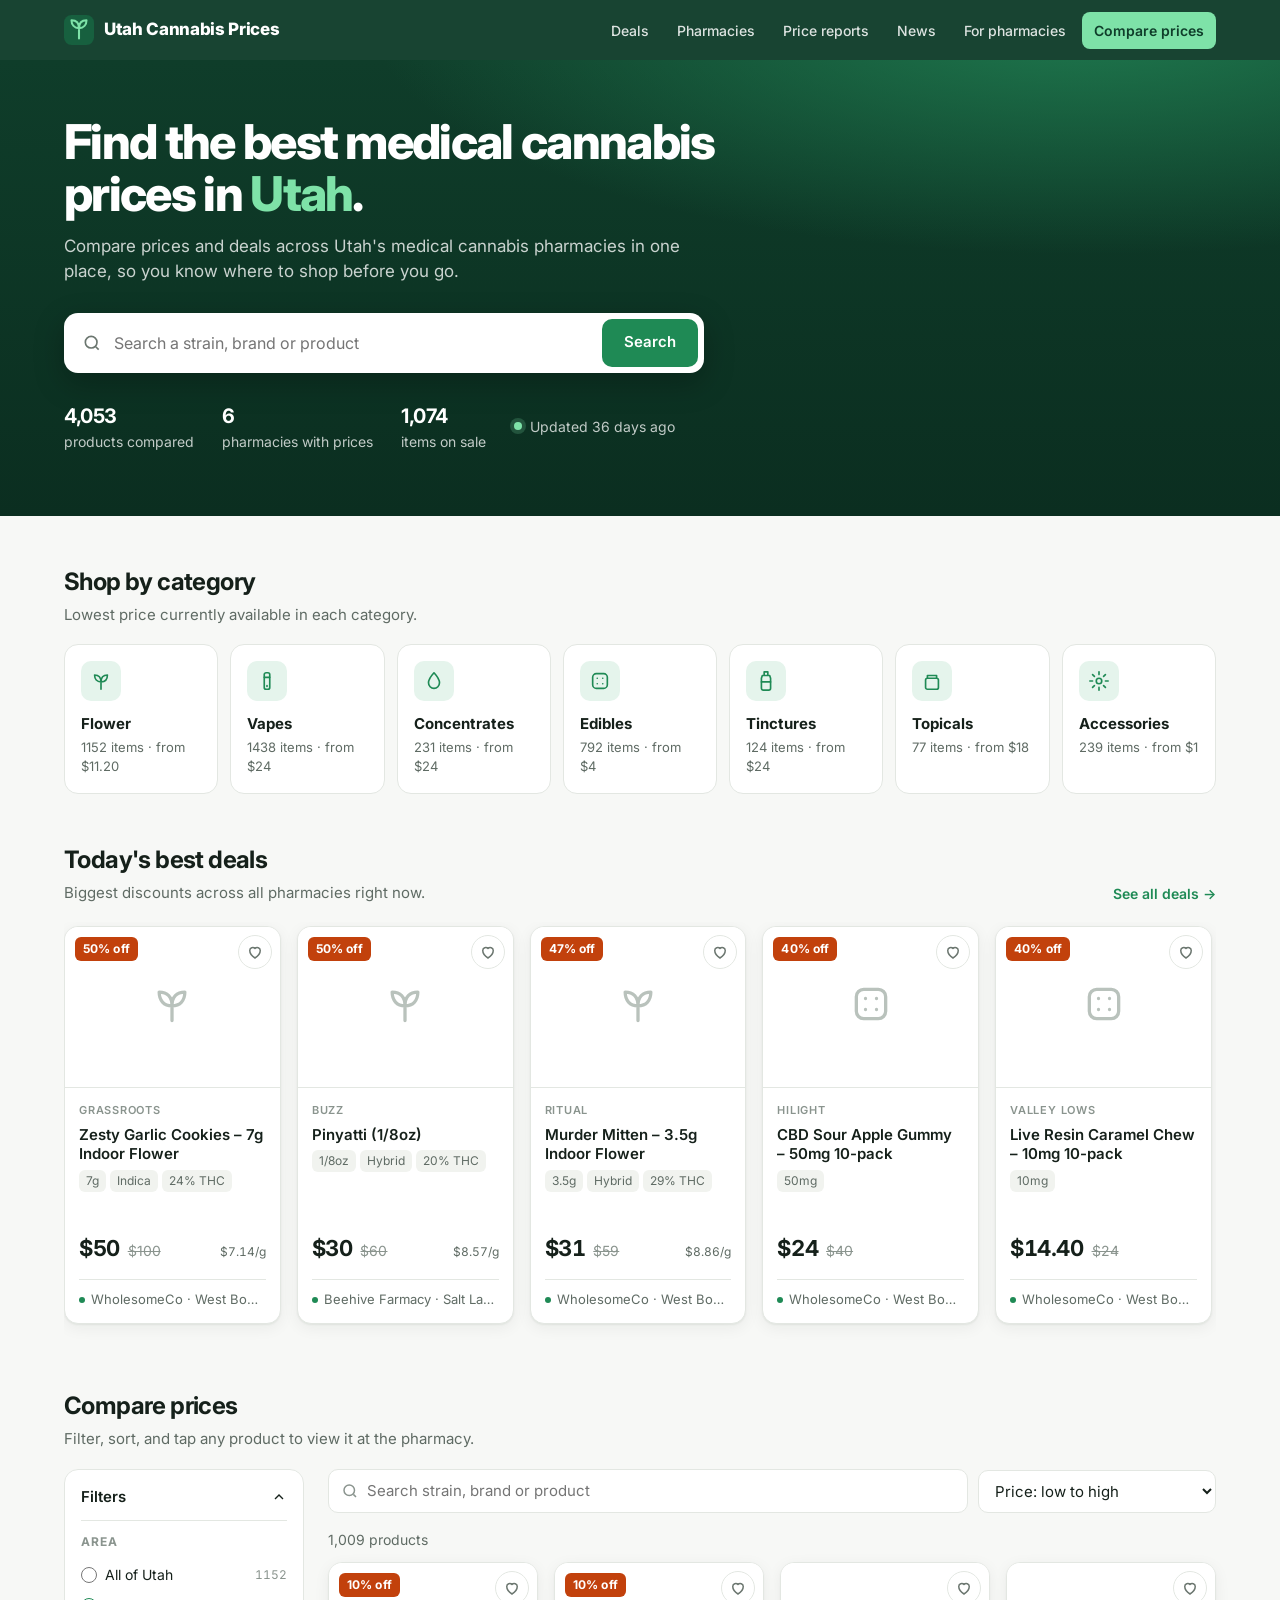
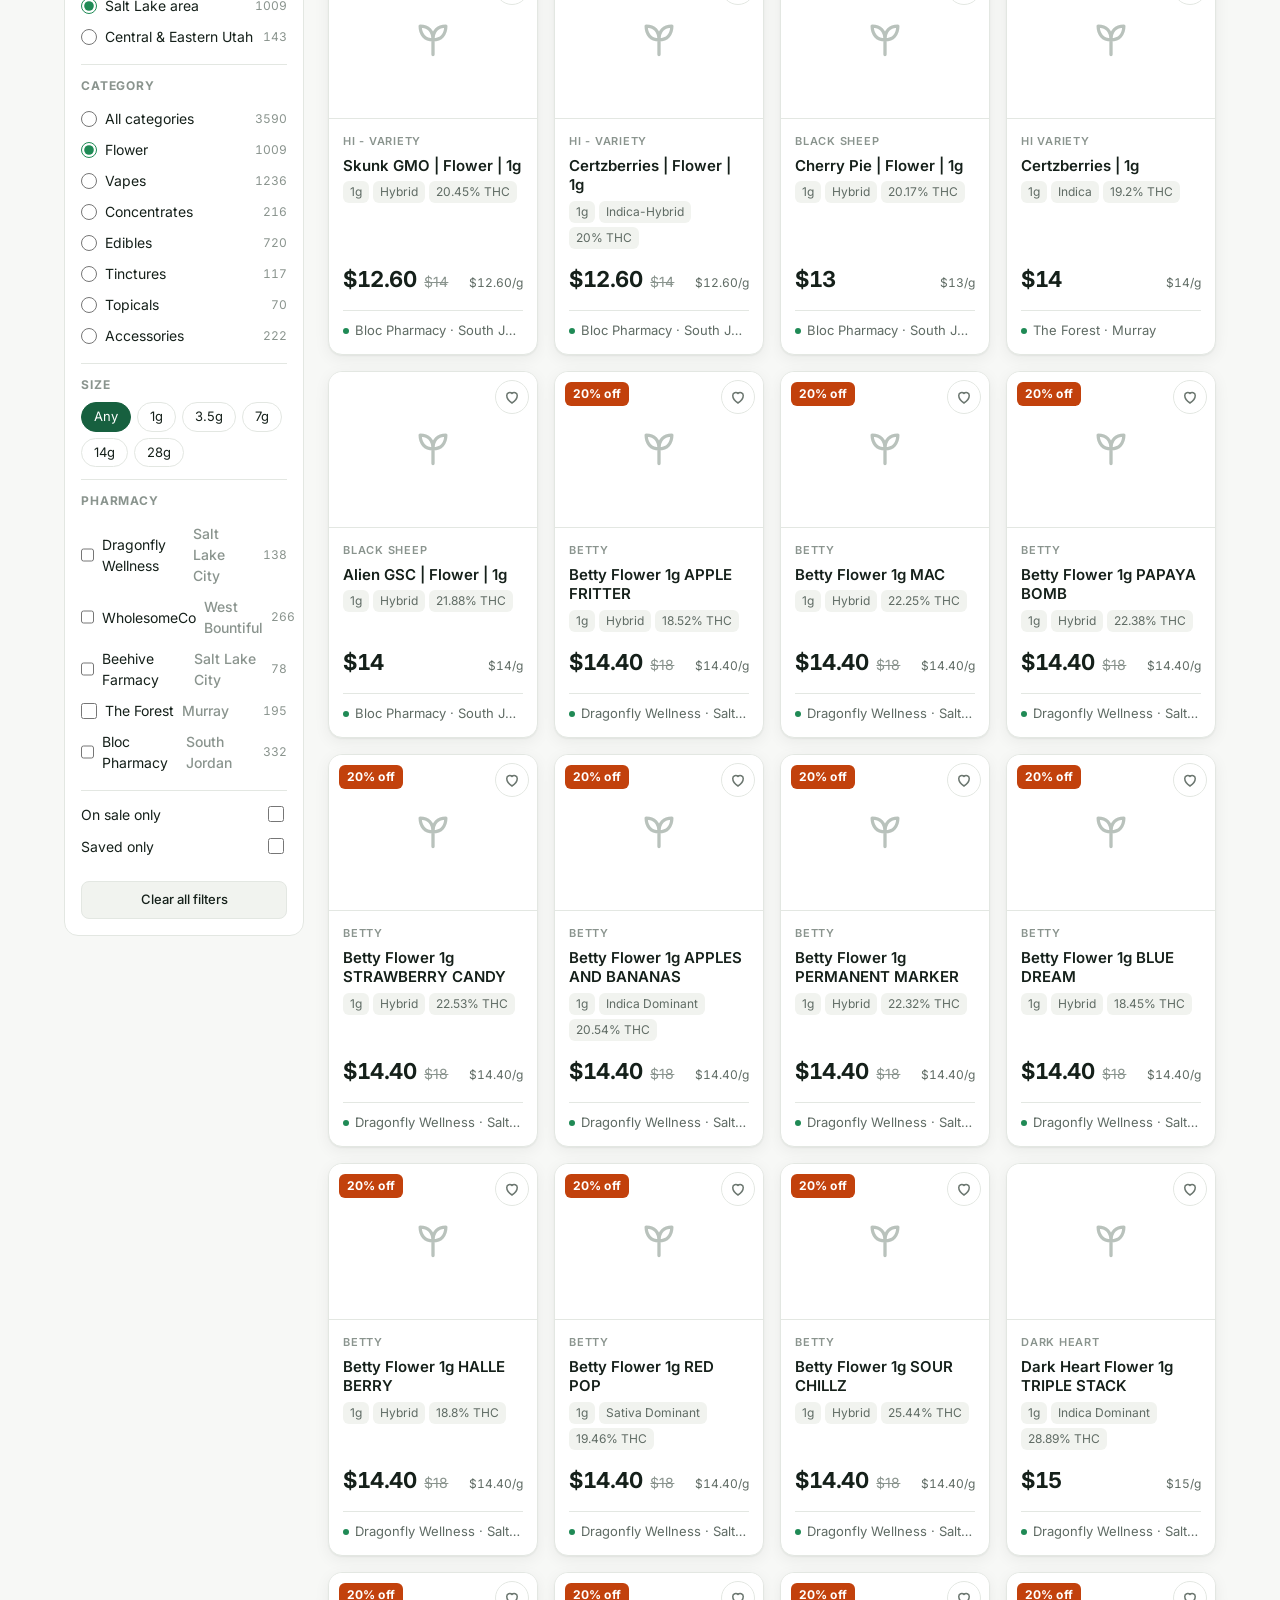
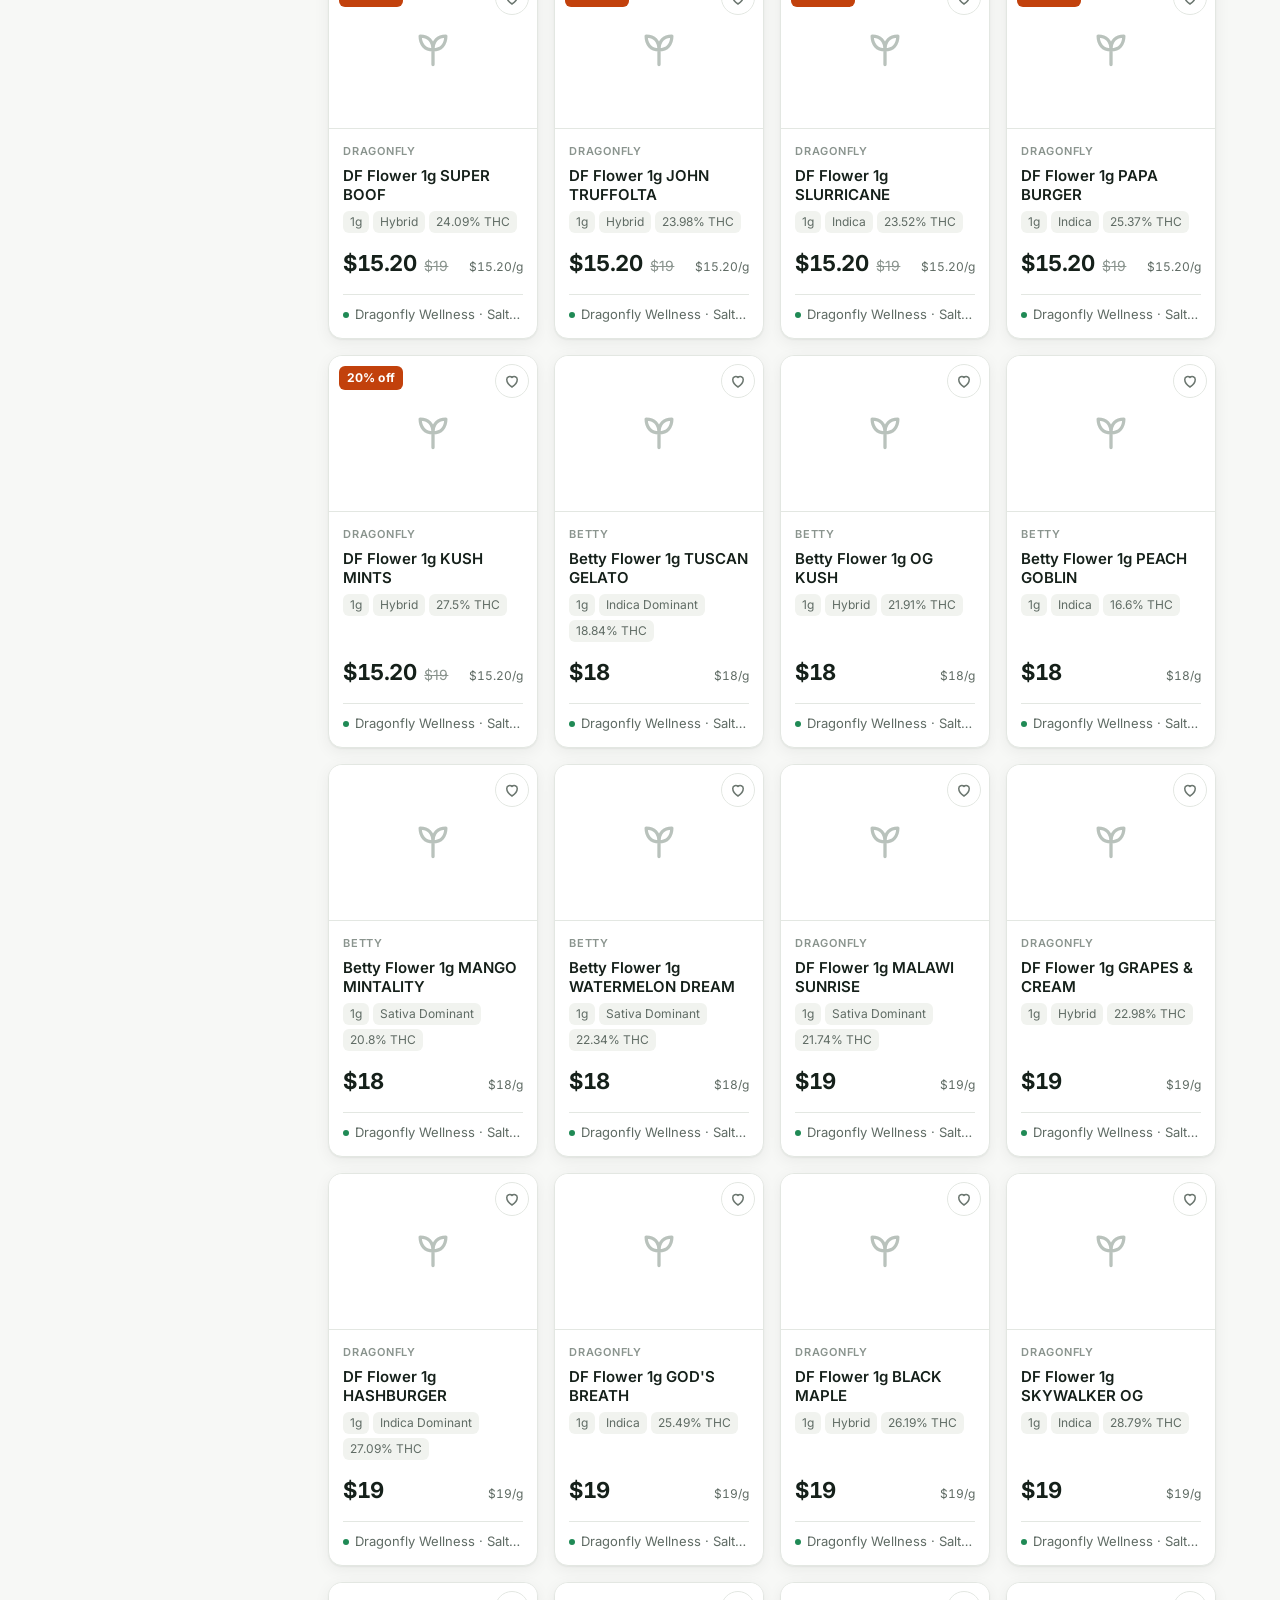
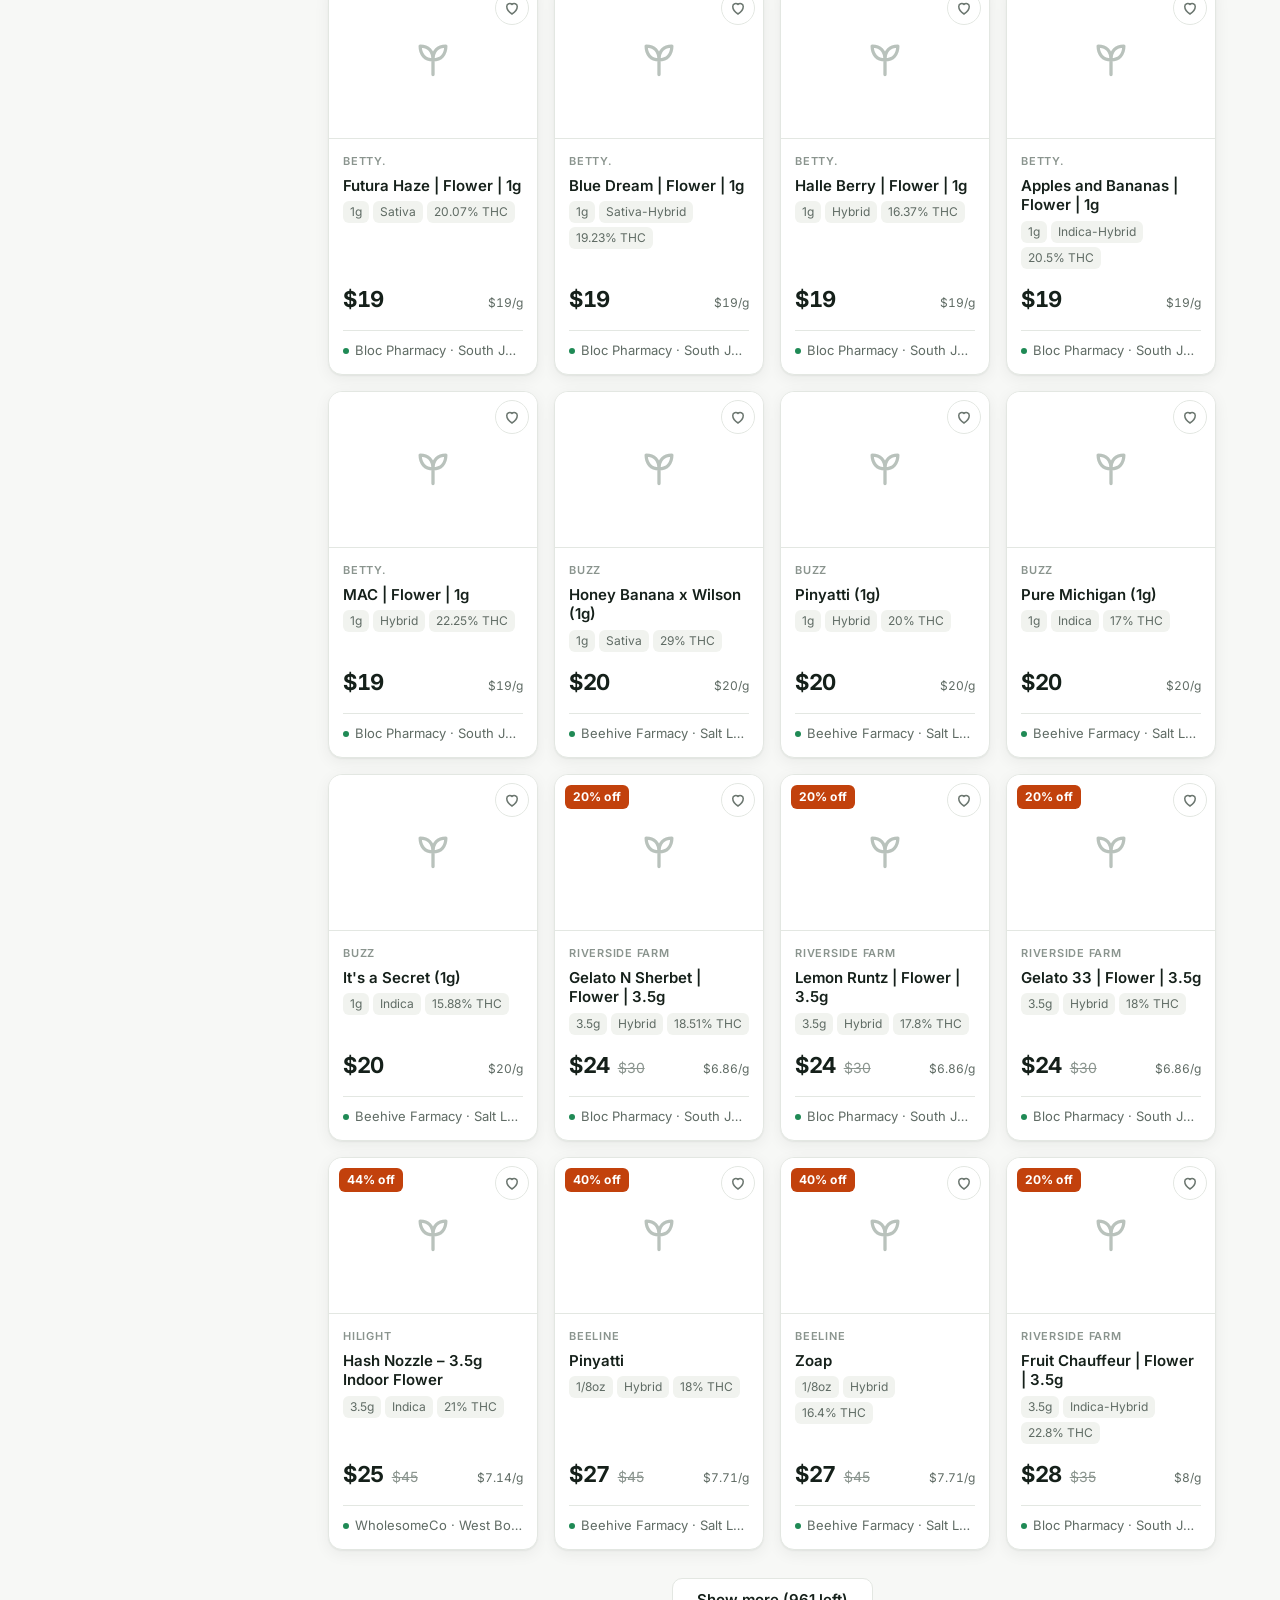
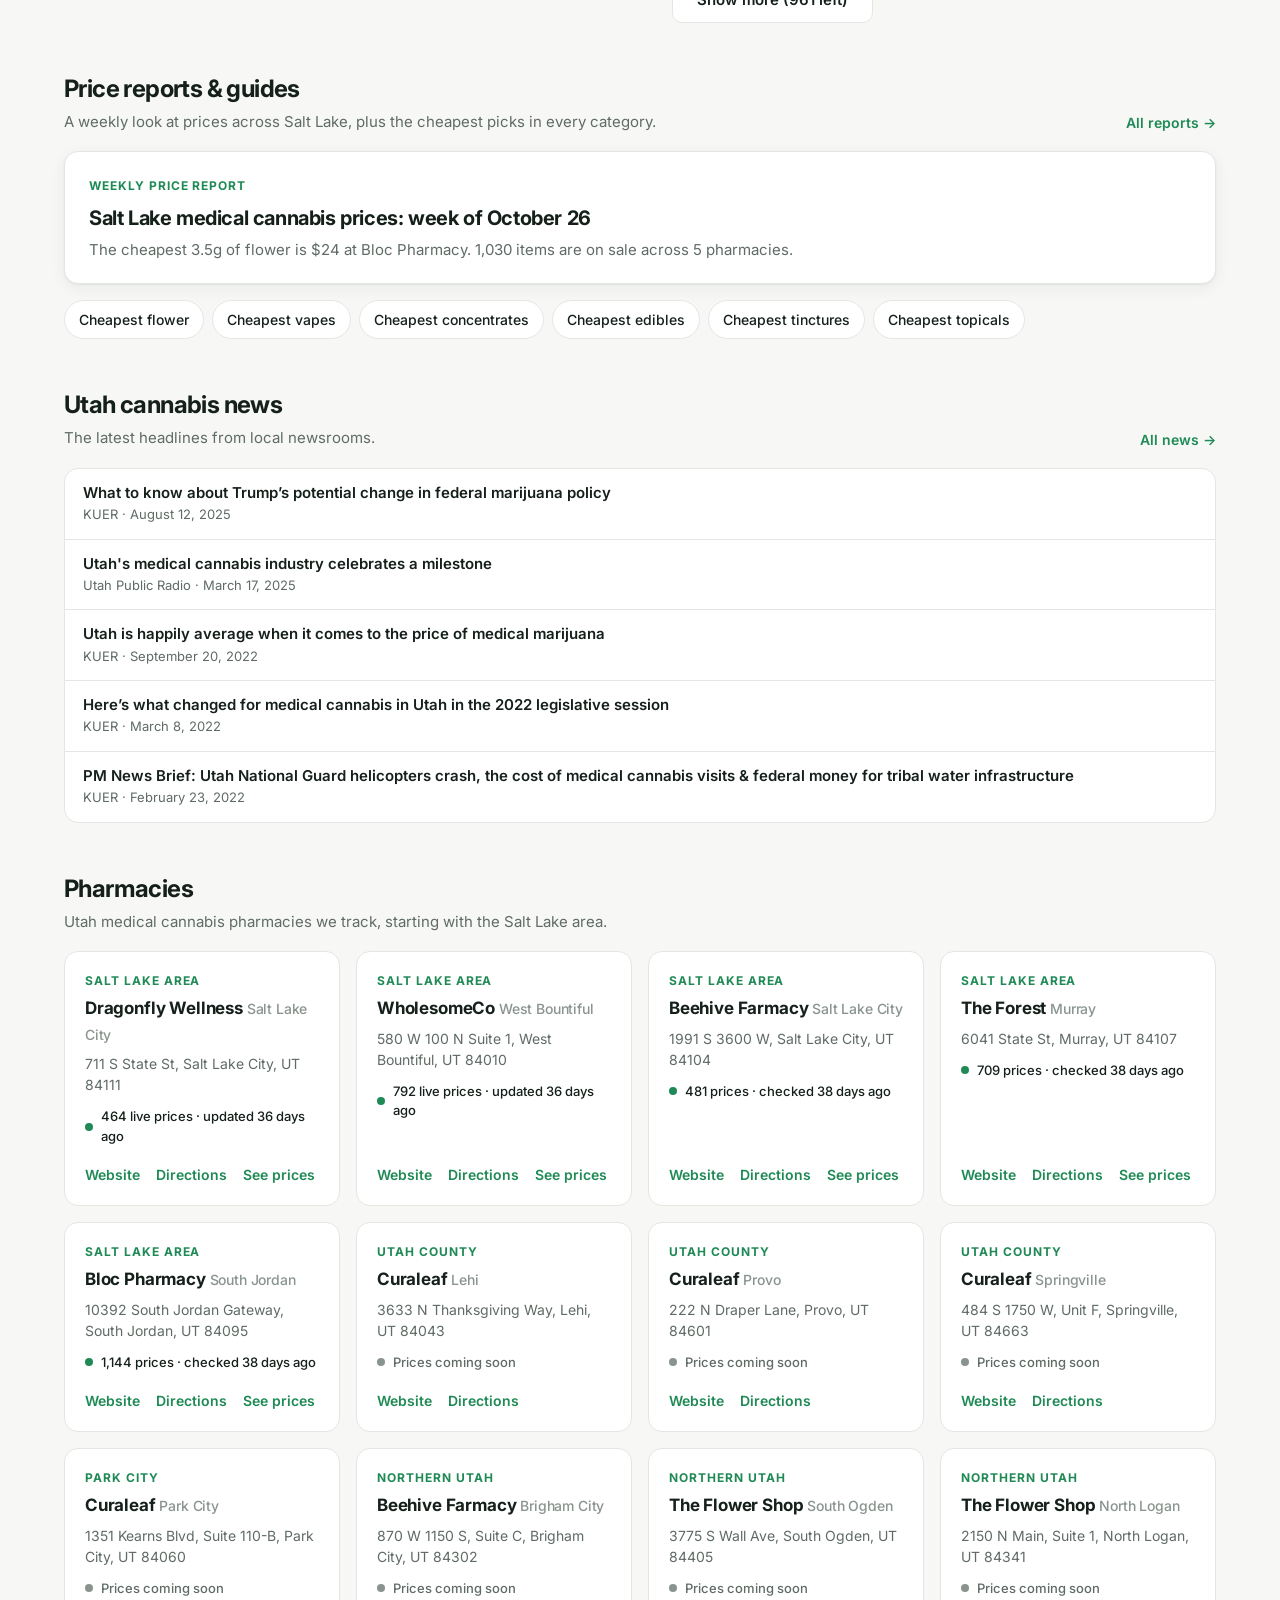
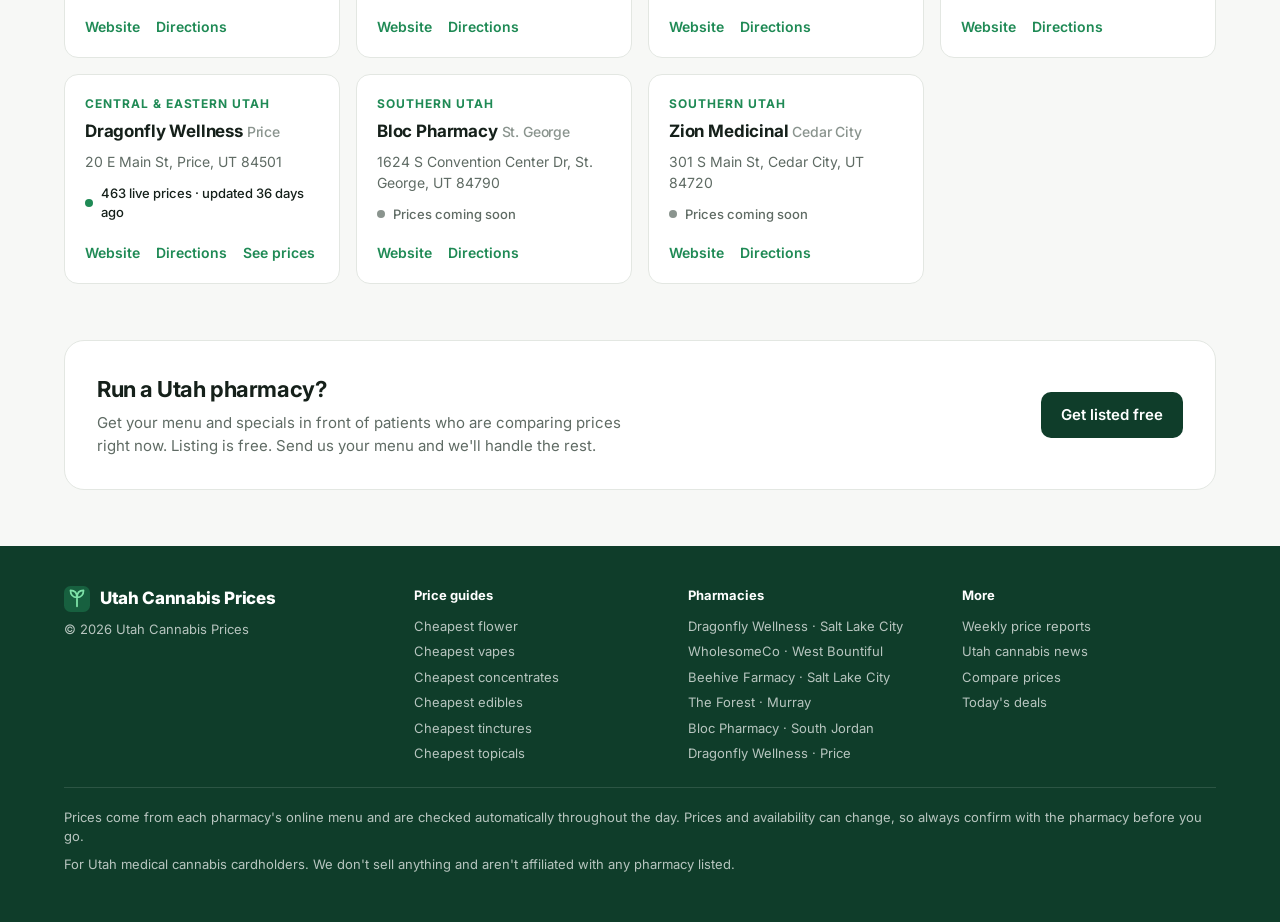
==== commit ebedcee6: "Rename the site to Utah Cannabis Prices Co-Authored-By: Claude Opus 5.5 <noreply@anthropic.com>" ====
--- a/site/index.html
+++ b/site/index.html
@@ -3,10 +3,10 @@
 <head>
 <meta charset="utf-8">
 <meta name="viewport" content="width=device-width, initial-scale=1">
-<title>SLC Pharmacy Prices · Compare Utah Medical Cannabis Prices</title>
-<meta name="description" content="Compare medical cannabis prices and deals across Salt Lake area pharmacies in one place. Updated automatically throughout the day.">
-<meta property="og:title" content="SLC Pharmacy Prices">
-<meta property="og:description" content="Compare medical cannabis prices and deals across Salt Lake area pharmacies, updated throughout the day.">
+<title>Utah Cannabis Prices · Compare Medical Cannabis Prices Across Utah</title>
+<meta name="description" content="Compare medical cannabis prices and deals across Utah pharmacies in one place. Updated automatically throughout the day.">
+<meta property="og:title" content="Utah Cannabis Prices">
+<meta property="og:description" content="Compare medical cannabis prices and deals across Utah pharmacies, updated throughout the day.">
 <meta property="og:type" content="website">
 <meta name="theme-color" content="#0f3d2a">
 <link rel="icon" href="data:image/svg+xml,%3Csvg xmlns='http://www.w3.org/2000/svg' viewBox='0 0 32 32'%3E%3Crect width='32' height='32' rx='8' fill='%230f3d2a'/%3E%3Cpath d='M16 25V14M16 14c-5 0-8-3.5-8-8.5 5 0 8 3 8 8.5zm0 0c5 0 8-3.5 8-8.5-5 0-8 3-8 8.5z' stroke='%237ee2a8' stroke-width='2.2' fill='none' stroke-linecap='round' stroke-linejoin='round'/%3E%3C/svg%3E">
@@ -19,9 +19,9 @@
 
 <header class="nav">
   <div class="wrap">
-    <a class="logo" href="#top" aria-label="SLC Pharmacy Prices home">
+    <a class="logo" href="#top" aria-label="Utah Cannabis Prices home">
       <svg width="30" height="30" viewBox="0 0 32 32" aria-hidden="true"><rect width="32" height="32" rx="8" fill="#17603f"/><path d="M16 25V14M16 14c-5 0-8-3.5-8-8.5 5 0 8 3 8 8.5zm0 0c5 0 8-3.5 8-8.5-5 0-8 3-8 8.5z" stroke="#7ee2a8" stroke-width="2.2" fill="none" stroke-linecap="round" stroke-linejoin="round"/></svg>
-      SLC Pharmacy Prices
+      Utah Cannabis Prices
     </a>
     <nav aria-label="Main">
       <a href="#deals">Deals</a>
@@ -37,8 +37,8 @@
 <main id="top">
   <div class="hero">
     <div class="wrap">
-      <h1>Find the best medical cannabis prices in <em>Salt Lake</em>.</h1>
-      <p>Compare prices and deals across Salt Lake area pharmacies in one place, so you know where to shop before you go.</p>
+      <h1>Find the best medical cannabis prices in <em>Utah</em>.</h1>
+      <p>Compare prices and deals across Utah's medical cannabis pharmacies in one place, so you know where to shop before you go.</p>
       <form class="search" id="heroSearch" role="search">
         <svg width="20" height="20" viewBox="0 0 24 24" fill="none" stroke="currentColor" stroke-width="2" aria-hidden="true"><circle cx="11" cy="11" r="7"/><path d="m20 20-3.5-3.5"/></svg>
         <label class="sr" for="heroQ">Search products</label>
@@ -136,7 +136,7 @@
 
     <div class="cta" id="for-pharmacies">
       <div>
-        <h2>Run a Salt Lake pharmacy?</h2>
+        <h2>Run a Utah pharmacy?</h2>
         <p>Get your menu and specials in front of patients who are comparing prices right now. Listing is free. Send us your menu and we'll handle the rest.</p>
       </div>
       <a class="btn" id="ctaBtn" href="#" hidden>Get listed free</a>
@@ -149,9 +149,9 @@
     <div>
       <div class="logo">
         <svg width="26" height="26" viewBox="0 0 32 32" aria-hidden="true"><rect width="32" height="32" rx="8" fill="#17603f"/><path d="M16 25V14M16 14c-5 0-8-3.5-8-8.5 5 0 8 3 8 8.5zm0 0c5 0 8-3.5 8-8.5-5 0-8 3-8 8.5z" stroke="#7ee2a8" stroke-width="2.2" fill="none" stroke-linecap="round" stroke-linejoin="round"/></svg>
-        SLC Pharmacy Prices
-      </div>
-      <p>© <span id="yr"></span> SLC Pharmacy Prices</p>
+        Utah Cannabis Prices
+      </div>
+      <p>© <span id="yr"></span> Utah Cannabis Prices</p>
     </div>
     <div class="flinks">
       <h4>Price guides</h4>
@@ -180,7 +180,7 @@
 <script>
 // Set this to your contact email to show the "Get listed free" button.
 const CONTACT_EMAIL = "";
-// Set this to your GoatCounter code (the "slcprices" in slcprices.goatcounter.com) to count visits.
+// Set this to your GoatCounter code (the "utahcannabisprices" in utahcannabisprices.goatcounter.com) to count visits.
 const GOATCOUNTER = "";
 
 const PAGE = 48;
@@ -425,7 +425,7 @@
 
 $("yr").textContent = new Date().getFullYear();
 if (CONTACT_EMAIL) {
-  $("ctaBtn").href = "mailto:" + CONTACT_EMAIL + "?subject=" + encodeURIComponent("List my pharmacy on SLC Pharmacy Prices");
+  $("ctaBtn").href = "mailto:" + CONTACT_EMAIL + "?subject=" + encodeURIComponent("List my pharmacy on Utah Cannabis Prices");
   $("ctaBtn").hidden = false;
 }
 if (GOATCOUNTER) {
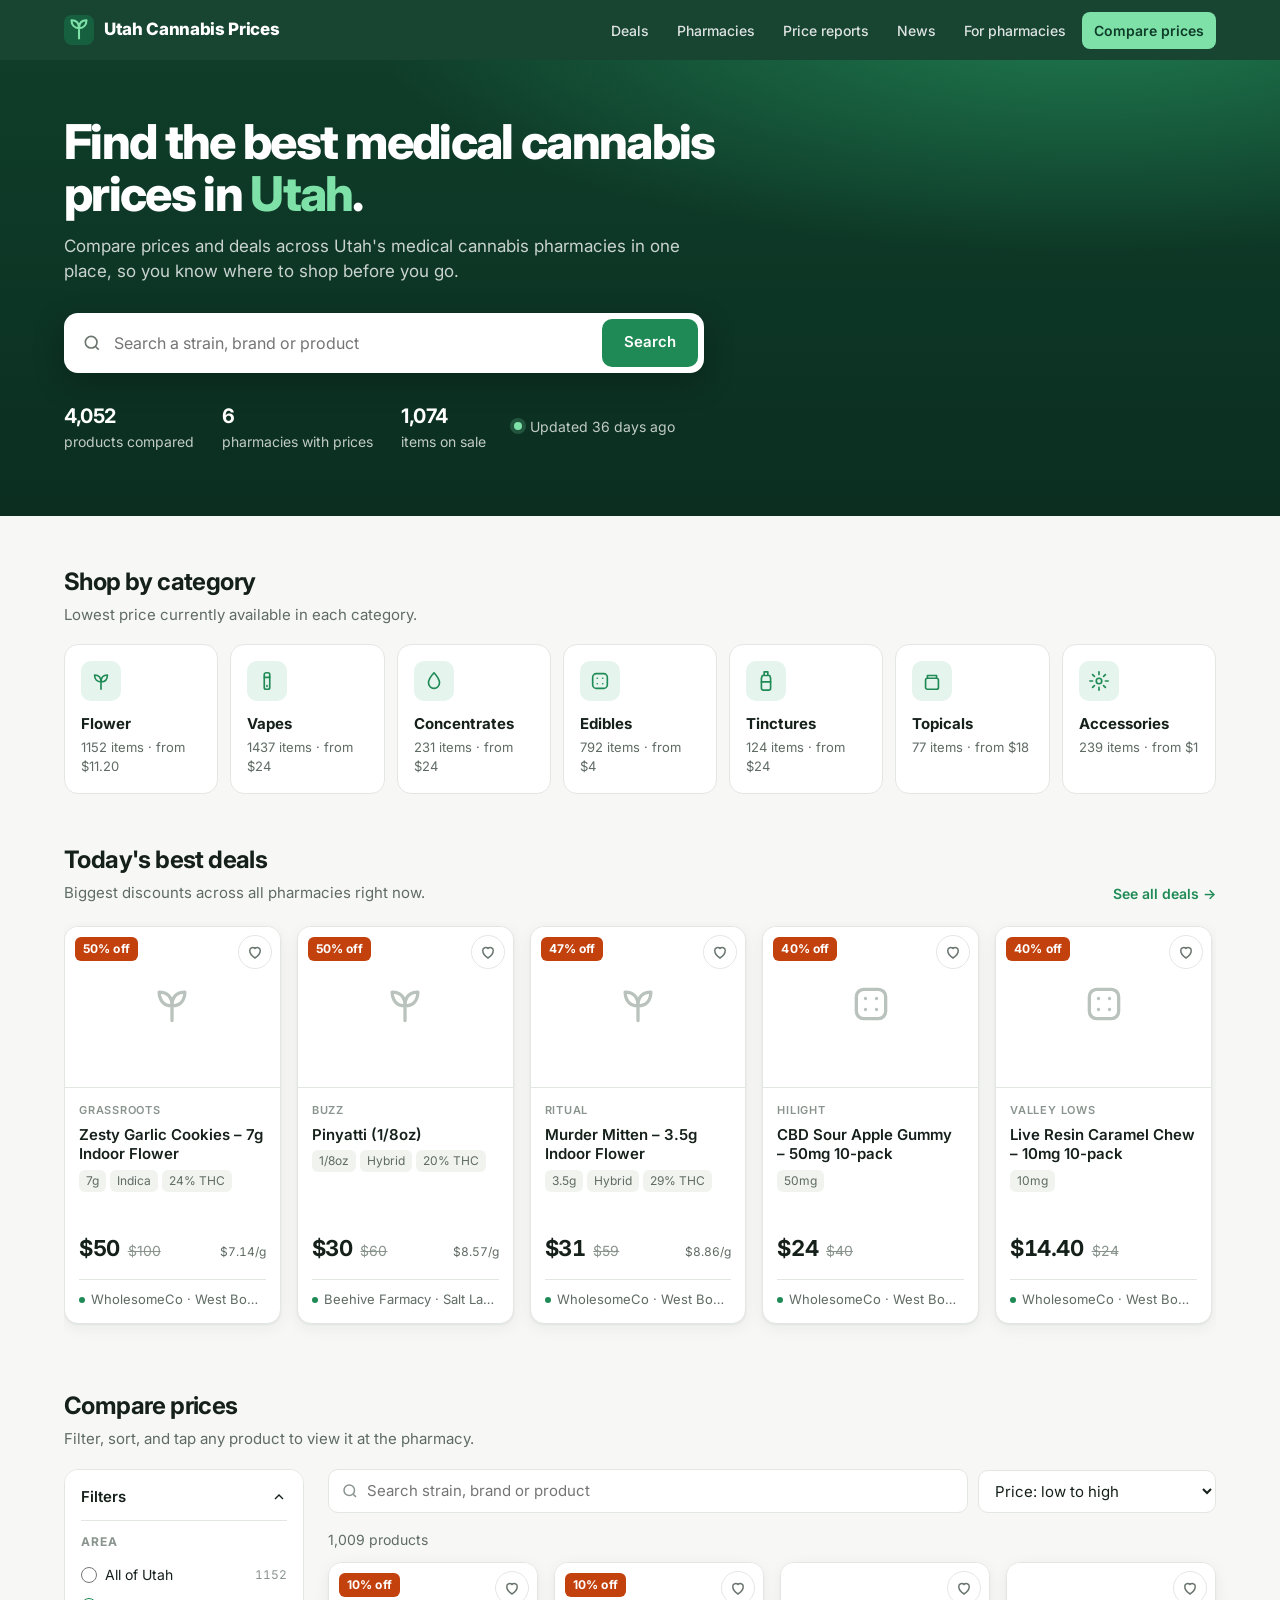
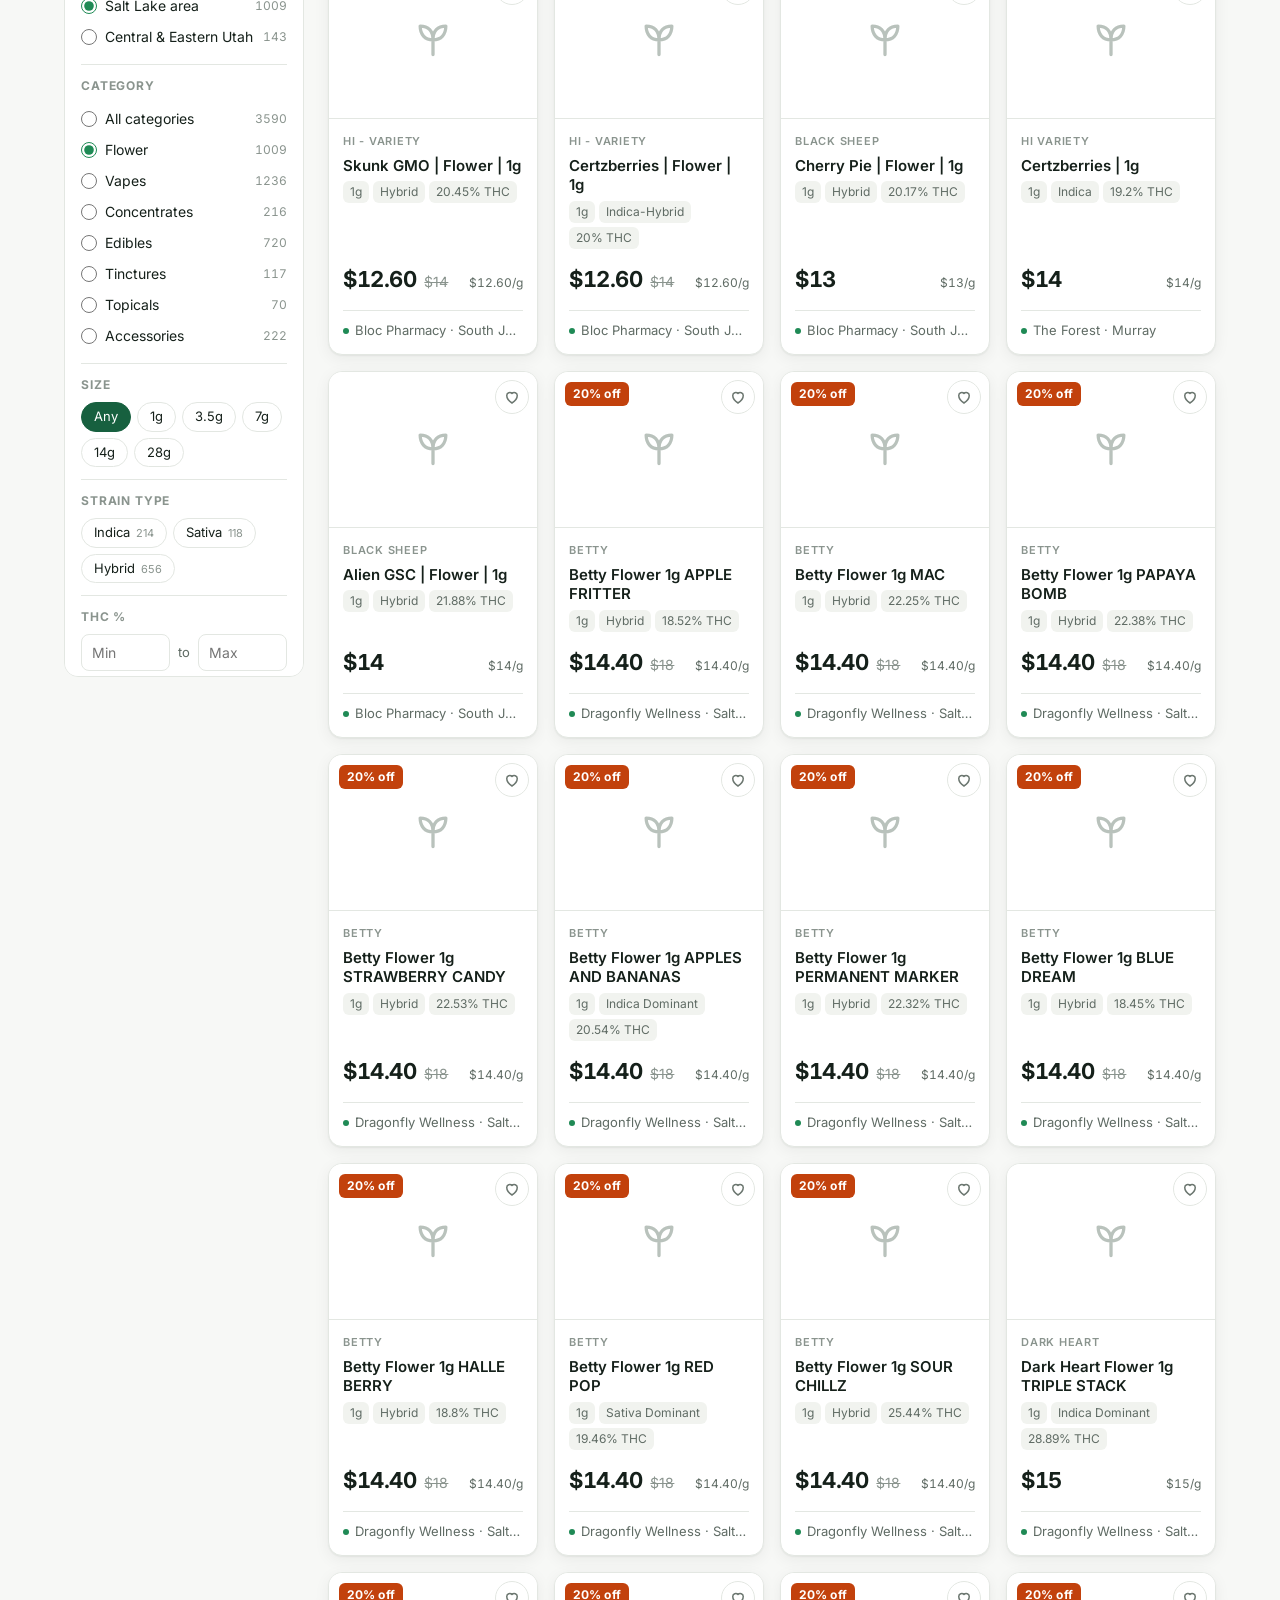
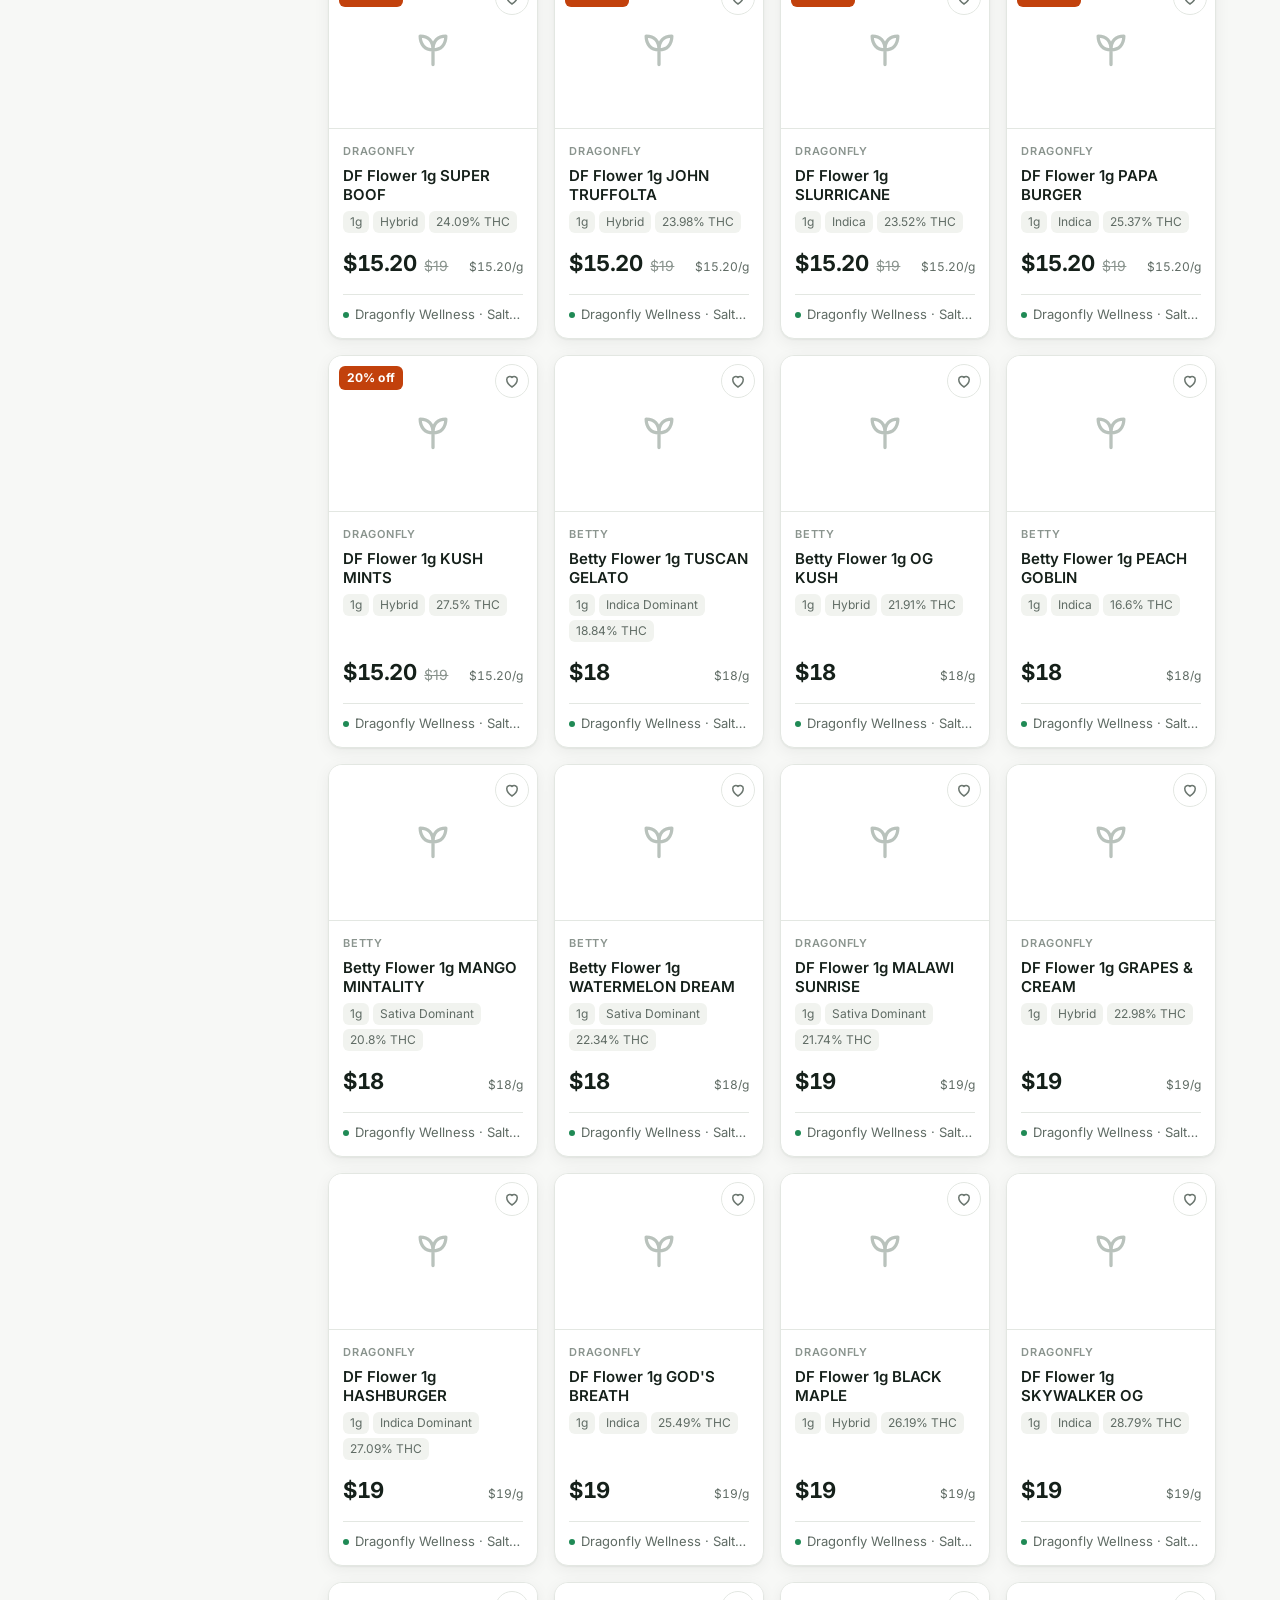
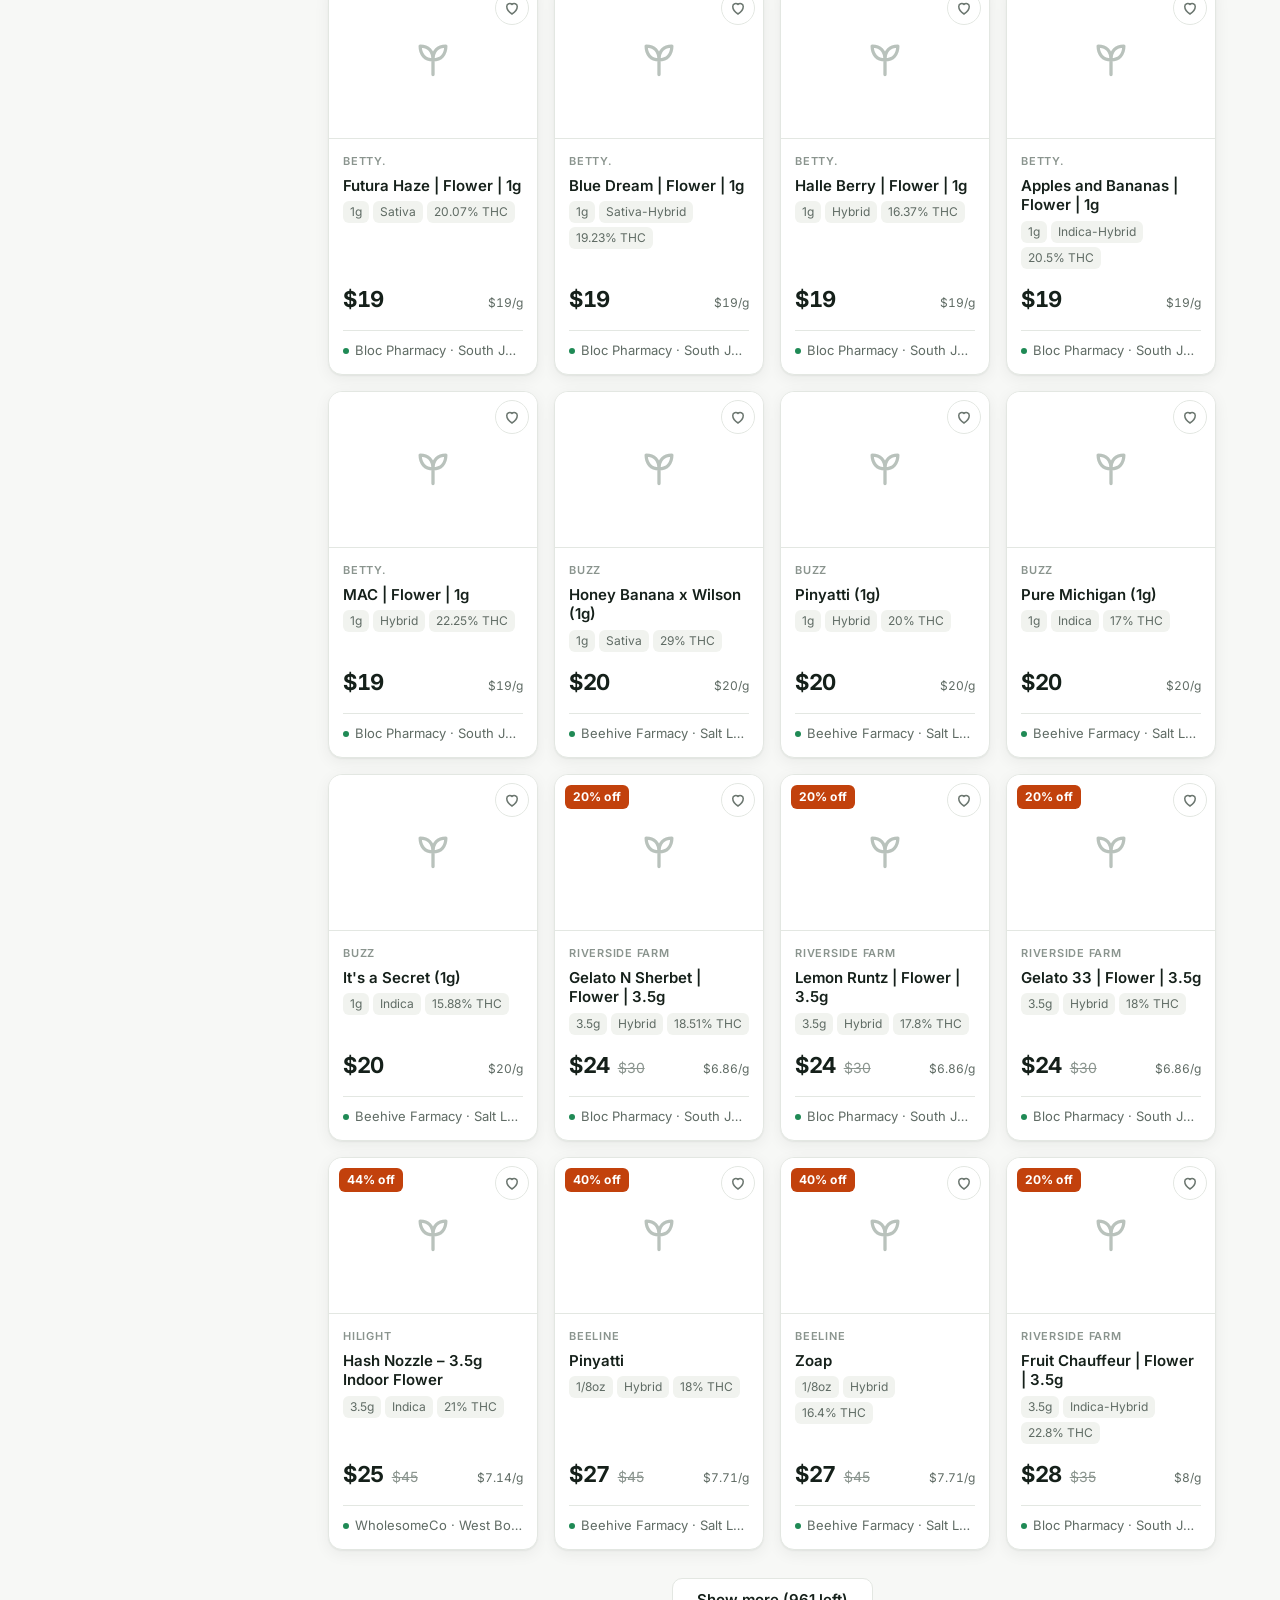
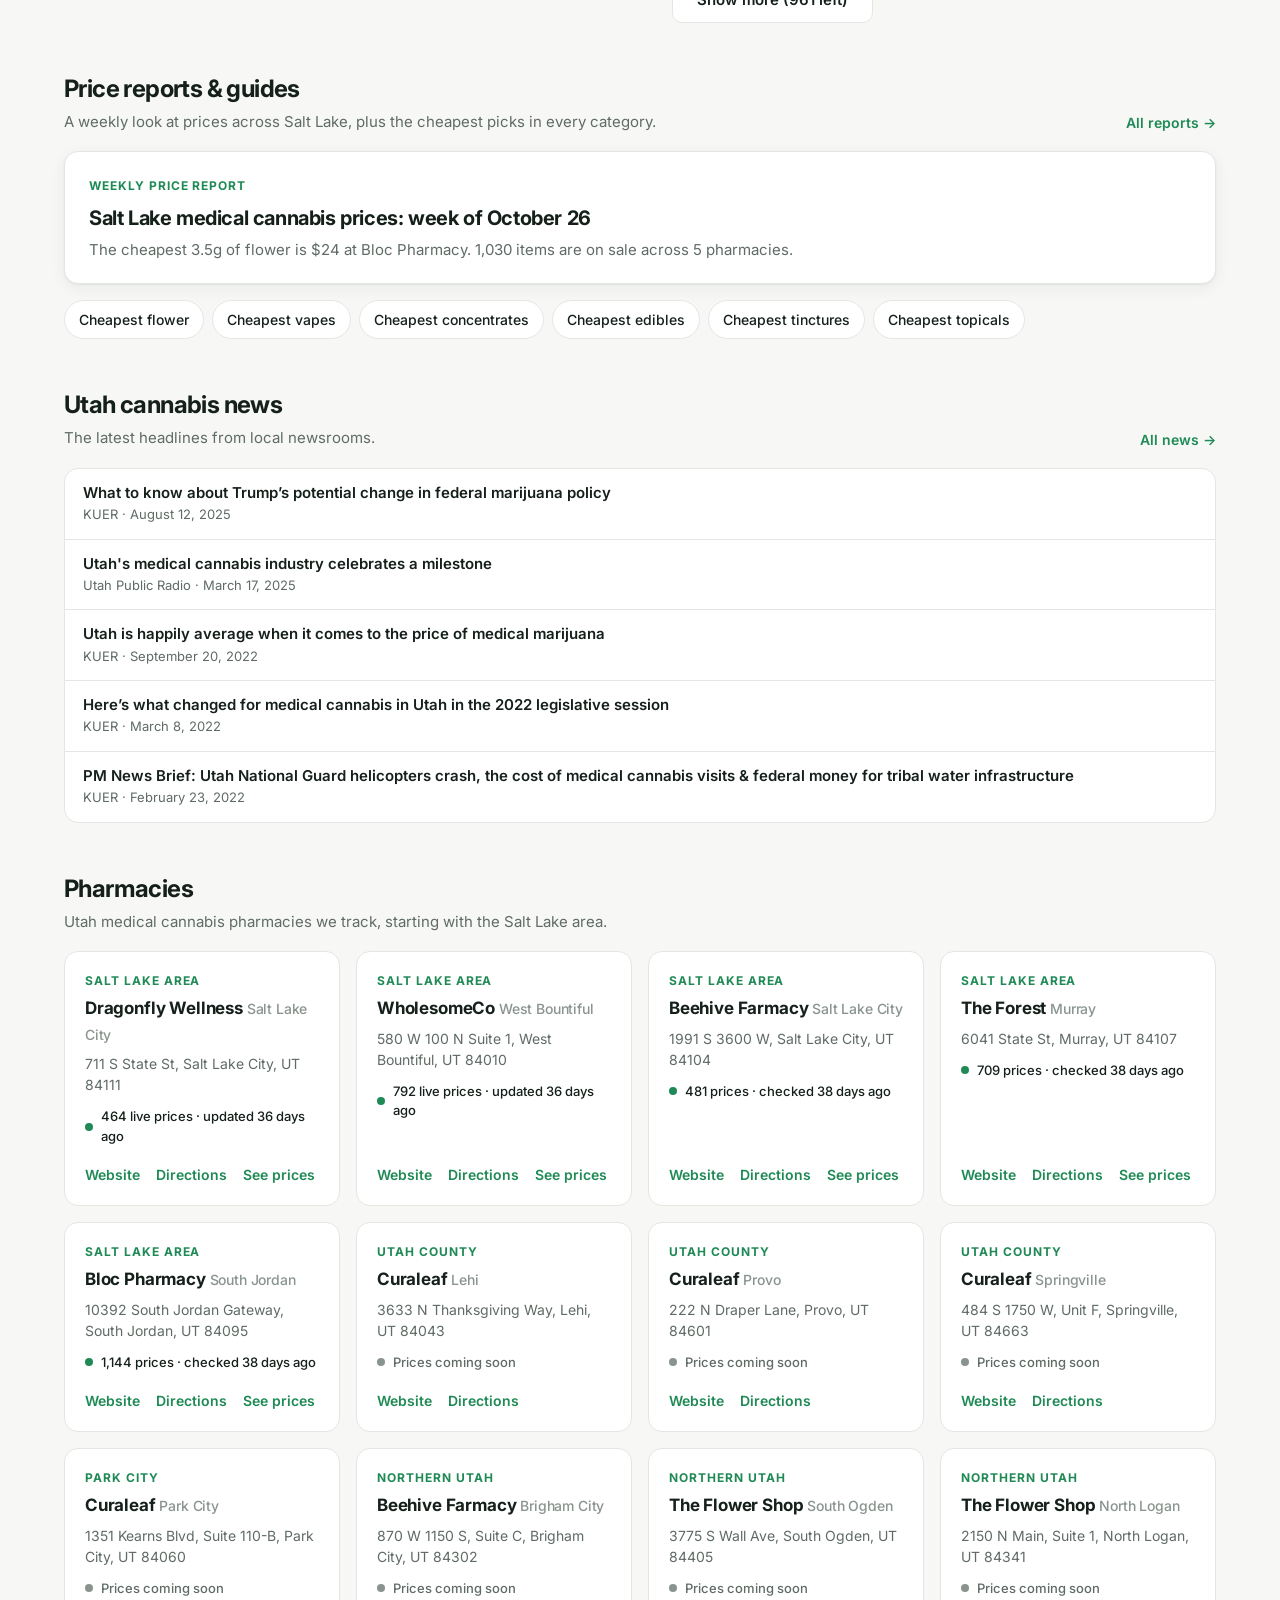
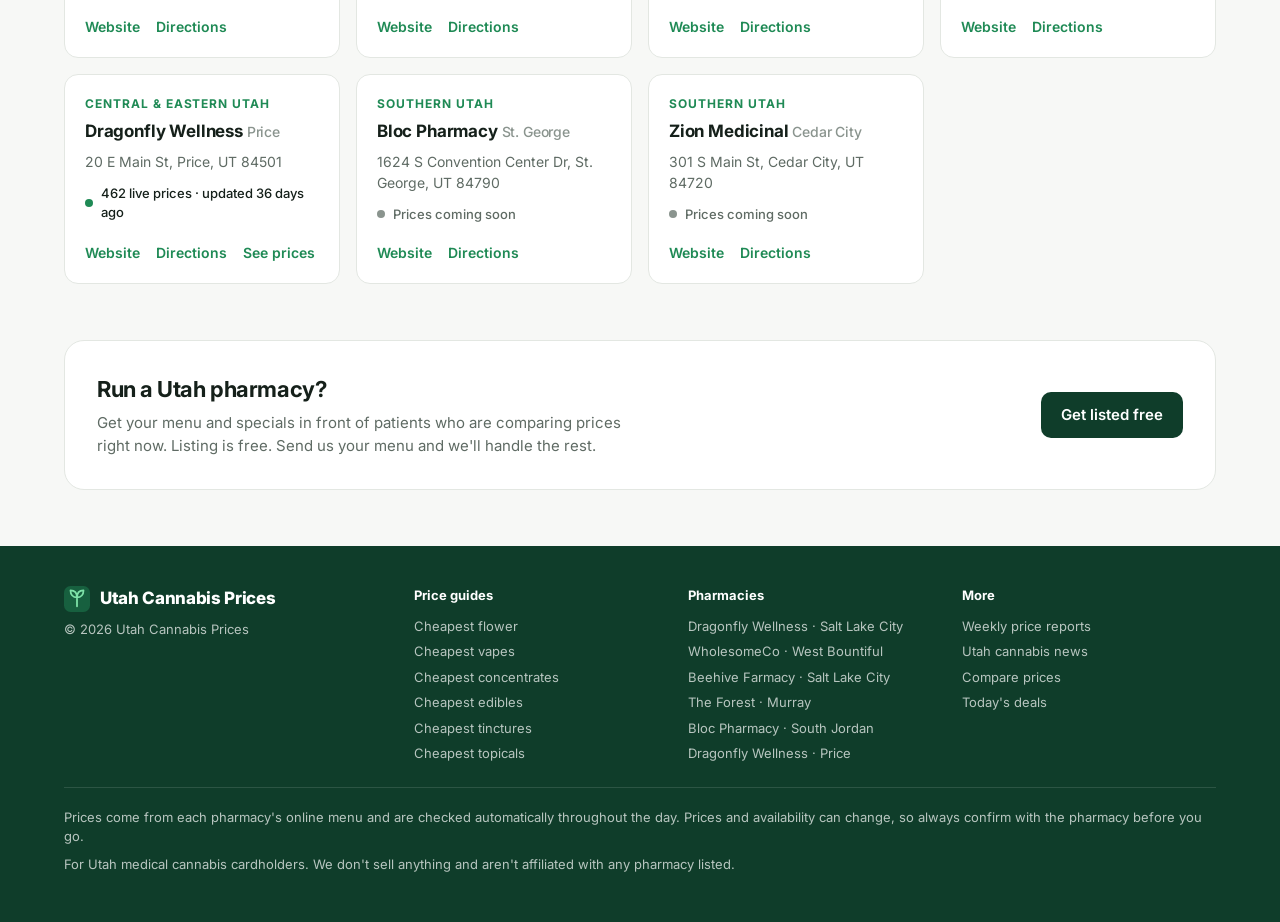
==== commit 51e5f174: "Add strain type, THC range, max price and brand filters; tidy the pharmacy list - Strain labels from" ====
--- a/site/index.html
+++ b/site/index.html
@@ -71,6 +71,14 @@
           <div class="fgroup"><h3>Area</h3><div id="fArea"></div></div>
           <div class="fgroup"><h3>Category</h3><div id="fCat"></div></div>
           <div class="fgroup" id="fSizeWrap"><h3>Size</h3><div class="pills" id="fSize"></div></div>
+          <div class="fgroup"><h3>Strain type</h3><div class="pills" id="fStrain"></div></div>
+          <div class="fgroup"><h3>THC %</h3>
+            <div class="range"><label><span class="sr">Minimum THC %</span><input type="number" id="fThcMin" min="0" max="100" step="1" placeholder="Min" inputmode="decimal"></label>
+              <span aria-hidden="true">to</span>
+              <label><span class="sr">Maximum THC %</span><input type="number" id="fThcMax" min="0" max="100" step="1" placeholder="Max" inputmode="decimal"></label></div></div>
+          <div class="fgroup"><h3>Price</h3>
+            <div class="range"><label><span class="sr">Maximum price</span><span class="pre">Up to $</span><input type="number" id="fPriceMax" min="0" step="1" placeholder="Any" inputmode="decimal"></label></div></div>
+          <div class="fgroup"><h3>Brand</h3><label class="sr" for="fBrand">Brand</label><select id="fBrand" class="fselect"></select></div>
           <div class="fgroup"><h3>Pharmacy</h3><div id="fStore"></div></div>
           <div class="fgroup"><label class="toggle">On sale only <input type="checkbox" id="fSale"></label>
             <label class="toggle" style="margin-top:10px">Saved only <input type="checkbox" id="fSaved"></label></div>
@@ -198,7 +206,20 @@
 const icon = (cat, size = 22) => `<svg width="${size}" height="${size}" viewBox="0 0 24 24" fill="none" stroke="currentColor" stroke-width="1.8" stroke-linecap="round" stroke-linejoin="round" aria-hidden="true">${ICONS[cat] || ICONS.Accessories}</svg>`;
 
 // Start on Flower: across all categories, $1 accessories crowd the top of a price sort.
-const state = { q: "", cat: "Flower", area: "Salt Lake area", stores: new Set(), sale: false, saved: false, sort: "price", size: null, shown: PAGE };
+const state = { q: "", cat: "Flower", area: "Salt Lake area", stores: new Set(), sale: false, saved: false, sort: "price", size: null,
+  strains: new Set(), brand: "", thcMin: null, thcMax: null, priceMax: null, shown: PAGE };
+
+// Pharmacies label strains a dozen ways; group them into the four people shop by.
+const STRAINS = ["Indica", "Sativa", "Hybrid", "CBD & ratios"];
+function strainOf(p) {
+  const t = (p.strain_type || "").toLowerCase();
+  if (!t) return "";
+  if (/cbd|\d\s*to\s*\d|ratio/.test(t)) return "CBD & ratios";
+  if (t.includes("hybrid")) return "Hybrid";
+  if (t.includes("indica")) return "Indica";
+  if (t.includes("sativa")) return "Sativa";
+  return "";
+}
 // Remember the visitor's area so St. George shoppers don't have to switch every visit.
 try { state.area = localStorage.getItem("area") ?? state.area; } catch {}
 
@@ -312,6 +333,11 @@
     (!state.sale || p.on_sale) &&
     (!state.saved || pkey(p) in saved) &&
     (skip === "size" || state.size == null || p.grams === state.size) &&
+    (skip === "strain" || !state.strains.size || state.strains.has(strainOf(p))) &&
+    (skip === "brand" || !state.brand || p.brand === state.brand) &&
+    (state.thcMin == null || (p.thc != null && p.thc >= state.thcMin)) &&
+    (state.thcMax == null || (p.thc != null && p.thc <= state.thcMax)) &&
+    (state.priceMax == null || p.price <= state.priceMax) &&
     state.q.toLowerCase().split(/\s+/).filter(Boolean).every((w) => (p.name + " " + p.brand).toLowerCase().includes(w));
 }
 
@@ -327,7 +353,16 @@
     .map(([v, label, n]) => `<label class="opt"><input type="radio" name="area" value="${esc(v)}" ${state.area === v ? "checked" : ""}> ${esc(label)}<span class="n">${n}</span></label>`).join("");
   const sc = count("store", (p) => p.store);
   $("fStore").innerHTML = data.stores.filter((s) => s.count && (!state.area || s.area === state.area)).map((s) =>
-    `<label class="opt"><input type="checkbox" value="${esc(s.id)}" ${state.stores.has(s.id) ? "checked" : ""}> ${esc(s.name)} <span class="city">${esc(s.city)}</span><span class="n">${sc[s.id] || 0}</span></label>`).join("");
+    `<label class="opt"><input type="checkbox" value="${esc(s.id)}" ${state.stores.has(s.id) ? "checked" : ""}>
+      <span class="who">${esc(s.name)}<small>${esc(s.city)}</small></span><span class="n">${sc[s.id] || 0}</span></label>`).join("");
+  const stc = count("strain", strainOf);
+  $("fStrain").innerHTML = STRAINS.filter((t) => stc[t] || state.strains.has(t)).map((t) =>
+    `<button class="pill" type="button" data-strain="${t}" aria-pressed="${state.strains.has(t)}">${t} <span class="pn">${stc[t] || 0}</span></button>`).join("");
+  const bc = count("brand", (p) => p.brand);
+  const brands = Object.keys(bc).filter(Boolean).sort((a, b) => a.localeCompare(b));
+  if (state.brand && !brands.includes(state.brand)) brands.unshift(state.brand);
+  $("fBrand").innerHTML = `<option value="">All brands (${brands.length})</option>` +
+    brands.map((b) => `<option value="${esc(b)}" ${b === state.brand ? "selected" : ""}>${esc(b)} (${bc[b] || 0})</option>`).join("");
   const sizes = SIZES[state.cat] || [];
   $("fSizeWrap").hidden = !sizes.length;
   $("fSize").innerHTML = ["", ...sizes].map((g) =>
@@ -398,6 +433,17 @@
   if (state.saved) renderList();
 });
 $("fCat").addEventListener("change", (e) => update({ cat: e.target.value }));
+$("fStrain").addEventListener("click", (e) => {
+  const t = e.target.closest("[data-strain]")?.dataset.strain;
+  if (!t) return;
+  state.strains.has(t) ? state.strains.delete(t) : state.strains.add(t);
+  update();
+});
+$("fBrand").addEventListener("change", (e) => update({ brand: e.target.value }));
+const num = (el) => (el.value === "" || isNaN(el.valueAsNumber) ? null : el.valueAsNumber);
+$("fThcMin").addEventListener("input", (e) => update({ thcMin: num(e.target) }));
+$("fThcMax").addEventListener("input", (e) => update({ thcMax: num(e.target) }));
+$("fPriceMax").addEventListener("input", (e) => update({ priceMax: num(e.target) }));
 $("fArea").addEventListener("change", (e) => {
   try { localStorage.setItem("area", e.target.value); } catch {}
   state.stores.clear();
@@ -411,7 +457,12 @@
   const v = e.target.closest("[data-size]")?.dataset.size;
   if (v !== undefined) update({ size: v === "" ? null : Number(v) });
 });
-$("clear").addEventListener("click", () => { state.stores.clear(); update({ q: "", cat: "", sale: false, saved: false, size: null }); });
+$("clear").addEventListener("click", () => {
+  state.stores.clear();
+  state.strains.clear();
+  ["fThcMin", "fThcMax", "fPriceMax"].forEach((id) => ($(id).value = ""));
+  update({ q: "", cat: "", sale: false, saved: false, size: null, brand: "", thcMin: null, thcMax: null, priceMax: null });
+});
 $("cats").addEventListener("click", (e) => {
   const c = e.target.closest("[data-cat]")?.dataset.cat;
   if (c) { update({ cat: c }); goCompare(); }
--- a/site/style.css
+++ b/site/style.css
@@ -121,7 +121,7 @@
 .layout { display: grid; gap: 24px; }
 @media (min-width: 900px) { .layout { grid-template-columns: 240px 1fr; align-items: start; } }
 .filters { background: var(--surface); border: 1px solid var(--line); border-radius: var(--radius); padding: 4px 16px 16px; }
-@media (min-width: 900px) { .filters { position: sticky; top: 76px; } }
+@media (min-width: 900px) { .filters { position: sticky; top: 76px; max-height: calc(100vh - 92px); overflow-y: auto; scrollbar-width: thin; } }
 .filters summary { list-style: none; cursor: pointer; font-weight: 600; padding: 12px 0; display: flex; justify-content: space-between; align-items: center; }
 .filters summary::-webkit-details-marker { display: none; }
 .filters[open] summary .chev { transform: rotate(180deg); }
@@ -256,3 +256,14 @@
 .savedbar[hidden] { display: none; }
 .city { color: var(--faint); font-weight: 500; }
 .store h3 .city { font-size: 14px; }
+
+/* More filters */
+.opt .who { display: flex; flex-direction: column; line-height: 1.3; min-width: 0; }
+.opt .who small { font-size: 12px; color: var(--faint); }
+.pill .pn { color: var(--faint); font-size: 11px; margin-left: 2px; }
+.pill[aria-pressed=true] .pn { color: rgba(255,255,255,.75); }
+.range { display: flex; align-items: center; gap: 8px; font-size: 13px; color: var(--muted); }
+.range label { flex: 1; display: flex; align-items: center; gap: 6px; min-width: 0; }
+.range .pre { white-space: nowrap; }
+.range input, .fselect { width: 100%; min-width: 0; background: var(--surface); border: 1px solid var(--line); border-radius: 8px; padding: 7px 10px; font-size: 14px; }
+.range input:focus, .fselect:focus { border-color: var(--accent); outline: none; }
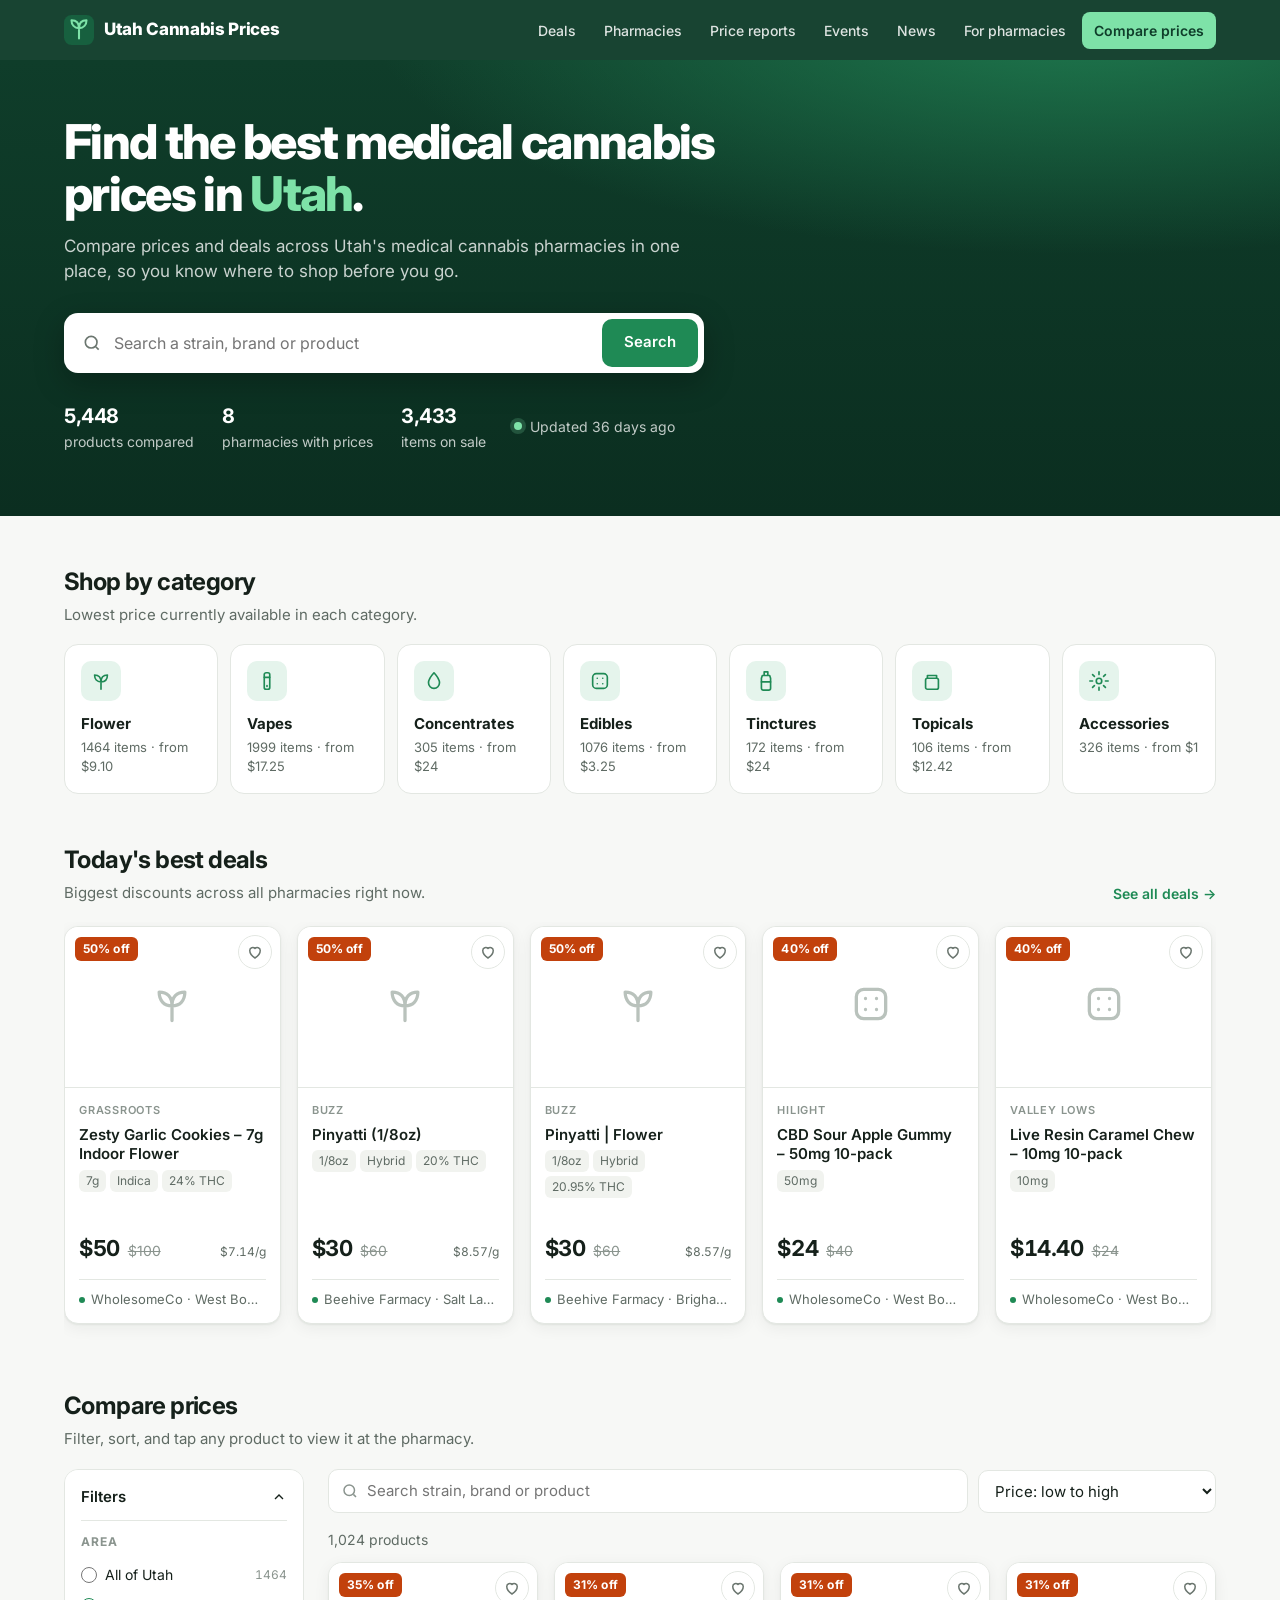
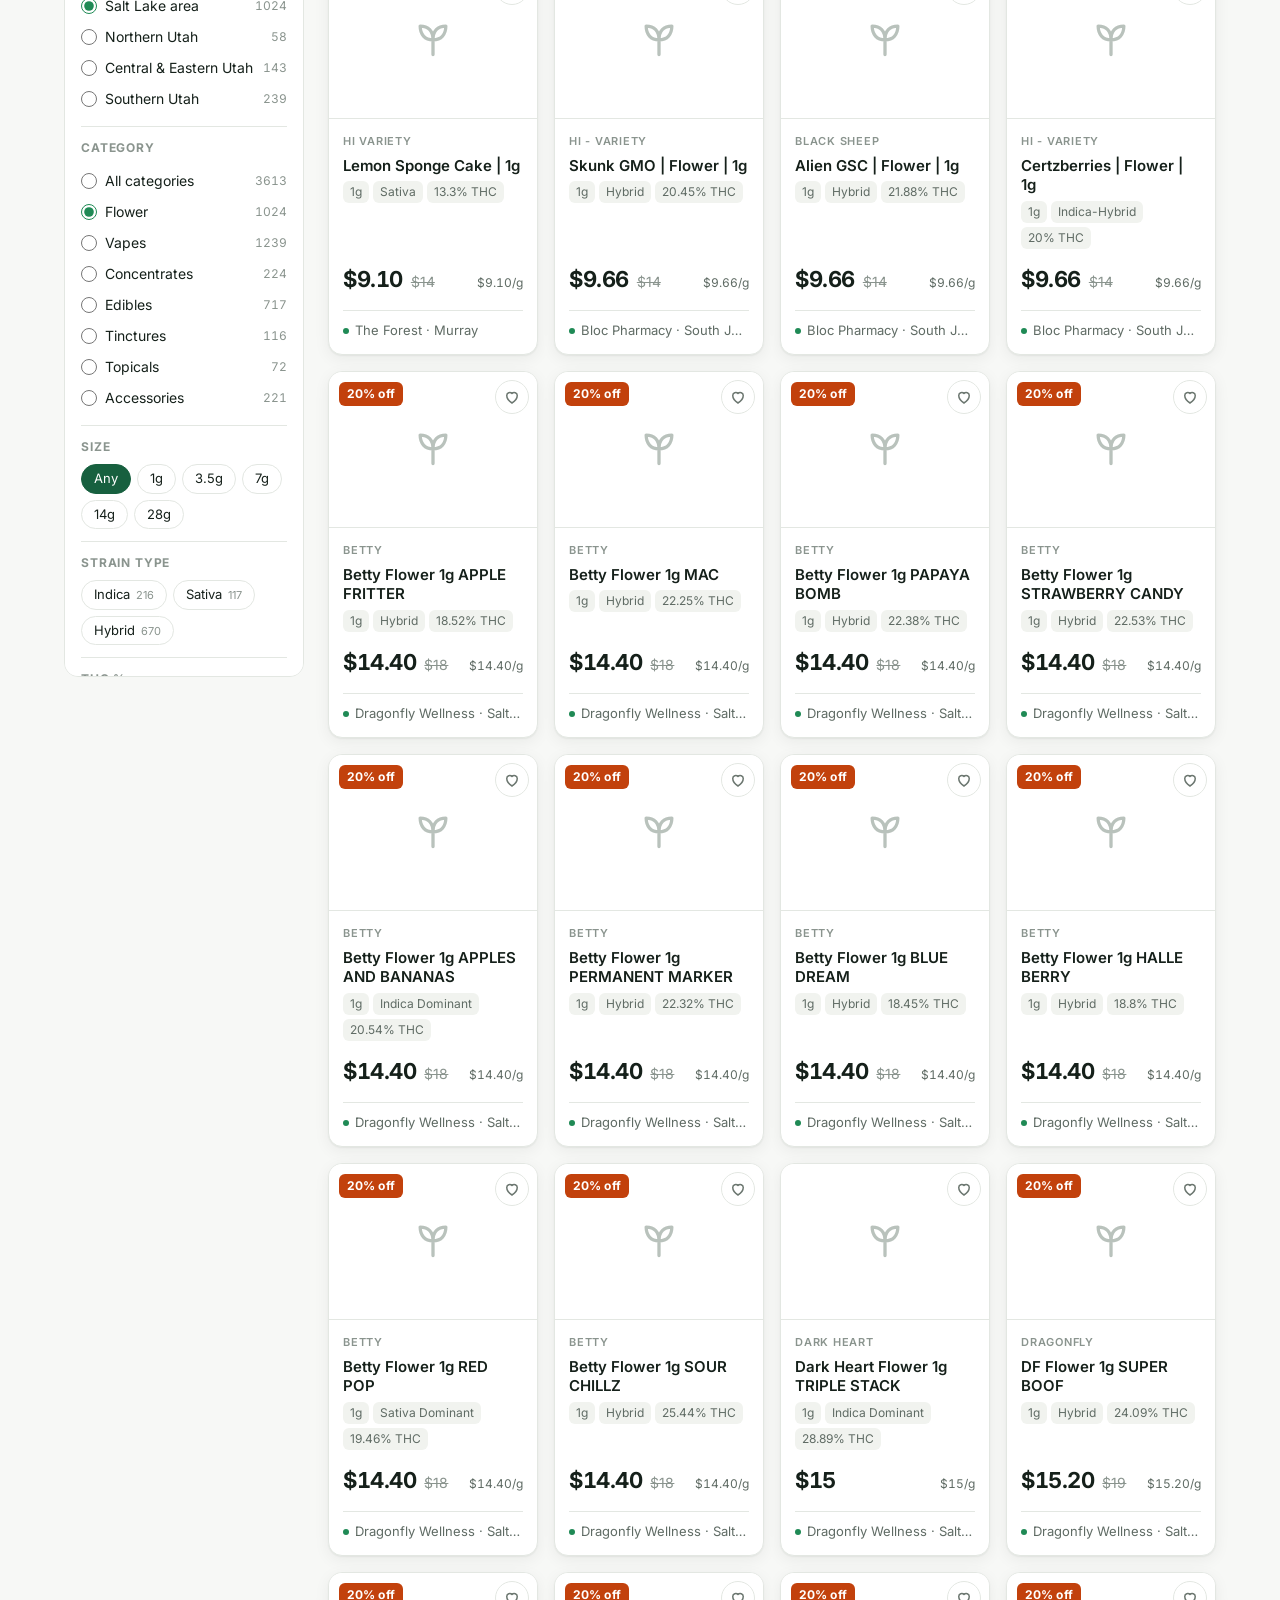
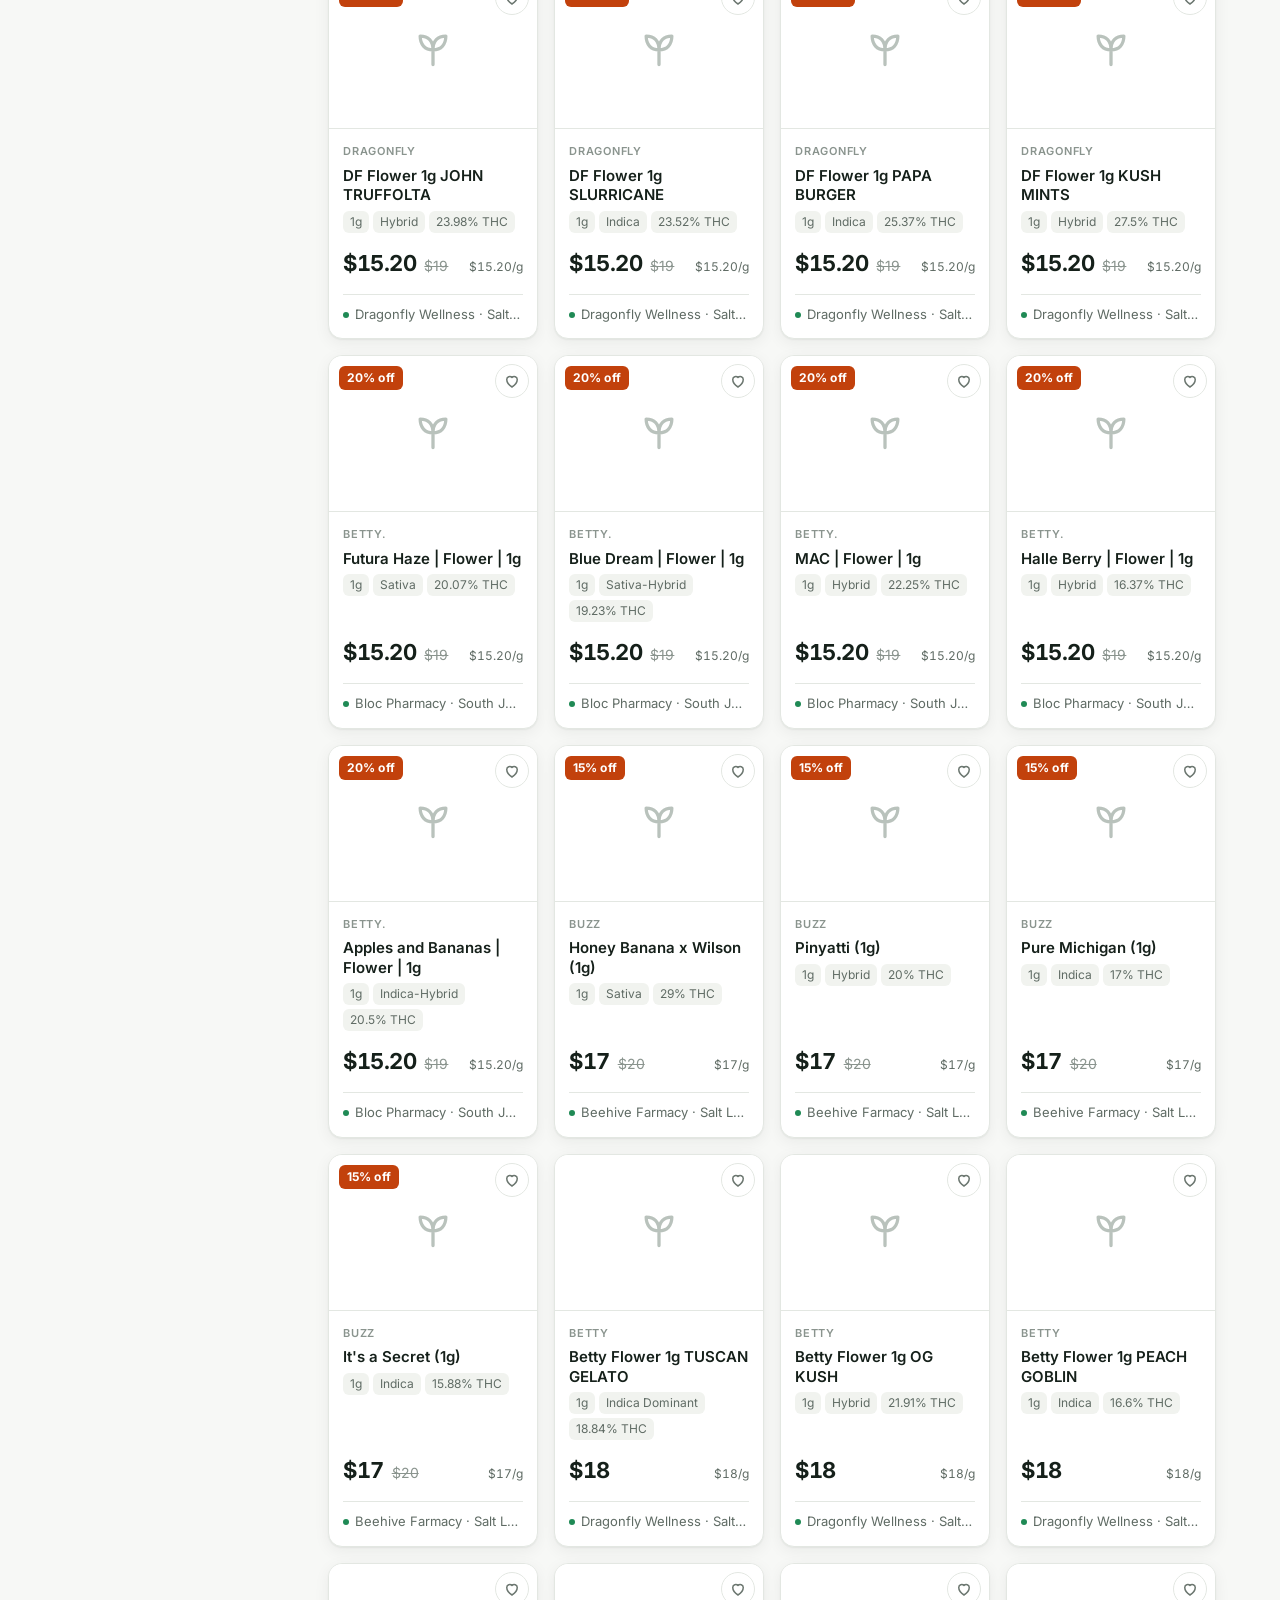
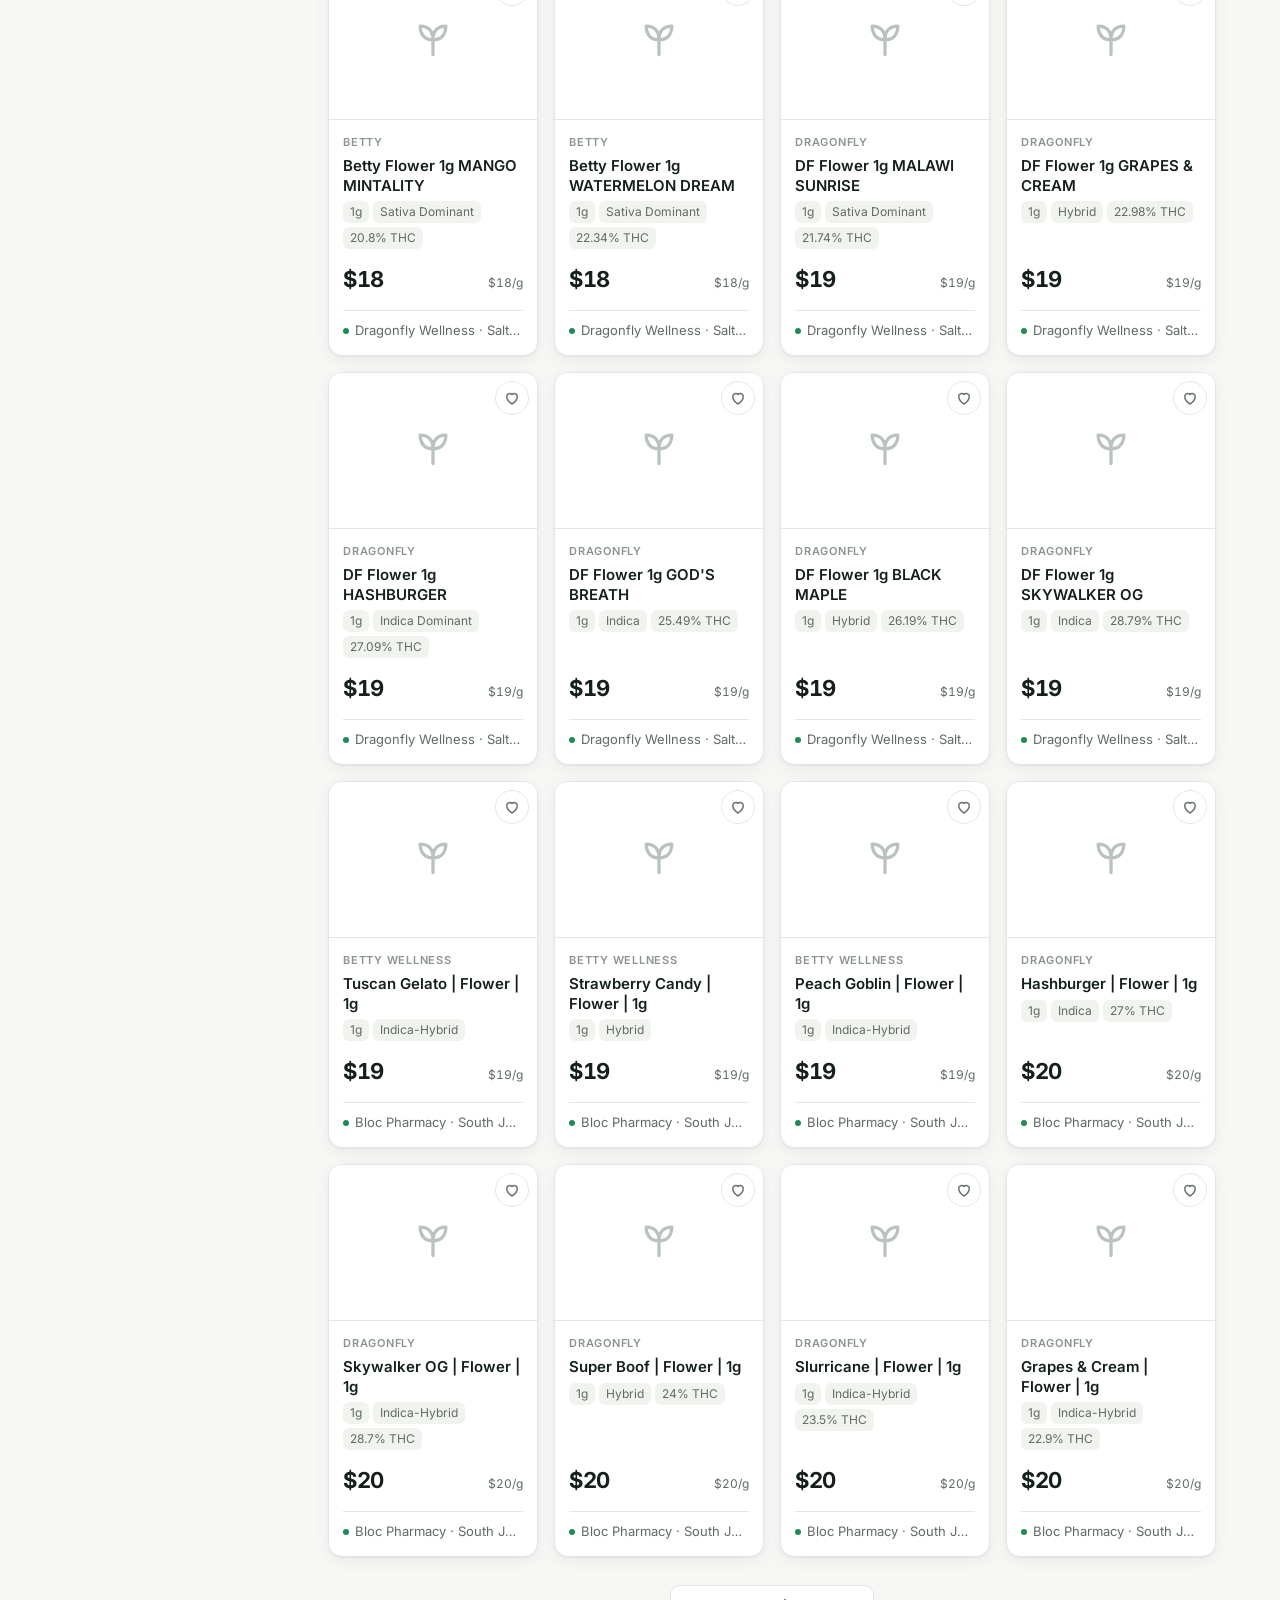
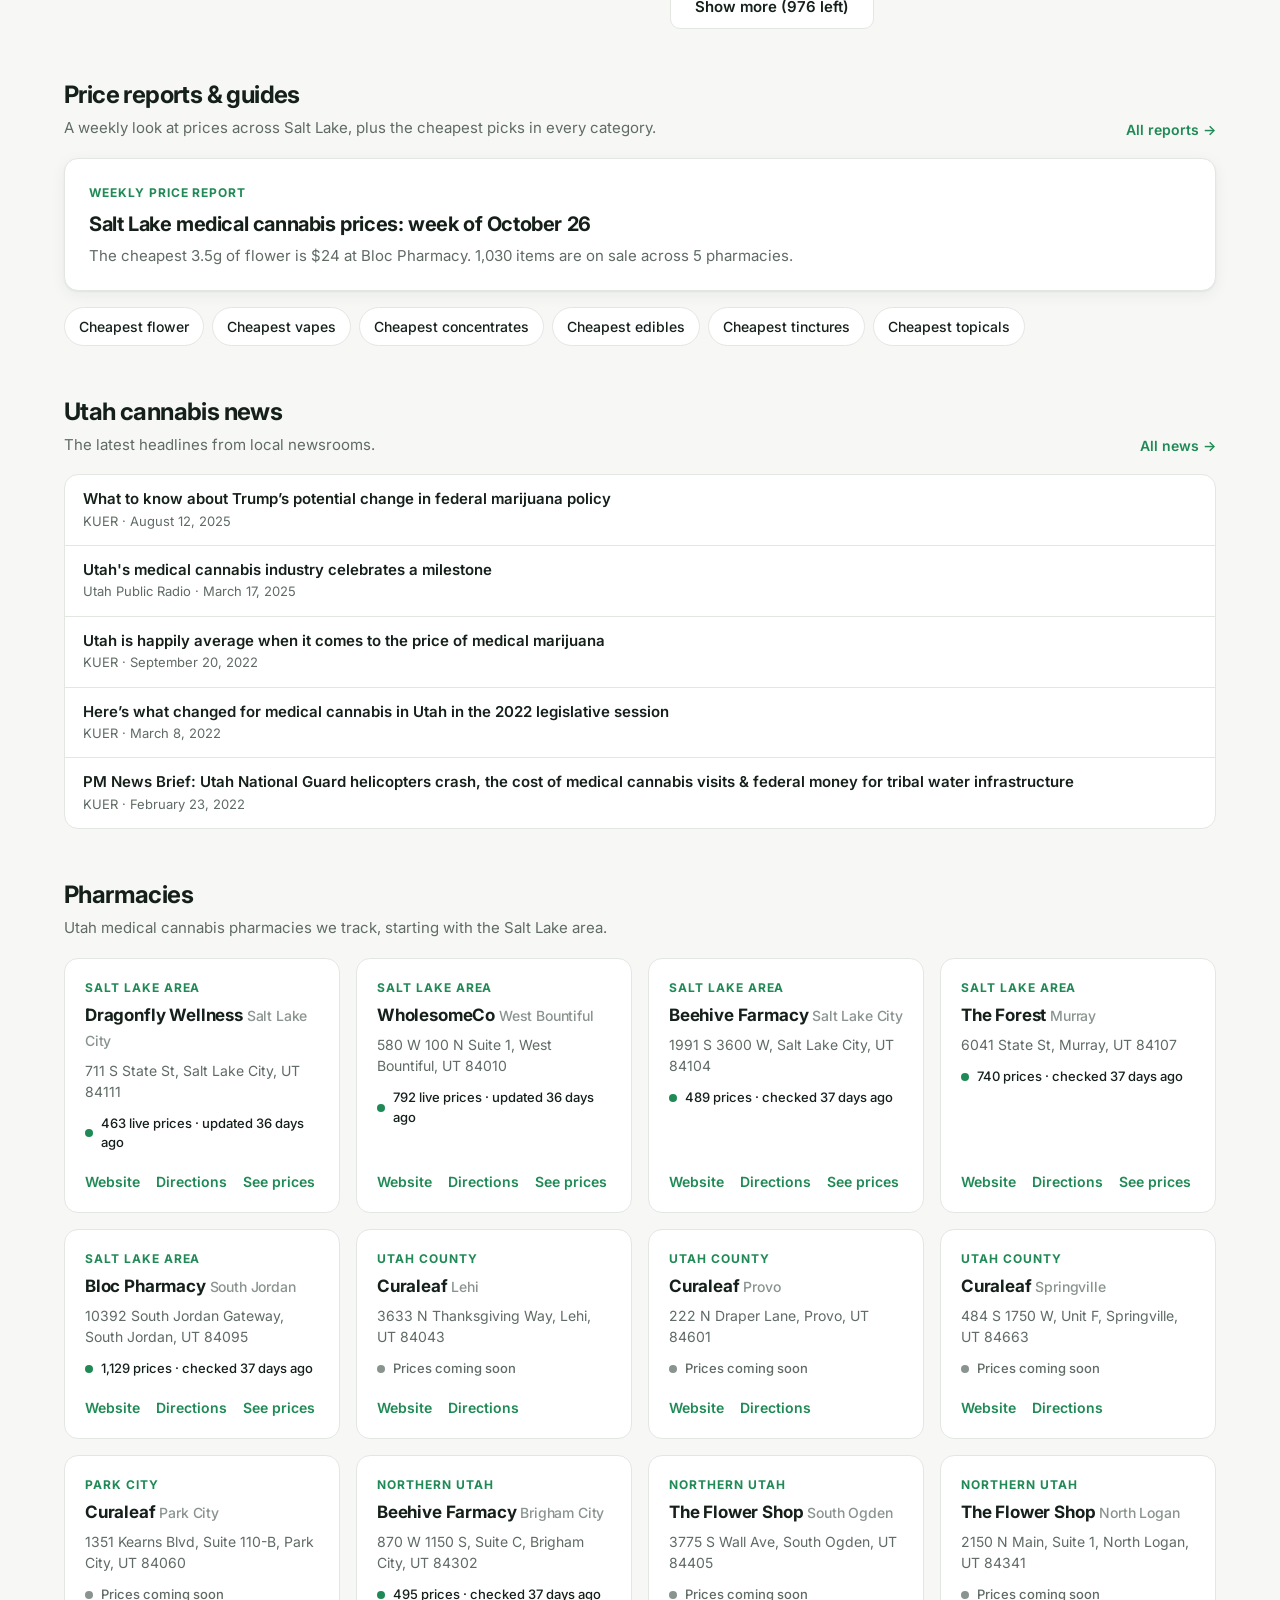
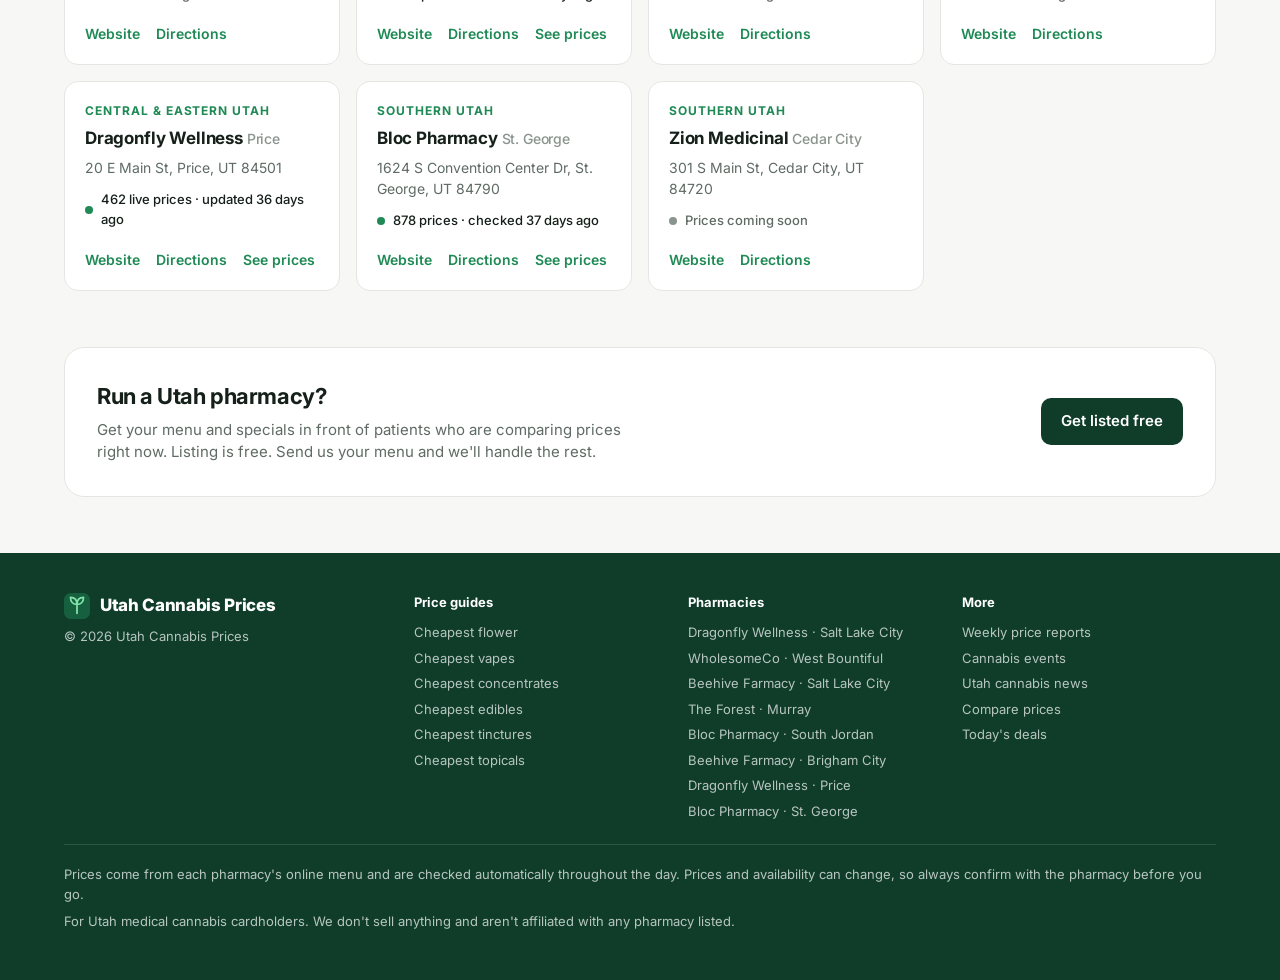
==== commit e3f95755: "Add Utah cannabis events: page, home section, board meetings and TownLift calendar - events/events.c" ====
--- a/site/index.html
+++ b/site/index.html
@@ -27,6 +27,7 @@
       <a href="#deals">Deals</a>
       <a href="#pharmacies">Pharmacies</a>
       <a href="reports/">Price reports</a>
+      <a href="events/">Events</a>
       <a href="news/">News</a>
       <a href="#for-pharmacies">For pharmacies</a>
       <a class="primary" href="#compare">Compare prices</a>
@@ -129,6 +130,14 @@
       </div>
     </section>
 
+    <section id="events" aria-labelledby="evH" hidden>
+      <div class="head">
+        <div><h2 id="evH">Upcoming events</h2><p>Festivals, card clinics, pharmacy events and public meetings in Utah.</p></div>
+        <a class="link" href="events/">All events →</a>
+      </div>
+      <ul class="events" id="eventList"></ul>
+    </section>
+
     <section id="news" aria-labelledby="newsH">
       <div class="head">
         <div><h2 id="newsH">Utah cannabis news</h2><p>The latest headlines from local newsrooms.</p></div>
@@ -174,6 +183,7 @@
     <div class="flinks">
       <h4>More</h4>
       <a href="reports/">Weekly price reports</a>
+      <a href="events/">Cannabis events</a>
       <a href="news/">Utah cannabis news</a>
       <a href="#compare">Compare prices</a>
       <a href="#deals">Today's deals</a>
@@ -504,6 +514,22 @@
   $("list").innerHTML = `<div class="empty">Couldn't load prices right now. Please refresh in a minute.</div>`;
 });
 
+fetch("events/events.json", { cache: "no-cache" }).then((r) => r.json()).then((list) => {
+  const today = new Date().toLocaleDateString("en-CA");
+  const next = list.filter((e) => (e.end || e.start) >= today).slice(0, 4);
+  if (!next.length) return;
+  const day = (iso) => new Date(iso + "T12:00");
+  $("eventList").innerHTML = next.map((e) => {
+    const d = day(e.start);
+    const when = d.toLocaleDateString("en-US", { weekday: "short", month: "short", day: "numeric" }) + (e.time ? " · " + e.time : "");
+    const where = [e.location, e.city].filter(Boolean).join(", ");
+    return `<li class="event"><div class="cal"><span>${d.toLocaleDateString("en-US", { month: "short" })}</span><b>${d.getDate()}</b></div>
+      <div class="what"><span class="eyebrow">${esc(e.type)}</span><a href="${esc(e.url)}" target="_blank" rel="noopener">${esc(e.title)}</a>
+      <span class="when">${esc(when)}</span>${where ? `<span class="where">${esc(where)}</span>` : ""}</div></li>`;
+  }).join("");
+  $("events").hidden = false;
+}).catch(() => {});
+
 fetch("news/news.json", { cache: "no-cache" }).then((r) => r.json()).then((list) => {
   const date = (iso) => new Date(iso).toLocaleDateString("en-US", { month: "long", day: "numeric", year: "numeric" });
   $("newsList").innerHTML = list.slice(0, 5).map((a) => `<li><a href="${esc(a.url)}" target="_blank" rel="noopener">${esc(a.title)}</a>
--- a/site/style.css
+++ b/site/style.css
@@ -267,3 +267,18 @@
 .range .pre { white-space: nowrap; }
 .range input, .fselect { width: 100%; min-width: 0; background: var(--surface); border: 1px solid var(--line); border-radius: 8px; padding: 7px 10px; font-size: 14px; }
 .range input:focus, .fselect:focus { border-color: var(--accent); outline: none; }
+
+/* Events */
+.events { list-style: none; margin: 0; padding: 0; display: grid; gap: 12px; }
+.event { display: flex; gap: 16px; align-items: flex-start; background: var(--surface); border: 1px solid var(--line); border-radius: var(--radius); padding: 16px 18px; }
+.cal { flex: none; width: 54px; text-align: center; border-radius: 10px; background: var(--accent-soft); color: var(--accent); padding: 6px 0; line-height: 1.1; }
+.cal span { display: block; font-size: 11px; font-weight: 700; text-transform: uppercase; letter-spacing: .08em; }
+.cal b { display: block; font-size: 22px; letter-spacing: -.02em; }
+.what { display: flex; flex-direction: column; gap: 2px; min-width: 0; }
+.what a { font-weight: 700; font-size: 16px; text-decoration: none; line-height: 1.3; }
+.what a:hover { color: var(--accent); }
+.what .when { font-size: 14px; font-weight: 500; }
+.what .where { font-size: 13px; color: var(--muted); }
+.what p { margin: 6px 0 0; font-size: 14px; color: var(--muted); }
+.events.past .cal { background: var(--surface-2); color: var(--faint); }
+#events[hidden] { display: none; }
